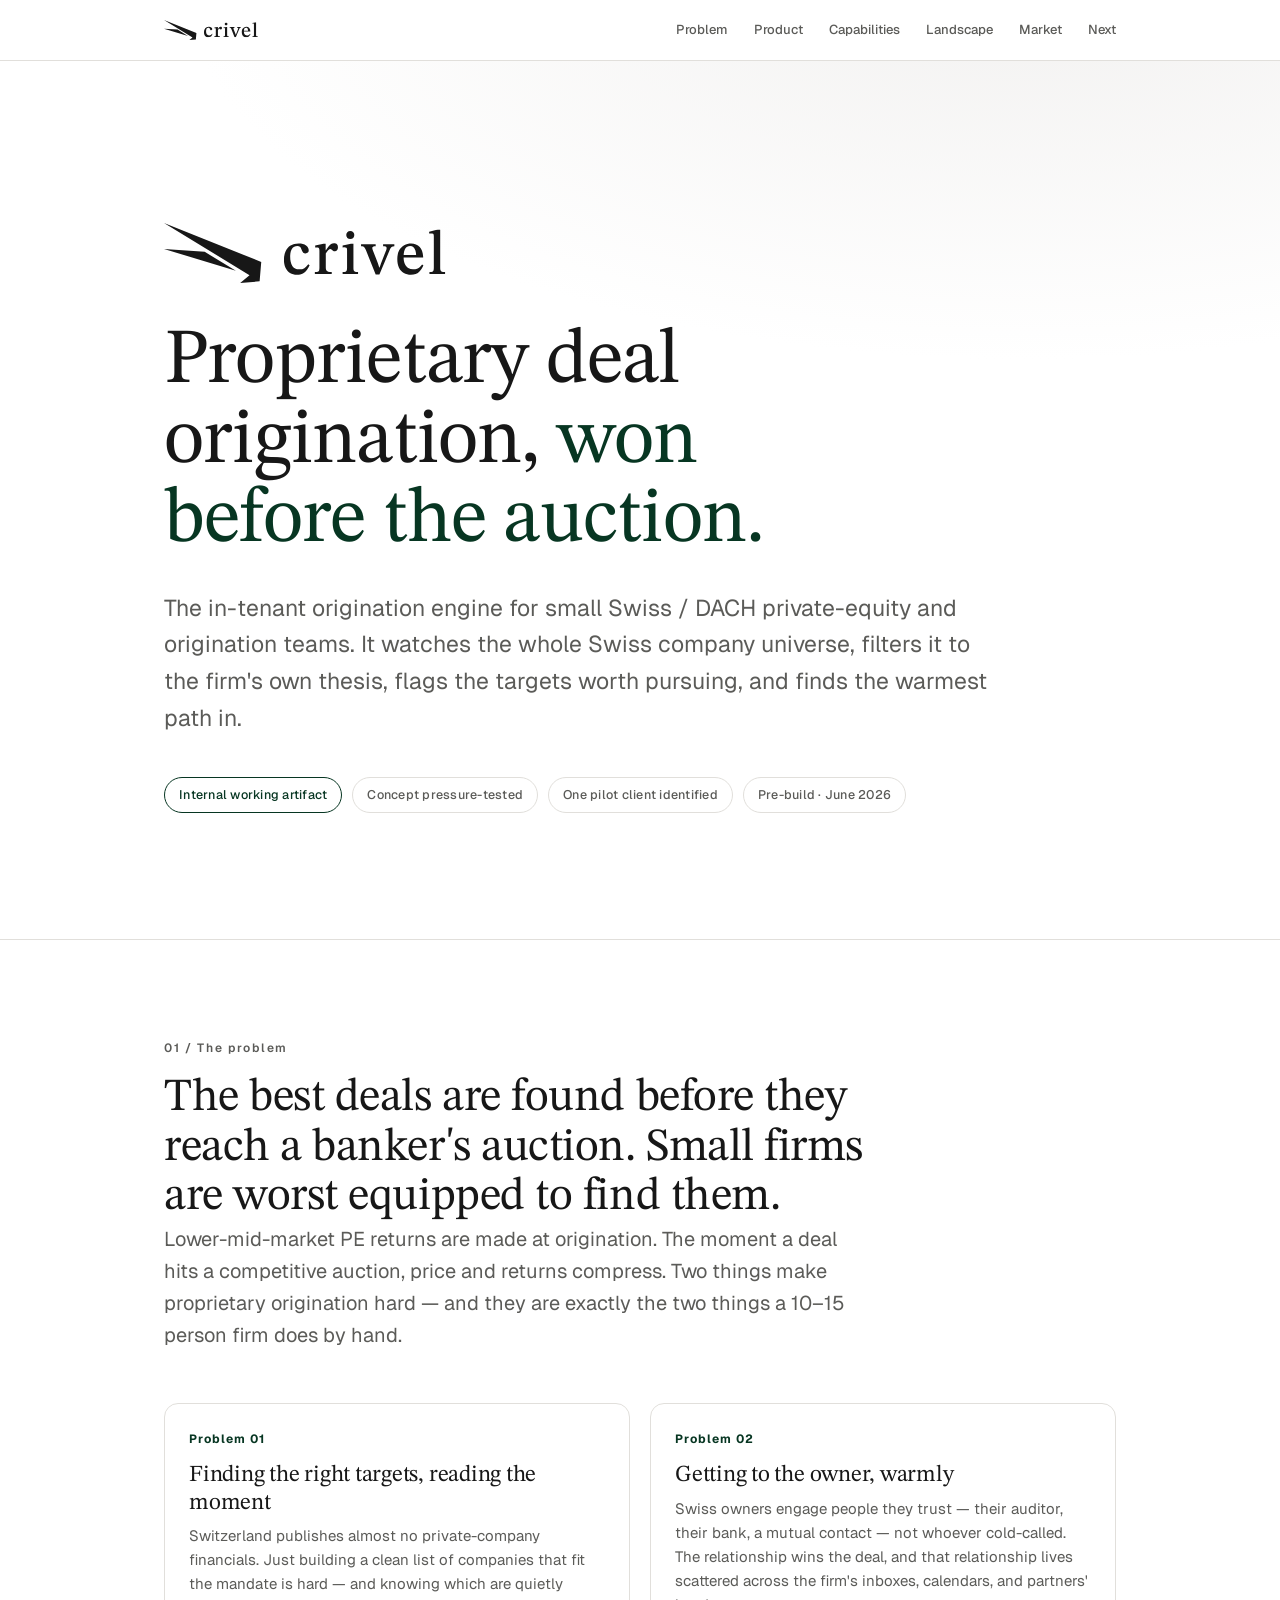
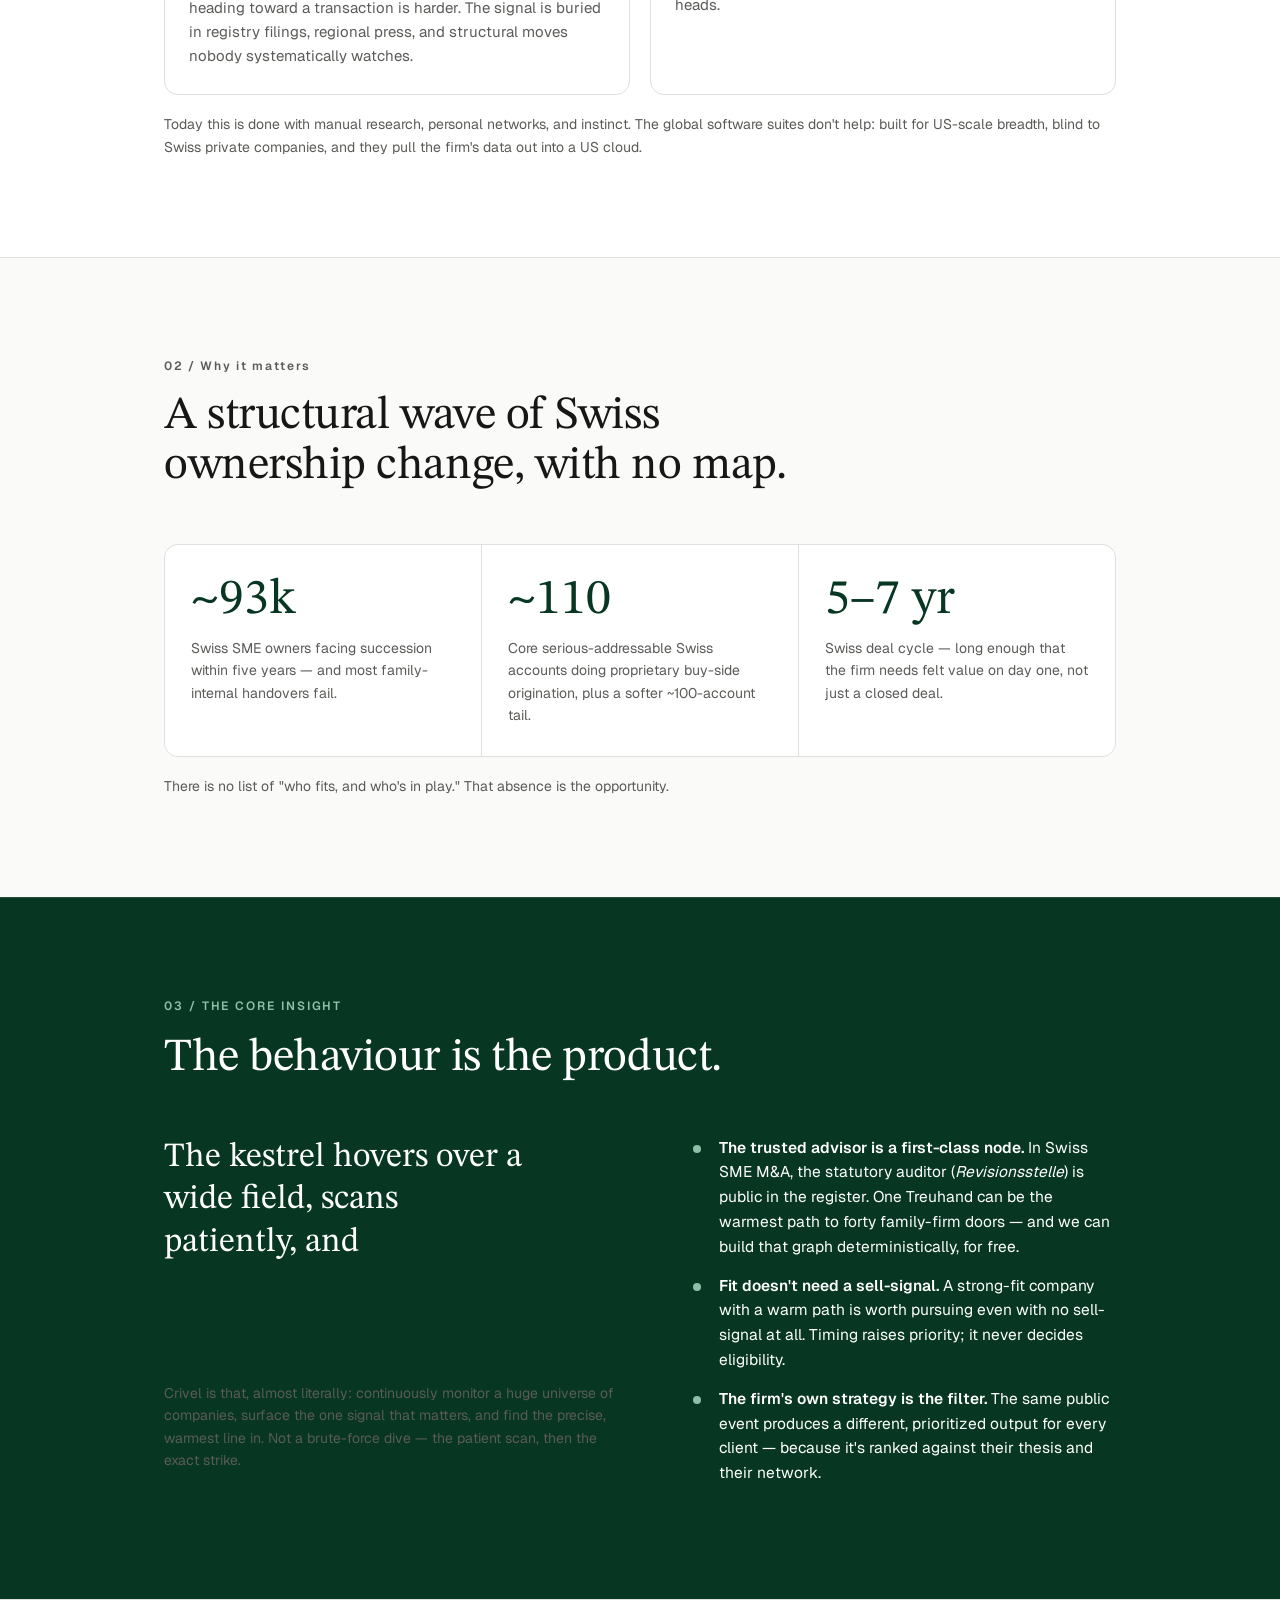
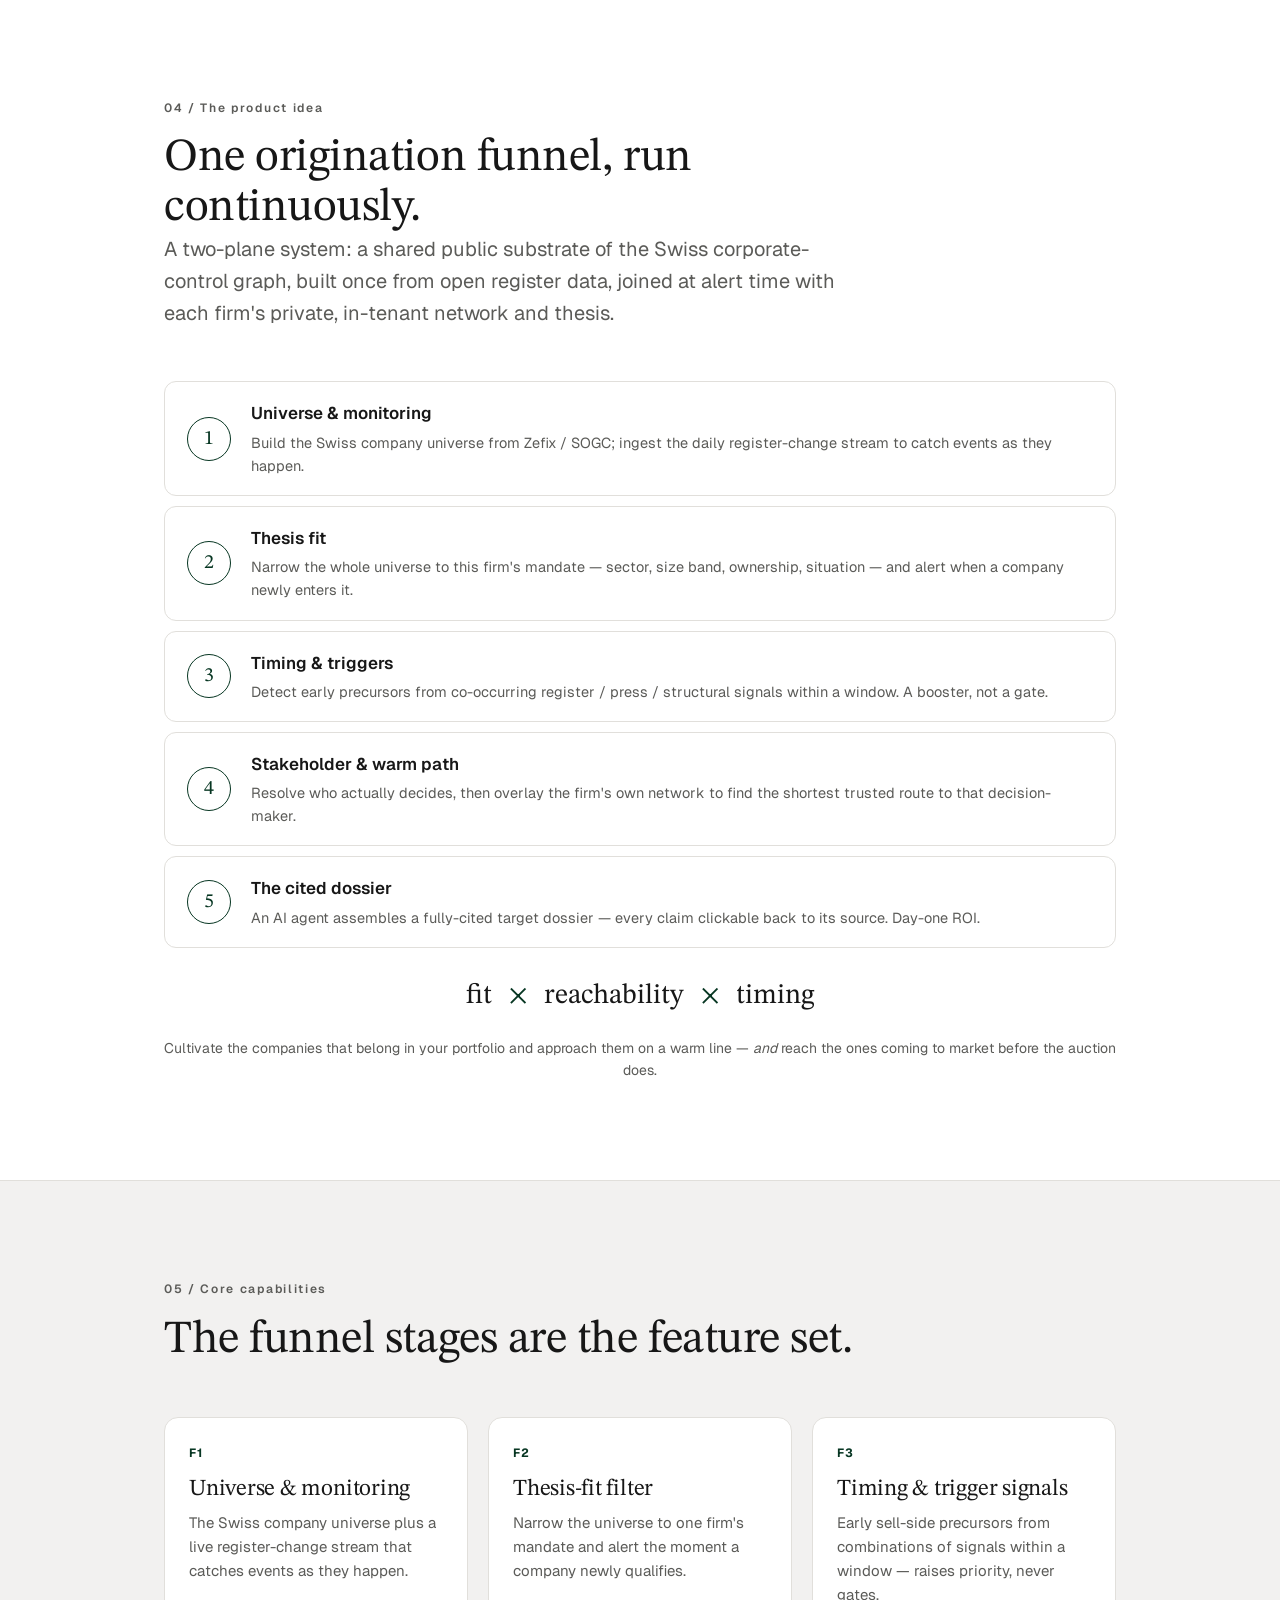
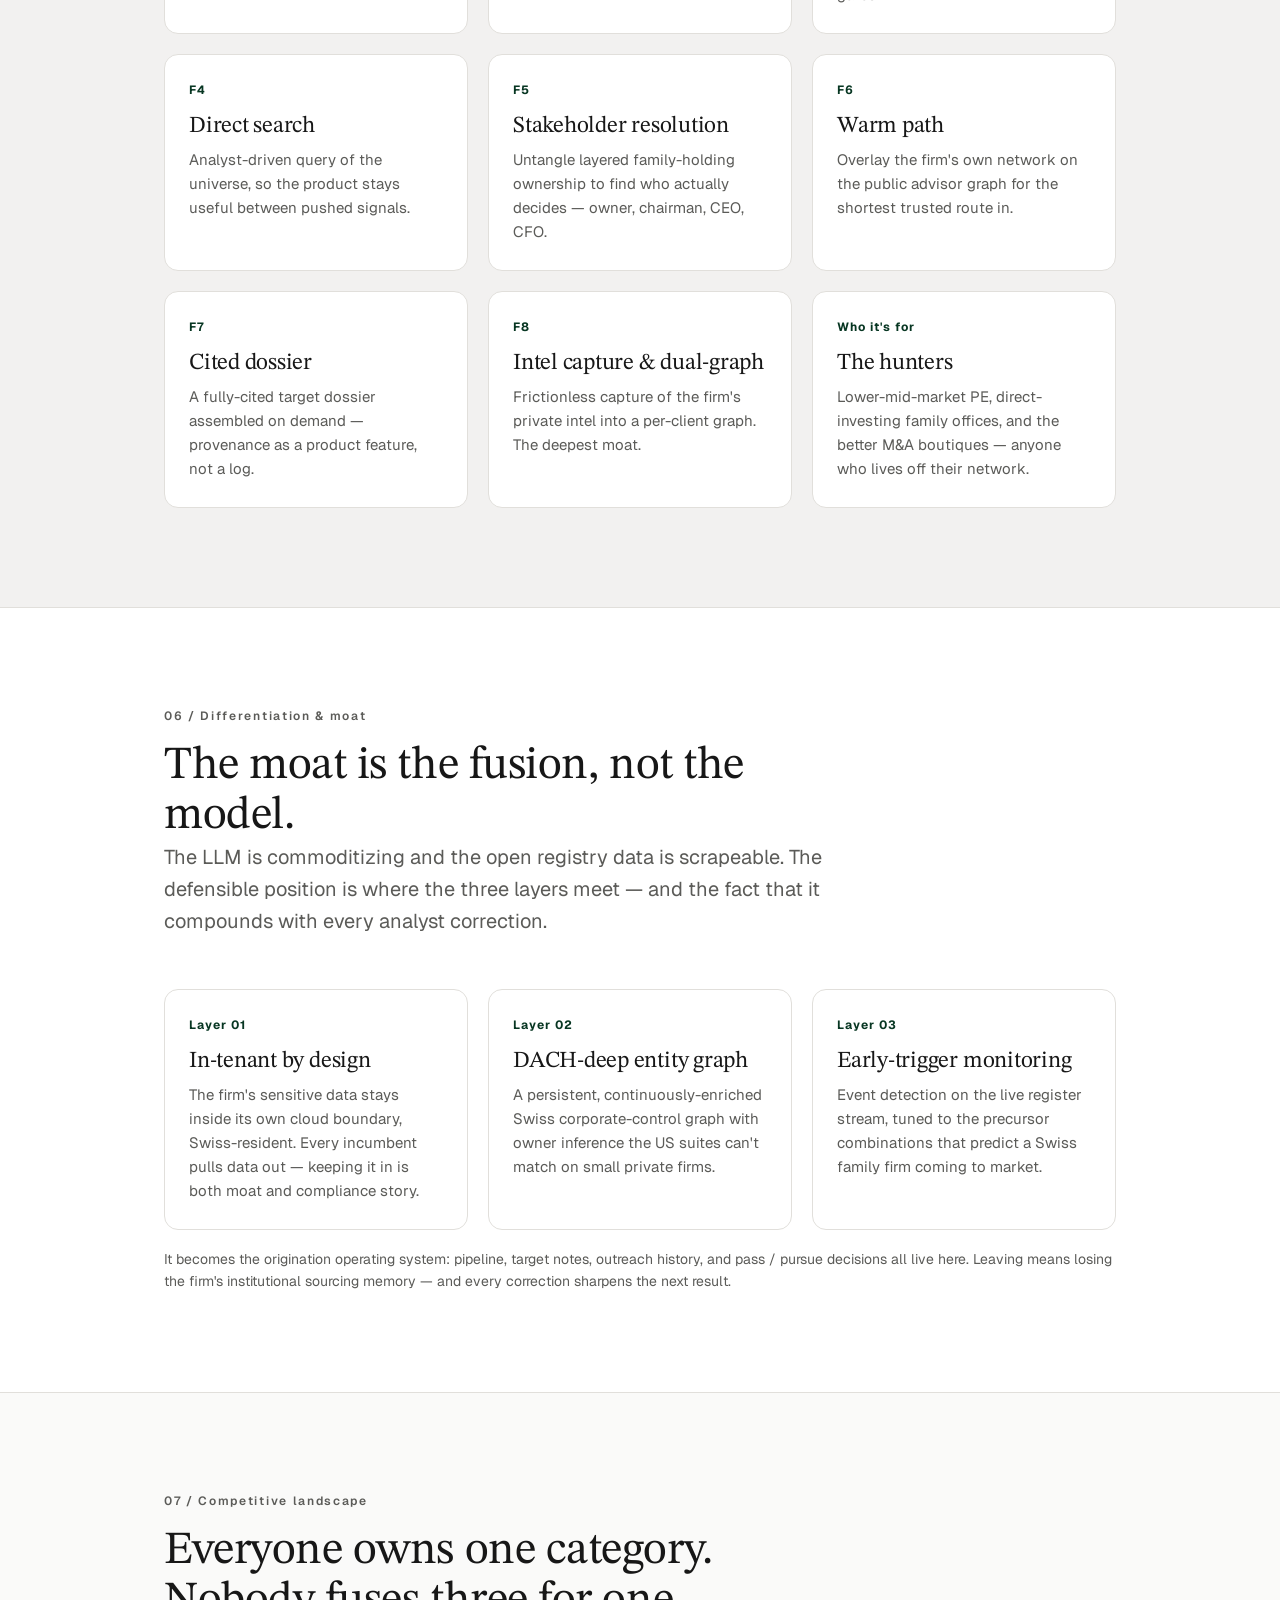
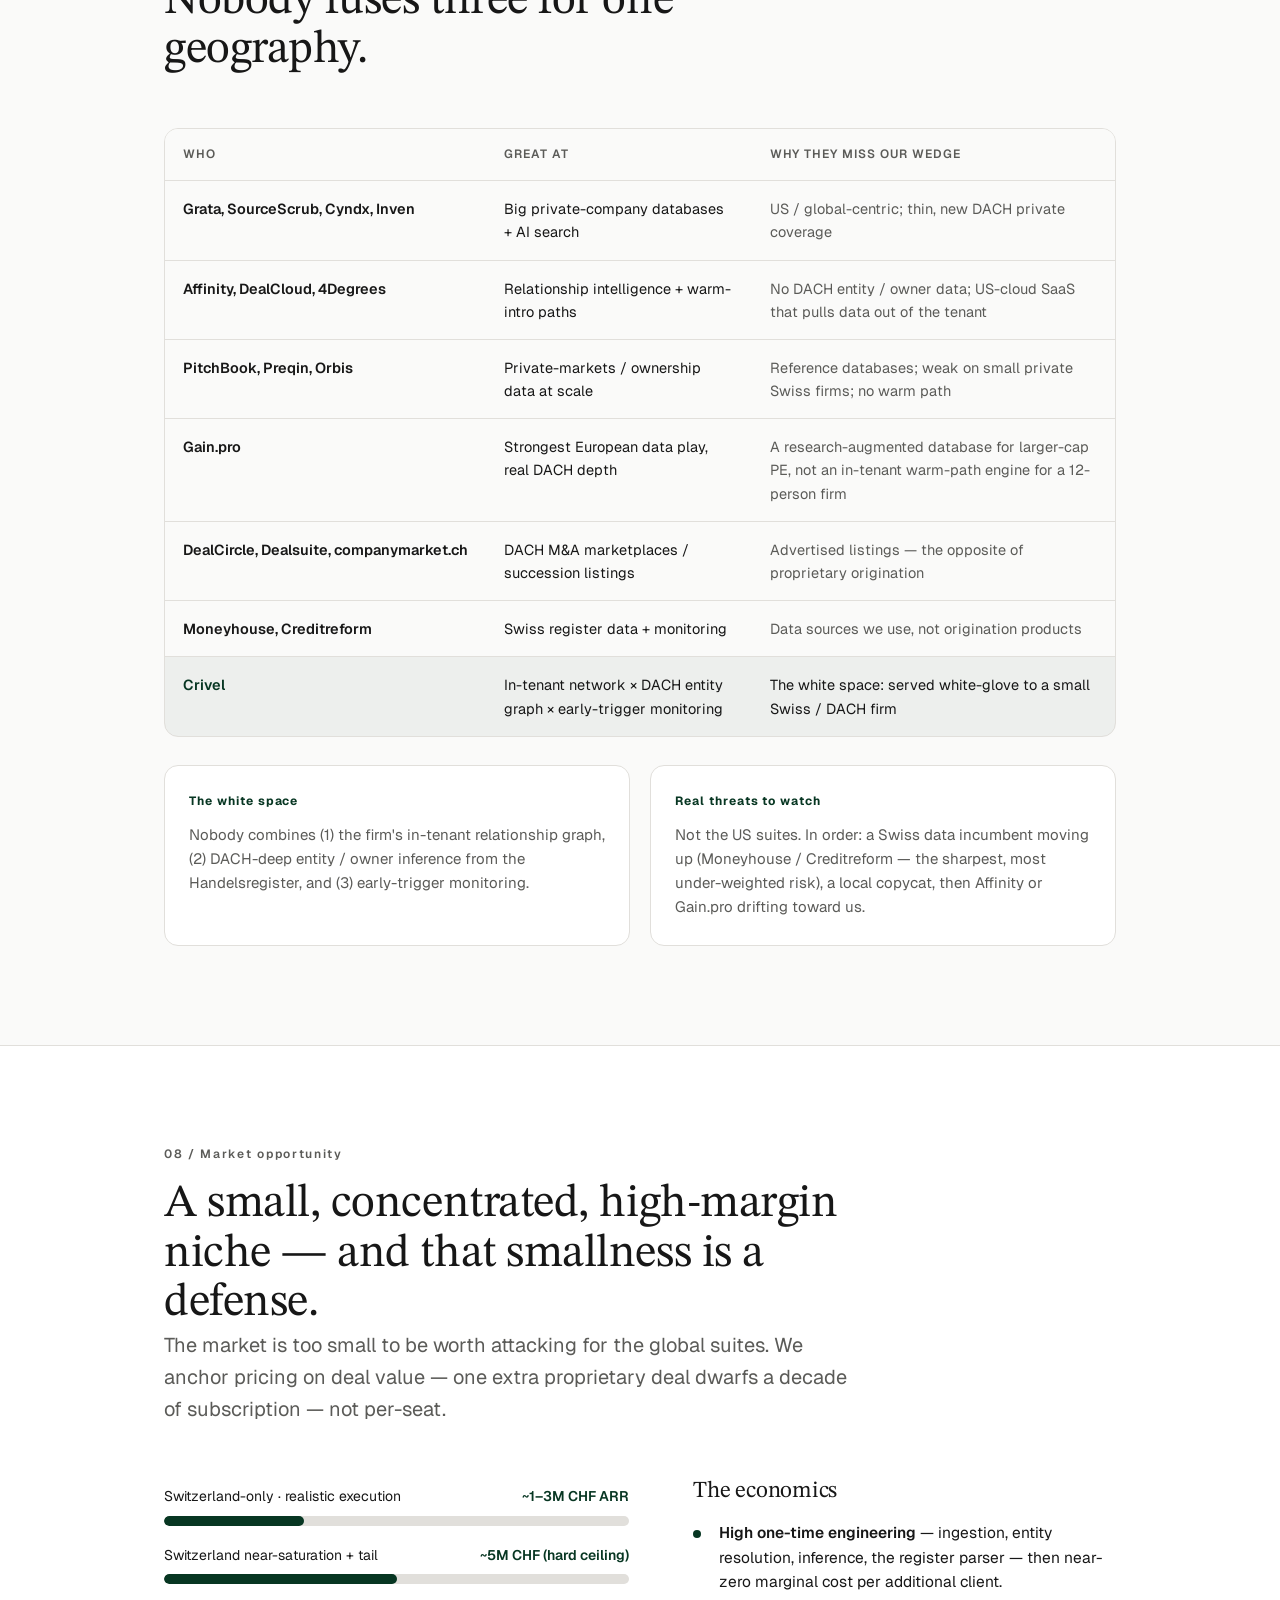
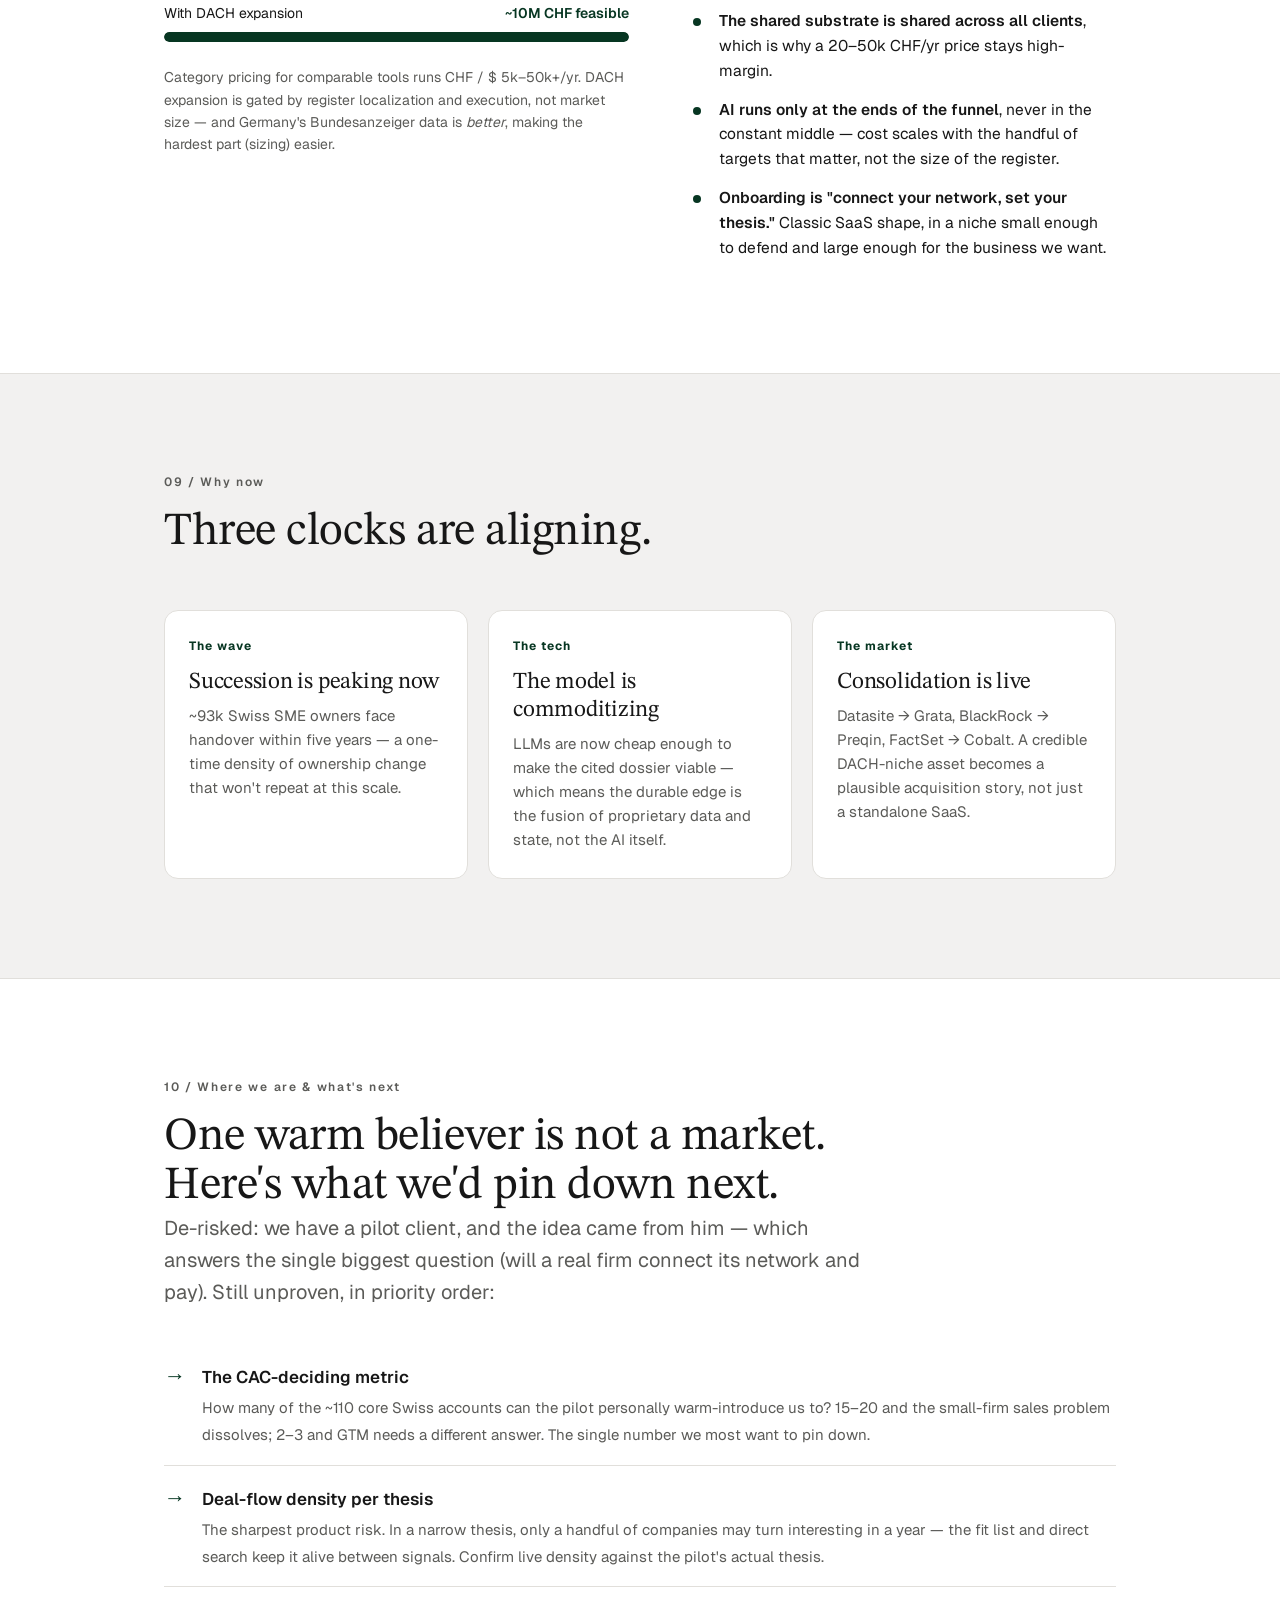
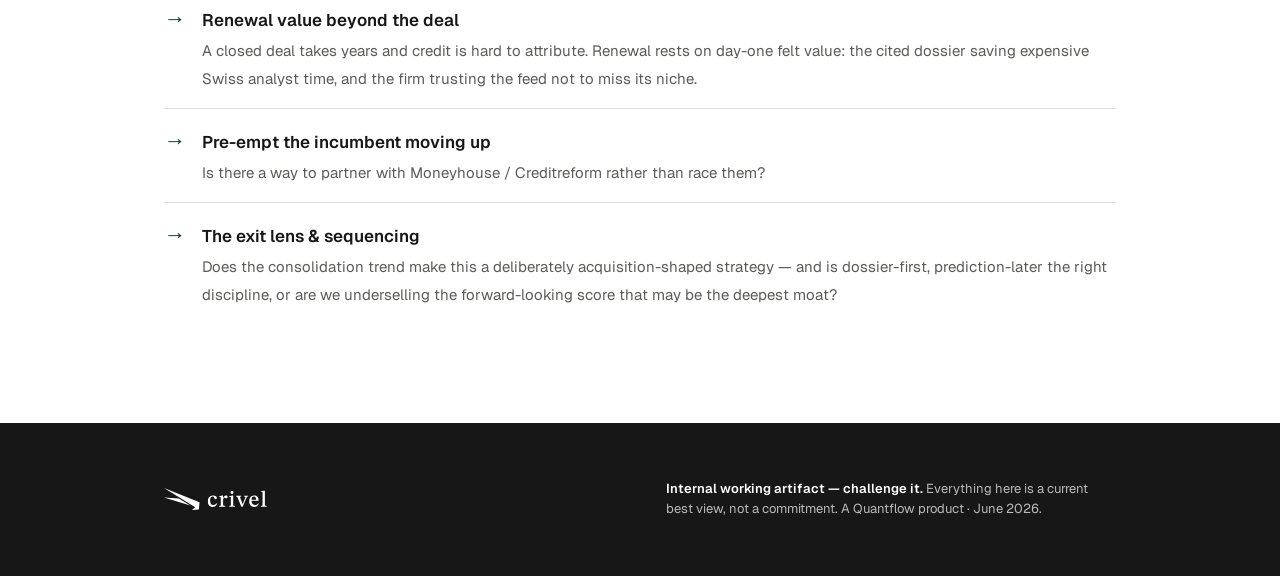
==== index.html @ cccb510a "Crivel internal pitch page — initial static artifact Self-contained scrollable pitch (HTML/CSS + bra" ====
<!DOCTYPE html>
<html lang="en">
<head>
  <meta charset="UTF-8" />
  <meta name="viewport" content="width=device-width, initial-scale=1.0" />
  <title>Crivel — Internal Pitch</title>
  <meta name="description" content="Crivel — the in-tenant deal-origination engine for Swiss/DACH private equity. Internal working artifact." />
  <link rel="icon" type="image/svg+xml" href="assets/crivel_icon_green.svg" />
  <link rel="preconnect" href="https://fonts.googleapis.com" />
  <link rel="preconnect" href="https://fonts.gstatic.com" crossorigin />
  <link href="https://fonts.googleapis.com/css2?family=STIX+Two+Text:wght@400;500&family=Geist:wght@400;500;600;700&display=swap" rel="stylesheet" />
  <link rel="stylesheet" href="styles.css" />
</head>
<body>

  <!-- ============ top bar ============ -->
  <header class="topbar">
    <div class="wrap">
      <a href="#top"><img class="brand" src="assets/crivel_full_logo_black.svg" alt="Crivel" /></a>
      <nav>
        <a href="#problem">Problem</a>
        <a href="#product">Product</a>
        <a href="#capabilities">Capabilities</a>
        <a href="#landscape">Landscape</a>
        <a href="#market">Market</a>
        <a href="#next">Next</a>
      </nav>
    </div>
  </header>

  <!-- ============ hero ============ -->
  <section class="hero" id="top">
    <div class="wrap">
      <img class="logo" src="assets/crivel_full_logo_black.svg" alt="Crivel" />
      <h1>Proprietary deal origination, <span class="accent">won before the auction.</span></h1>
      <p class="one-liner">The in-tenant origination engine for small Swiss / DACH private-equity and origination teams. It watches the whole Swiss company universe, filters it to the firm's own thesis, flags the targets worth pursuing, and finds the warmest path in.</p>
      <div class="tagrow">
        <span class="tag green">Internal working artifact</span>
        <span class="tag">Concept pressure-tested</span>
        <span class="tag">One pilot client identified</span>
        <span class="tag">Pre-build · June 2026</span>
      </div>
    </div>
  </section>

  <!-- ============ 01 problem ============ -->
  <section id="problem">
    <div class="wrap">
      <div class="section-head">
        <div class="section-num">01 / The problem</div>
        <h2>The best deals are found before they reach a banker's auction. Small firms are worst equipped to find them.</h2>
        <p class="lede">Lower-mid-market PE returns are made at origination. The moment a deal hits a competitive auction, price and returns compress. Two things make proprietary origination hard — and they are exactly the two things a 10–15 person firm does by hand.</p>
      </div>
      <div class="grid cols-2">
        <div class="card">
          <div class="k">Problem 01</div>
          <h3>Finding the right targets, reading the moment</h3>
          <p>Switzerland publishes almost no private-company financials. Just building a clean list of companies that fit the mandate is hard — and knowing which are quietly heading toward a transaction is harder. The signal is buried in registry filings, regional press, and structural moves nobody systematically watches.</p>
        </div>
        <div class="card">
          <div class="k">Problem 02</div>
          <h3>Getting to the owner, warmly</h3>
          <p>Swiss owners engage people they trust — their auditor, their bank, a mutual contact — not whoever cold-called. The relationship wins the deal, and that relationship lives scattered across the firm's inboxes, calendars, and partners' heads.</p>
        </div>
      </div>
      <p class="kicker-line">Today this is done with manual research, personal networks, and instinct. The global software suites don't help: built for US-scale breadth, blind to Swiss private companies, and they pull the firm's data out into a US cloud.</p>
    </div>
  </section>

  <!-- ============ 02 why it matters ============ -->
  <section class="tone-paper" id="why">
    <div class="wrap">
      <div class="section-head">
        <div class="section-num">02 / Why it matters</div>
        <h2>A structural wave of Swiss ownership change, with no map.</h2>
      </div>
      <div class="stats">
        <div class="stat">
          <div class="big">~93k</div>
          <div class="lbl">Swiss SME owners facing succession within five years — and most family-internal handovers fail.</div>
        </div>
        <div class="stat">
          <div class="big">~110</div>
          <div class="lbl">Core serious-addressable Swiss accounts doing proprietary buy-side origination, plus a softer ~100-account tail.</div>
        </div>
        <div class="stat">
          <div class="big">5–7 yr</div>
          <div class="lbl">Swiss deal cycle — long enough that the firm needs felt value on day one, not just a closed deal.</div>
        </div>
      </div>
      <p class="kicker-line">There is no list of "who fits, and who's in play." That absence is the opportunity.</p>
    </div>
  </section>

  <!-- ============ 03 core insight ============ -->
  <section class="tone-dark" id="insight">
    <div class="wrap">
      <div class="section-head">
        <div class="eyebrow">03 / The core insight</div>
        <h2>The behaviour is the product.</h2>
      </div>
      <div class="split">
        <div>
          <p class="pull">The kestrel hovers over a wide field, scans patiently, and <span class="accent">strikes on the one movement that matters.</span></p>
          <p class="note" style="margin-top:24px;">Crivel is that, almost literally: continuously monitor a huge universe of companies, surface the one signal that matters, and find the precise, warmest line in. Not a brute-force dive — the patient scan, then the exact strike.</p>
        </div>
        <div>
          <ul class="ticks">
            <li><strong>The trusted advisor is a first-class node.</strong> In Swiss SME M&amp;A, the statutory auditor (<em>Revisionsstelle</em>) is public in the register. One Treuhand can be the warmest path to forty family-firm doors — and we can build that graph deterministically, for free.</li>
            <li><strong>Fit doesn't need a sell-signal.</strong> A strong-fit company with a warm path is worth pursuing even with no sell-signal at all. Timing raises priority; it never decides eligibility.</li>
            <li><strong>The firm's own strategy is the filter.</strong> The same public event produces a different, prioritized output for every client — because it's ranked against their thesis and their network.</li>
          </ul>
        </div>
      </div>
    </div>
  </section>

  <!-- ============ 04 product idea ============ -->
  <section id="product">
    <div class="wrap">
      <div class="section-head">
        <div class="section-num">04 / The product idea</div>
        <h2>One origination funnel, run continuously.</h2>
        <p class="lede">A two-plane system: a shared public substrate of the Swiss corporate-control graph, built once from open register data, joined at alert time with each firm's private, in-tenant network and thesis.</p>
      </div>
      <div class="funnel">
        <div class="fstep"><div class="n">1</div><div class="t">Universe &amp; monitoring<span class="d">Build the Swiss company universe from Zefix / SOGC; ingest the daily register-change stream to catch events as they happen.</span></div></div>
        <div class="fstep"><div class="n">2</div><div class="t">Thesis fit<span class="d">Narrow the whole universe to this firm's mandate — sector, size band, ownership, situation — and alert when a company newly enters it.</span></div></div>
        <div class="fstep"><div class="n">3</div><div class="t">Timing &amp; triggers<span class="d">Detect early precursors from co-occurring register / press / structural signals within a window. A booster, not a gate.</span></div></div>
        <div class="fstep"><div class="n">4</div><div class="t">Stakeholder &amp; warm path<span class="d">Resolve who actually decides, then overlay the firm's own network to find the shortest trusted route to that decision-maker.</span></div></div>
        <div class="fstep"><div class="n">5</div><div class="t">The cited dossier<span class="d">An AI agent assembles a fully-cited target dossier — every claim clickable back to its source. Day-one ROI.</span></div></div>
      </div>
      <div class="formula">fit <span class="x">×</span> reachability <span class="x">×</span> timing</div>
      <p class="kicker-line" style="text-align:center;">Cultivate the companies that belong in your portfolio and approach them on a warm line — <em>and</em> reach the ones coming to market before the auction does.</p>
    </div>
  </section>

  <!-- ============ 05 capabilities ============ -->
  <section class="tone-grey" id="capabilities">
    <div class="wrap">
      <div class="section-head">
        <div class="section-num">05 / Core capabilities</div>
        <h2>The funnel stages are the feature set.</h2>
      </div>
      <div class="grid cols-3">
        <div class="card"><div class="k">F1</div><h3>Universe &amp; monitoring</h3><p>The Swiss company universe plus a live register-change stream that catches events as they happen.</p></div>
        <div class="card"><div class="k">F2</div><h3>Thesis-fit filter</h3><p>Narrow the universe to one firm's mandate and alert the moment a company newly qualifies.</p></div>
        <div class="card"><div class="k">F3</div><h3>Timing &amp; trigger signals</h3><p>Early sell-side precursors from combinations of signals within a window — raises priority, never gates.</p></div>
        <div class="card"><div class="k">F4</div><h3>Direct search</h3><p>Analyst-driven query of the universe, so the product stays useful between pushed signals.</p></div>
        <div class="card"><div class="k">F5</div><h3>Stakeholder resolution</h3><p>Untangle layered family-holding ownership to find who actually decides — owner, chairman, CEO, CFO.</p></div>
        <div class="card"><div class="k">F6</div><h3>Warm path</h3><p>Overlay the firm's own network on the public advisor graph for the shortest trusted route in.</p></div>
        <div class="card"><div class="k">F7</div><h3>Cited dossier</h3><p>A fully-cited target dossier assembled on demand — provenance as a product feature, not a log.</p></div>
        <div class="card"><div class="k">F8</div><h3>Intel capture &amp; dual-graph</h3><p>Frictionless capture of the firm's private intel into a per-client graph. The deepest moat.</p></div>
        <div class="card"><div class="k">Who it's for</div><h3>The hunters</h3><p>Lower-mid-market PE, direct-investing family offices, and the better M&amp;A boutiques — anyone who lives off their network.</p></div>
      </div>
    </div>
  </section>

  <!-- ============ 06 differentiation ============ -->
  <section id="moat">
    <div class="wrap">
      <div class="section-head">
        <div class="section-num">06 / Differentiation &amp; moat</div>
        <h2>The moat is the fusion, not the model.</h2>
        <p class="lede">The LLM is commoditizing and the open registry data is scrapeable. The defensible position is where the three layers meet — and the fact that it compounds with every analyst correction.</p>
      </div>
      <div class="grid cols-3">
        <div class="card"><div class="k">Layer 01</div><h3>In-tenant by design</h3><p>The firm's sensitive data stays inside its own cloud boundary, Swiss-resident. Every incumbent pulls data out — keeping it in is both moat and compliance story.</p></div>
        <div class="card"><div class="k">Layer 02</div><h3>DACH-deep entity graph</h3><p>A persistent, continuously-enriched Swiss corporate-control graph with owner inference the US suites can't match on small private firms.</p></div>
        <div class="card"><div class="k">Layer 03</div><h3>Early-trigger monitoring</h3><p>Event detection on the live register stream, tuned to the precursor combinations that predict a Swiss family firm coming to market.</p></div>
      </div>
      <p class="kicker-line">It becomes the origination operating system: pipeline, target notes, outreach history, and pass / pursue decisions all live here. Leaving means losing the firm's institutional sourcing memory — and every correction sharpens the next result.</p>
    </div>
  </section>

  <!-- ============ 07 competitive landscape ============ -->
  <section class="tone-paper" id="landscape">
    <div class="wrap">
      <div class="section-head">
        <div class="section-num">07 / Competitive landscape</div>
        <h2>Everyone owns one category. Nobody fuses three for one geography.</h2>
      </div>
      <div class="tablewrap">
        <table class="hairtable">
          <thead>
            <tr><th>Who</th><th>Great at</th><th>Why they miss our wedge</th></tr>
          </thead>
          <tbody>
            <tr><td class="who">Grata, SourceScrub, Cyndx, Inven</td><td>Big private-company databases + AI search</td><td class="muted-cell">US / global-centric; thin, new DACH private coverage</td></tr>
            <tr><td class="who">Affinity, DealCloud, 4Degrees</td><td>Relationship intelligence + warm-intro paths</td><td class="muted-cell">No DACH entity / owner data; US-cloud SaaS that pulls data out of the tenant</td></tr>
            <tr><td class="who">PitchBook, Preqin, Orbis</td><td>Private-markets / ownership data at scale</td><td class="muted-cell">Reference databases; weak on small private Swiss firms; no warm path</td></tr>
            <tr><td class="who">Gain.pro</td><td>Strongest European data play, real DACH depth</td><td class="muted-cell">A research-augmented database for larger-cap PE, not an in-tenant warm-path engine for a 12-person firm</td></tr>
            <tr><td class="who">DealCircle, Dealsuite, companymarket.ch</td><td>DACH M&amp;A marketplaces / succession listings</td><td class="muted-cell">Advertised listings — the opposite of proprietary origination</td></tr>
            <tr><td class="who">Moneyhouse, Creditreform</td><td>Swiss register data + monitoring</td><td class="muted-cell">Data sources we use, not origination products</td></tr>
            <tr class="crivel-row"><td class="who">Crivel</td><td>In-tenant network × DACH entity graph × early-trigger monitoring</td><td>The white space: served white-glove to a small Swiss / DACH firm</td></tr>
          </tbody>
        </table>
      </div>
      <div class="grid cols-2" style="margin-top:28px;">
        <div class="card"><div class="k">The white space</div><p>Nobody combines (1) the firm's in-tenant relationship graph, (2) DACH-deep entity / owner inference from the Handelsregister, and (3) early-trigger monitoring.</p></div>
        <div class="card"><div class="k">Real threats to watch</div><p>Not the US suites. In order: a Swiss data incumbent moving up (Moneyhouse / Creditreform — the sharpest, most under-weighted risk), a local copycat, then Affinity or Gain.pro drifting toward us.</p></div>
      </div>
    </div>
  </section>

  <!-- ============ 08 market ============ -->
  <section id="market">
    <div class="wrap">
      <div class="section-head">
        <div class="section-num">08 / Market opportunity</div>
        <h2>A small, concentrated, high-margin niche — and that smallness is a defense.</h2>
        <p class="lede">The market is too small to be worth attacking for the global suites. We anchor pricing on deal value — one extra proprietary deal dwarfs a decade of subscription — not per-seat.</p>
      </div>
      <div class="split">
        <div class="bars">
          <div class="bar"><div class="row"><span>Switzerland-only · realistic execution</span><span class="v">~1–3M CHF ARR</span></div><div class="track"><div class="fill" style="width:30%"></div></div></div>
          <div class="bar"><div class="row"><span>Switzerland near-saturation + tail</span><span class="v">~5M CHF (hard ceiling)</span></div><div class="track"><div class="fill" style="width:50%"></div></div></div>
          <div class="bar"><div class="row"><span>With DACH expansion</span><span class="v">~10M CHF feasible</span></div><div class="track"><div class="fill" style="width:100%"></div></div></div>
          <p class="note" style="margin-top:6px;">Category pricing for comparable tools runs CHF / $ 5k–50k+/yr. DACH expansion is gated by register localization and execution, not market size — and Germany's Bundesanzeiger data is <em>better</em>, making the hardest part (sizing) easier.</p>
        </div>
        <div>
          <h3 style="margin-bottom:16px;">The economics</h3>
          <ul class="ticks">
            <li><strong>High one-time engineering</strong> — ingestion, entity resolution, inference, the register parser — then near-zero marginal cost per additional client.</li>
            <li><strong>The shared substrate is shared across all clients</strong>, which is why a 20–50k CHF/yr price stays high-margin.</li>
            <li><strong>AI runs only at the ends of the funnel</strong>, never in the constant middle — cost scales with the handful of targets that matter, not the size of the register.</li>
            <li><strong>Onboarding is "connect your network, set your thesis."</strong> Classic SaaS shape, in a niche small enough to defend and large enough for the business we want.</li>
          </ul>
        </div>
      </div>
    </div>
  </section>

  <!-- ============ 09 why now ============ -->
  <section class="tone-grey" id="whynow">
    <div class="wrap">
      <div class="section-head">
        <div class="section-num">09 / Why now</div>
        <h2>Three clocks are aligning.</h2>
      </div>
      <div class="grid cols-3">
        <div class="card"><div class="k">The wave</div><h3>Succession is peaking now</h3><p>~93k Swiss SME owners face handover within five years — a one-time density of ownership change that won't repeat at this scale.</p></div>
        <div class="card"><div class="k">The tech</div><h3>The model is commoditizing</h3><p>LLMs are now cheap enough to make the cited dossier viable — which means the durable edge is the fusion of proprietary data and state, not the AI itself.</p></div>
        <div class="card"><div class="k">The market</div><h3>Consolidation is live</h3><p>Datasite → Grata, BlackRock → Preqin, FactSet → Cobalt. A credible DACH-niche asset becomes a plausible acquisition story, not just a standalone SaaS.</p></div>
      </div>
    </div>
  </section>

  <!-- ============ 10 next steps ============ -->
  <section id="next">
    <div class="wrap">
      <div class="section-head">
        <div class="section-num">10 / Where we are &amp; what's next</div>
        <h2>One warm believer is not a market. Here's what we'd pin down next.</h2>
        <p class="lede">De-risked: we have a pilot client, and the idea came from him — which answers the single biggest question (will a real firm connect its network and pay). Still unproven, in priority order:</p>
      </div>
      <div class="qlist">
        <div class="q"><div class="mark">→</div><div class="body"><strong>The CAC-deciding metric</strong><span>How many of the ~110 core Swiss accounts can the pilot personally warm-introduce us to? 15–20 and the small-firm sales problem dissolves; 2–3 and GTM needs a different answer. The single number we most want to pin down.</span></div></div>
        <div class="q"><div class="mark">→</div><div class="body"><strong>Deal-flow density per thesis</strong><span>The sharpest product risk. In a narrow thesis, only a handful of companies may turn interesting in a year — the fit list and direct search keep it alive between signals. Confirm live density against the pilot's actual thesis.</span></div></div>
        <div class="q"><div class="mark">→</div><div class="body"><strong>Renewal value beyond the deal</strong><span>A closed deal takes years and credit is hard to attribute. Renewal rests on day-one felt value: the cited dossier saving expensive Swiss analyst time, and the firm trusting the feed not to miss its niche.</span></div></div>
        <div class="q"><div class="mark">→</div><div class="body"><strong>Pre-empt the incumbent moving up</strong><span>Is there a way to partner with Moneyhouse / Creditreform rather than race them?</span></div></div>
        <div class="q"><div class="mark">→</div><div class="body"><strong>The exit lens &amp; sequencing</strong><span>Does the consolidation trend make this a deliberately acquisition-shaped strategy — and is dossier-first, prediction-later the right discipline, or are we underselling the forward-looking score that may be the deepest moat?</span></div></div>
      </div>
    </div>
  </section>

  <!-- ============ footer ============ -->
  <footer>
    <div class="wrap">
      <img src="assets/crivel_full_logo_white.svg" alt="Crivel" />
      <div class="meta"><strong>Internal working artifact — challenge it.</strong> Everything here is a current best view, not a commitment. A Quantflow product · June 2026.</div>
    </div>
  </footer>

</body>
</html>
---- styles.css ----
/* ==========================================================================
   Crivel — internal pitch page
   Editorial, calm, mostly black & white, green used sparingly.
   ========================================================================== */

:root {
  --black: #171717;
  --white: #ffffff;
  --paper: #fafaf9;
  --grey-100: #f2f1f0;
  --grey-200: #e1dfdb;
  --green: #073622;

  --ink: var(--black);
  --muted: #5b5b58;
  --hairline: var(--grey-200);

  --serif: "STIX Two Text", "Iowan Old Style", "Times New Roman", Georgia, serif;
  --sans: "Geist", -apple-system, BlinkMacSystemFont, "Segoe UI", Helvetica, Arial, sans-serif;

  --maxw: 1080px;
  --gut: clamp(20px, 5vw, 64px);
  --section-pad: clamp(72px, 11vh, 140px);
}

/* ---------- reset ---------- */
*, *::before, *::after { box-sizing: border-box; }
html { scroll-behavior: smooth; -webkit-text-size-adjust: 100%; }
body {
  margin: 0;
  font-family: var(--sans);
  color: var(--ink);
  background: var(--white);
  line-height: 1.6;
  font-size: 17px;
  -webkit-font-smoothing: antialiased;
  text-rendering: optimizeLegibility;
}
img, svg { display: block; max-width: 100%; }
a { color: inherit; }

/* ---------- type ---------- */
h1, h2, h3 { font-family: var(--serif); font-weight: 400; letter-spacing: -0.01em; margin: 0; }
h2 { font-size: clamp(28px, 4.2vw, 46px); line-height: 1.08; }
h3 { font-size: clamp(19px, 2.2vw, 23px); line-height: 1.2; }
p { margin: 0 0 1em; }
p:last-child { margin-bottom: 0; }
strong { font-weight: 600; }

.eyebrow {
  font-family: var(--sans);
  font-size: 12px;
  font-weight: 600;
  letter-spacing: 0.16em;
  text-transform: uppercase;
  color: var(--green);
  margin: 0 0 18px;
}
.lede { font-size: clamp(17px, 1.9vw, 20px); color: var(--muted); max-width: 60ch; }

/* ---------- layout ---------- */
.wrap { max-width: var(--maxw); margin: 0 auto; padding: 0 var(--gut); }
section { padding: var(--section-pad) 0; border-top: 1px solid var(--hairline); }
.section-head { max-width: 64ch; margin-bottom: 52px; }
.section-num {
  font-family: var(--sans);
  font-size: 12px; font-weight: 600; letter-spacing: 0.14em;
  color: var(--muted); margin-bottom: 16px;
}

/* tone variants */
.tone-paper { background: var(--paper); }
.tone-grey { background: var(--grey-100); }
.tone-dark { background: var(--green); color: var(--white); border-top-color: rgba(255,255,255,0.12); }
.tone-dark .eyebrow { color: #8fbfa6; }
.tone-dark .lede, .tone-dark .muted { color: rgba(255,255,255,0.72); }
.tone-dark .card { background: rgba(255,255,255,0.04); border-color: rgba(255,255,255,0.14); }
.tone-dark .hairtable th, .tone-dark .hairtable td { border-color: rgba(255,255,255,0.16); }

/* ---------- top nav ---------- */
.topbar {
  position: sticky; top: 0; z-index: 50;
  background: rgba(255,255,255,0.86);
  backdrop-filter: saturate(180%) blur(10px);
  border-bottom: 1px solid var(--hairline);
}
.topbar .wrap { display: flex; align-items: center; justify-content: space-between; height: 60px; }
.topbar .brand { height: 20px; }
.topbar nav { display: flex; gap: 26px; }
.topbar nav a {
  font-size: 13px; text-decoration: none; color: var(--muted);
  font-weight: 500; transition: color 0.15s;
}
.topbar nav a:hover { color: var(--ink); }
@media (max-width: 760px) { .topbar nav { display: none; } }

/* ---------- hero ---------- */
.hero {
  padding: clamp(96px, 18vh, 200px) 0 clamp(80px, 14vh, 150px);
  border-top: none;
  background:
    radial-gradient(120% 80% at 80% -10%, var(--grey-100) 0%, var(--white) 55%);
}
.hero .logo { height: clamp(40px, 6vw, 60px); width: auto; margin-bottom: 40px; }
.hero h1 {
  font-size: clamp(38px, 6.4vw, 78px);
  line-height: 1.02; max-width: 17ch; margin-bottom: 28px;
}
.hero .one-liner { font-size: clamp(18px, 2.2vw, 23px); color: var(--muted); max-width: 56ch; }
.hero .accent { color: var(--green); }
.tagrow { display: flex; flex-wrap: wrap; gap: 10px; margin-top: 40px; }
.tag {
  font-size: 12.5px; font-weight: 500; letter-spacing: 0.02em;
  padding: 7px 14px; border-radius: 999px;
  border: 1px solid var(--hairline); background: var(--white); color: var(--muted);
}
.tag.green { border-color: var(--green); color: var(--green); }

/* ---------- generic blocks ---------- */
.grid { display: grid; gap: 20px; }
.cols-2 { grid-template-columns: repeat(2, 1fr); }
.cols-3 { grid-template-columns: repeat(3, 1fr); }
.cols-4 { grid-template-columns: repeat(4, 1fr); }
@media (max-width: 860px) { .cols-3, .cols-4 { grid-template-columns: repeat(2, 1fr); } }
@media (max-width: 560px) { .cols-2, .cols-3, .cols-4 { grid-template-columns: 1fr; } }

.card {
  background: var(--white);
  border: 1px solid var(--hairline);
  border-radius: 14px;
  padding: 26px 24px;
}
.card .k {
  font-family: var(--sans); font-size: 12px; font-weight: 700;
  letter-spacing: 0.08em; color: var(--green); margin-bottom: 12px;
}
.card h3 { margin-bottom: 8px; }
.card p { font-size: 15px; color: var(--muted); margin: 0; }

/* stat callouts */
.stats { display: grid; grid-template-columns: repeat(3, 1fr); gap: 1px; background: var(--hairline); border: 1px solid var(--hairline); border-radius: 14px; overflow: hidden; }
@media (max-width: 560px) { .stats { grid-template-columns: 1fr; } }
.stat { background: var(--white); padding: 30px 26px; }
.stat .big { font-family: var(--serif); font-size: clamp(34px, 5vw, 50px); line-height: 1; color: var(--green); }
.stat .lbl { font-size: 14px; color: var(--muted); margin-top: 12px; }

/* funnel */
.funnel { display: flex; flex-direction: column; gap: 10px; }
.fstep {
  display: grid; grid-template-columns: 44px 1fr; gap: 20px; align-items: center;
  padding: 18px 22px; border: 1px solid var(--hairline); border-radius: 12px; background: var(--white);
}
.fstep .n {
  font-family: var(--serif); font-size: 20px; color: var(--green);
  width: 44px; height: 44px; border-radius: 50%; border: 1px solid var(--green);
  display: grid; place-items: center;
}
.fstep .t { font-weight: 600; }
.fstep .d { font-size: 14.5px; color: var(--muted); }
.fstep .t .d { display: block; font-weight: 400; margin-top: 3px; }
.formula {
  margin-top: 26px; text-align: center; font-family: var(--serif);
  font-size: clamp(20px, 3vw, 28px);
}
.formula .x { color: var(--green); padding: 0 10px; }

/* comparison matrix */
.tablewrap { overflow-x: auto; border: 1px solid var(--hairline); border-radius: 14px; }
.hairtable { width: 100%; border-collapse: collapse; font-size: 14.5px; min-width: 640px; }
.hairtable th, .hairtable td { text-align: left; padding: 16px 18px; border-bottom: 1px solid var(--hairline); vertical-align: top; }
.hairtable thead th { font-family: var(--sans); font-size: 12px; letter-spacing: 0.08em; text-transform: uppercase; color: var(--muted); font-weight: 600; background: var(--paper); }
.hairtable tbody tr:last-child td { border-bottom: none; }
.hairtable td.who { font-weight: 600; white-space: nowrap; }
.hairtable td.muted-cell { color: var(--muted); }
.crivel-row td { background: rgba(7,54,34,0.05); }
.crivel-row td.who { color: var(--green); }

/* whitespace callout / pull quote */
.pull {
  font-family: var(--serif); font-size: clamp(22px, 3.4vw, 34px); line-height: 1.25;
  max-width: 22ch;
}
.pull .accent { color: var(--green); }
.note { font-size: 14px; color: var(--muted); }

/* two-column prose */
.split { display: grid; grid-template-columns: 1.1fr 1fr; gap: clamp(28px, 5vw, 72px); align-items: start; }
@media (max-width: 760px) { .split { grid-template-columns: 1fr; gap: 36px; } }

ul.ticks { list-style: none; margin: 0; padding: 0; }
ul.ticks li { position: relative; padding-left: 26px; margin-bottom: 14px; font-size: 15.5px; }
ul.ticks li::before {
  content: ""; position: absolute; left: 0; top: 9px;
  width: 8px; height: 8px; border-radius: 50%; background: var(--green);
}
.tone-dark ul.ticks li::before { background: #8fbfa6; }

/* market bar */
.bars { display: flex; flex-direction: column; gap: 18px; margin-top: 8px; }
.bar { }
.bar .row { display: flex; justify-content: space-between; font-size: 14px; margin-bottom: 8px; }
.bar .row .v { color: var(--green); font-weight: 600; }
.bar .track { height: 10px; background: var(--grey-200); border-radius: 999px; overflow: hidden; }
.bar .fill { height: 100%; background: var(--green); border-radius: 999px; }

/* next steps / questions */
.qlist { display: grid; gap: 16px; }
.q { display: grid; grid-template-columns: auto 1fr; gap: 16px; align-items: baseline; padding-bottom: 16px; border-bottom: 1px solid var(--hairline); }
.q:last-child { border-bottom: none; }
.q .mark { font-family: var(--serif); font-size: 22px; color: var(--green); }
.q .body strong { display: block; margin-bottom: 3px; }
.q .body span { font-size: 15px; color: var(--muted); }

/* footer */
footer { background: var(--black); color: rgba(255,255,255,0.7); padding: 56px 0; border-top: none; }
footer .wrap { display: flex; flex-wrap: wrap; gap: 24px; justify-content: space-between; align-items: center; }
footer img { height: 22px; }
footer .meta { font-size: 13px; max-width: 50ch; }
footer .meta strong { color: #fff; font-weight: 600; }

.kicker-line { font-size: 14px; color: var(--muted); margin-top: 18px; }
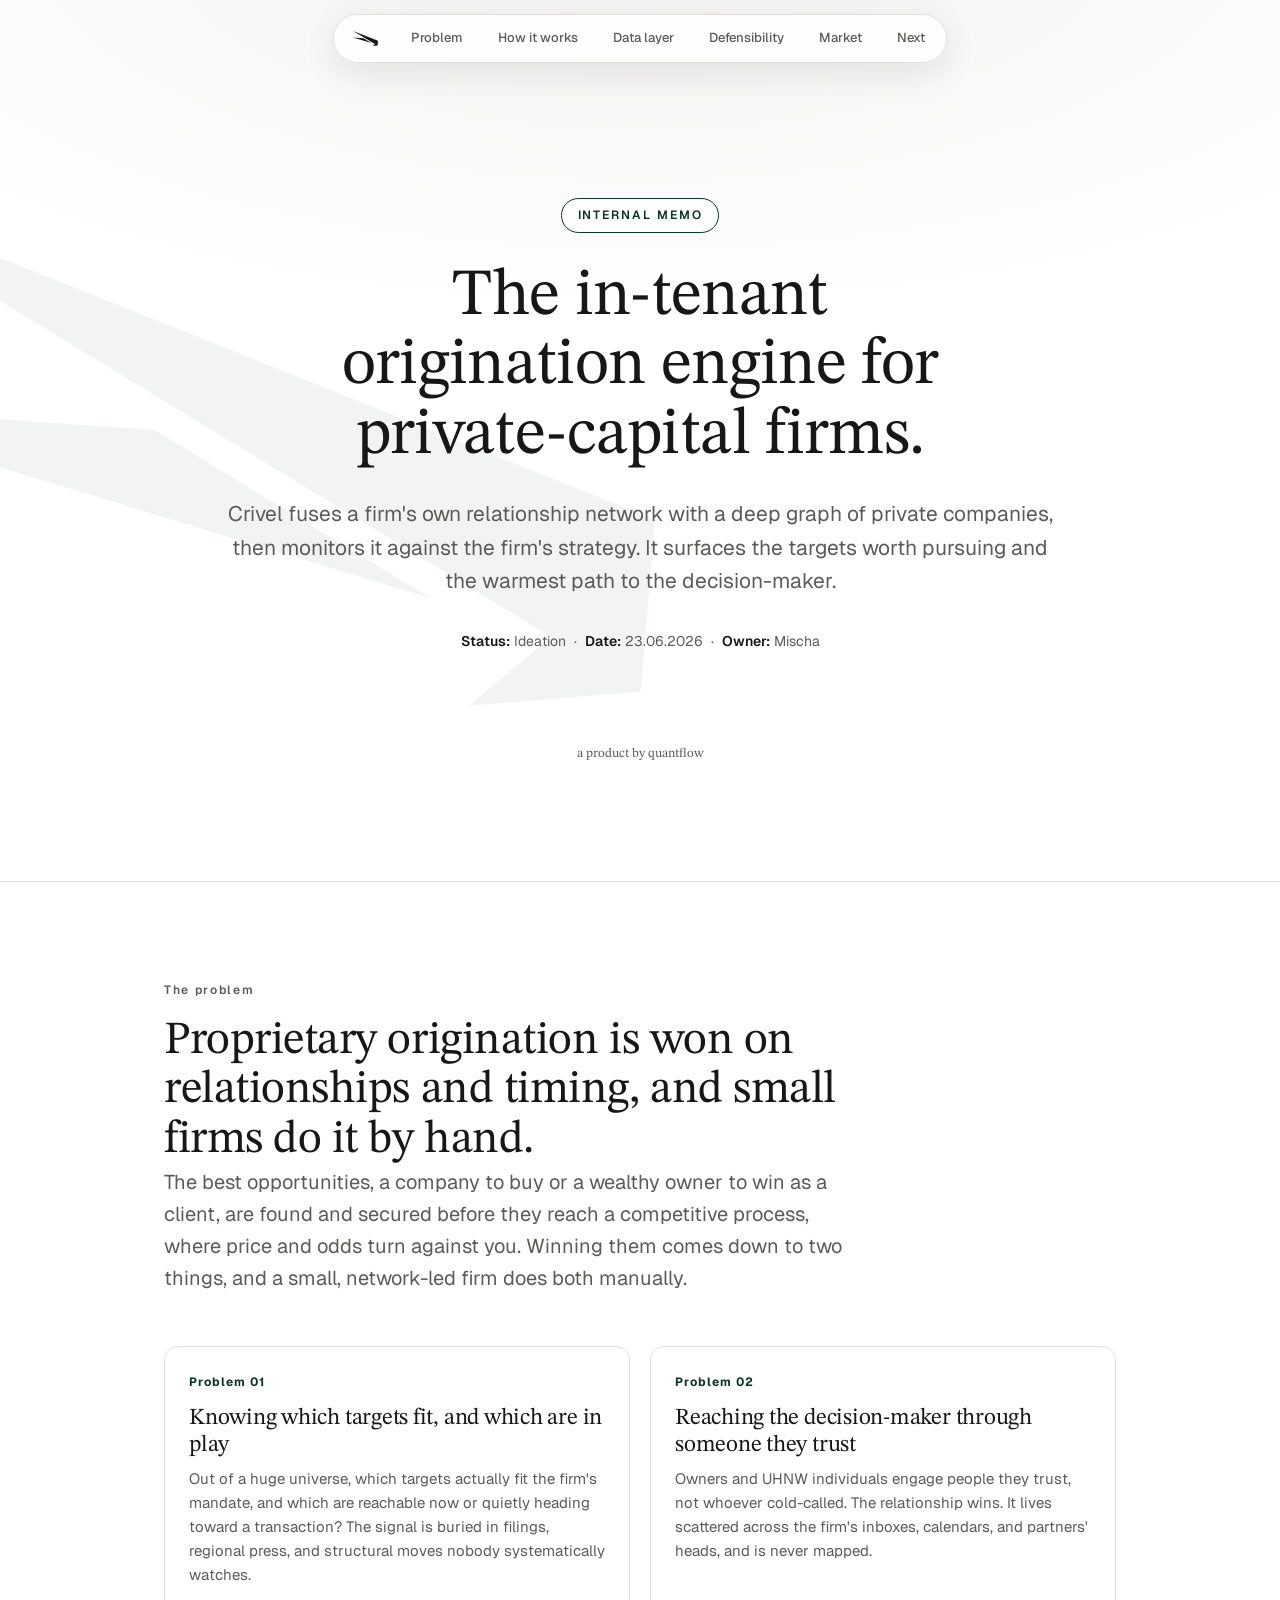
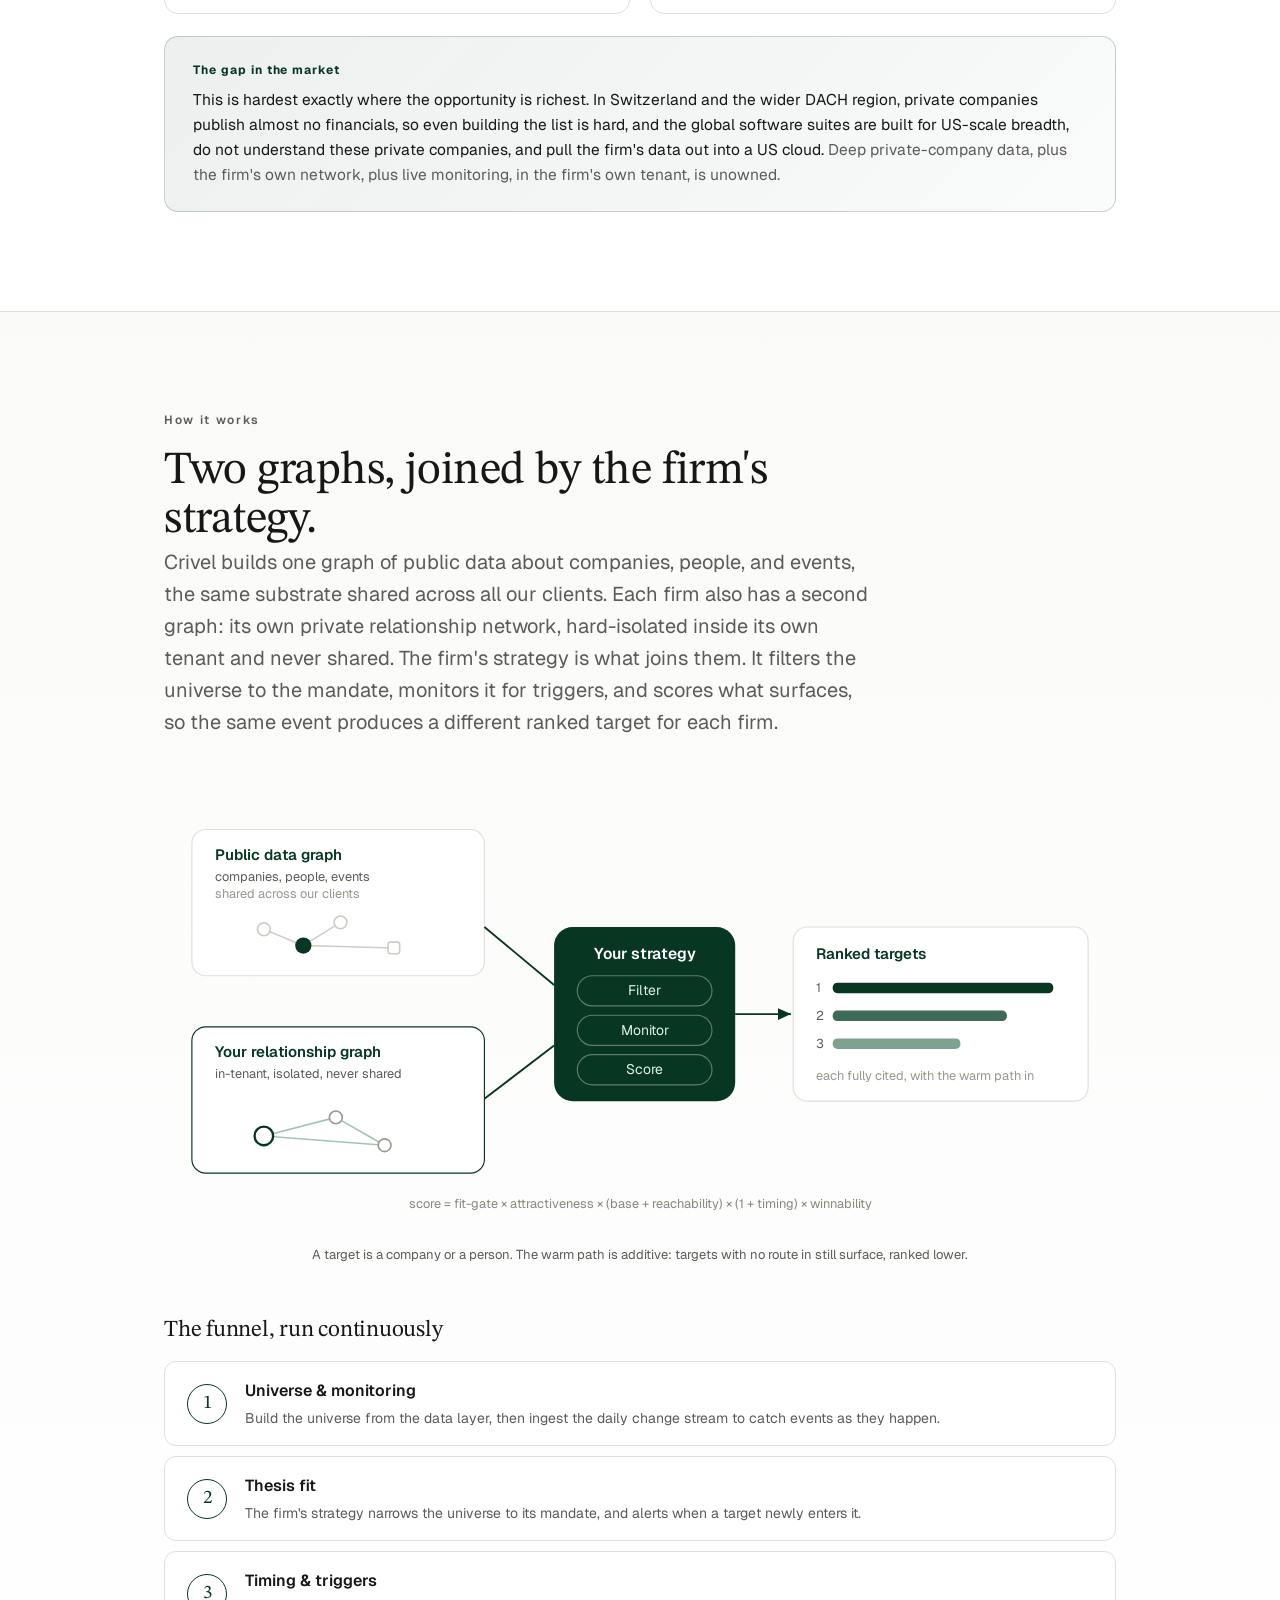
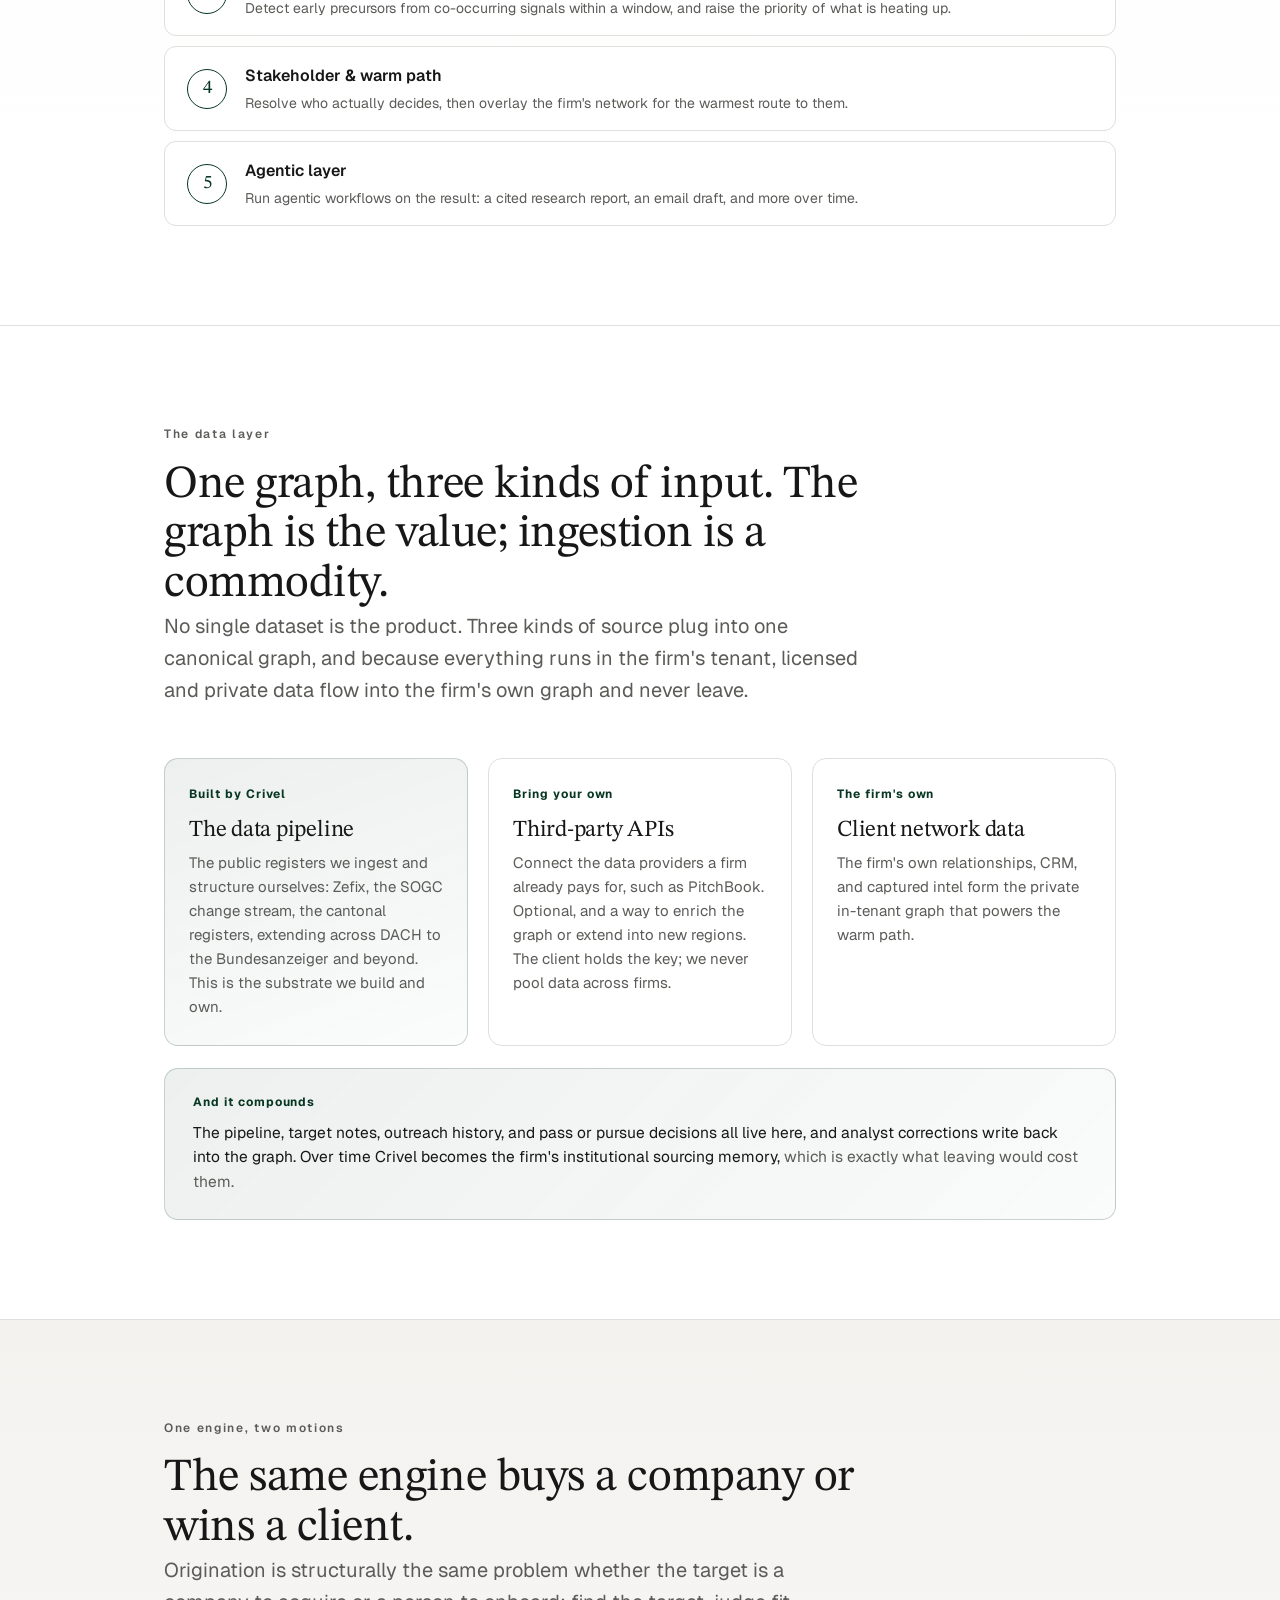
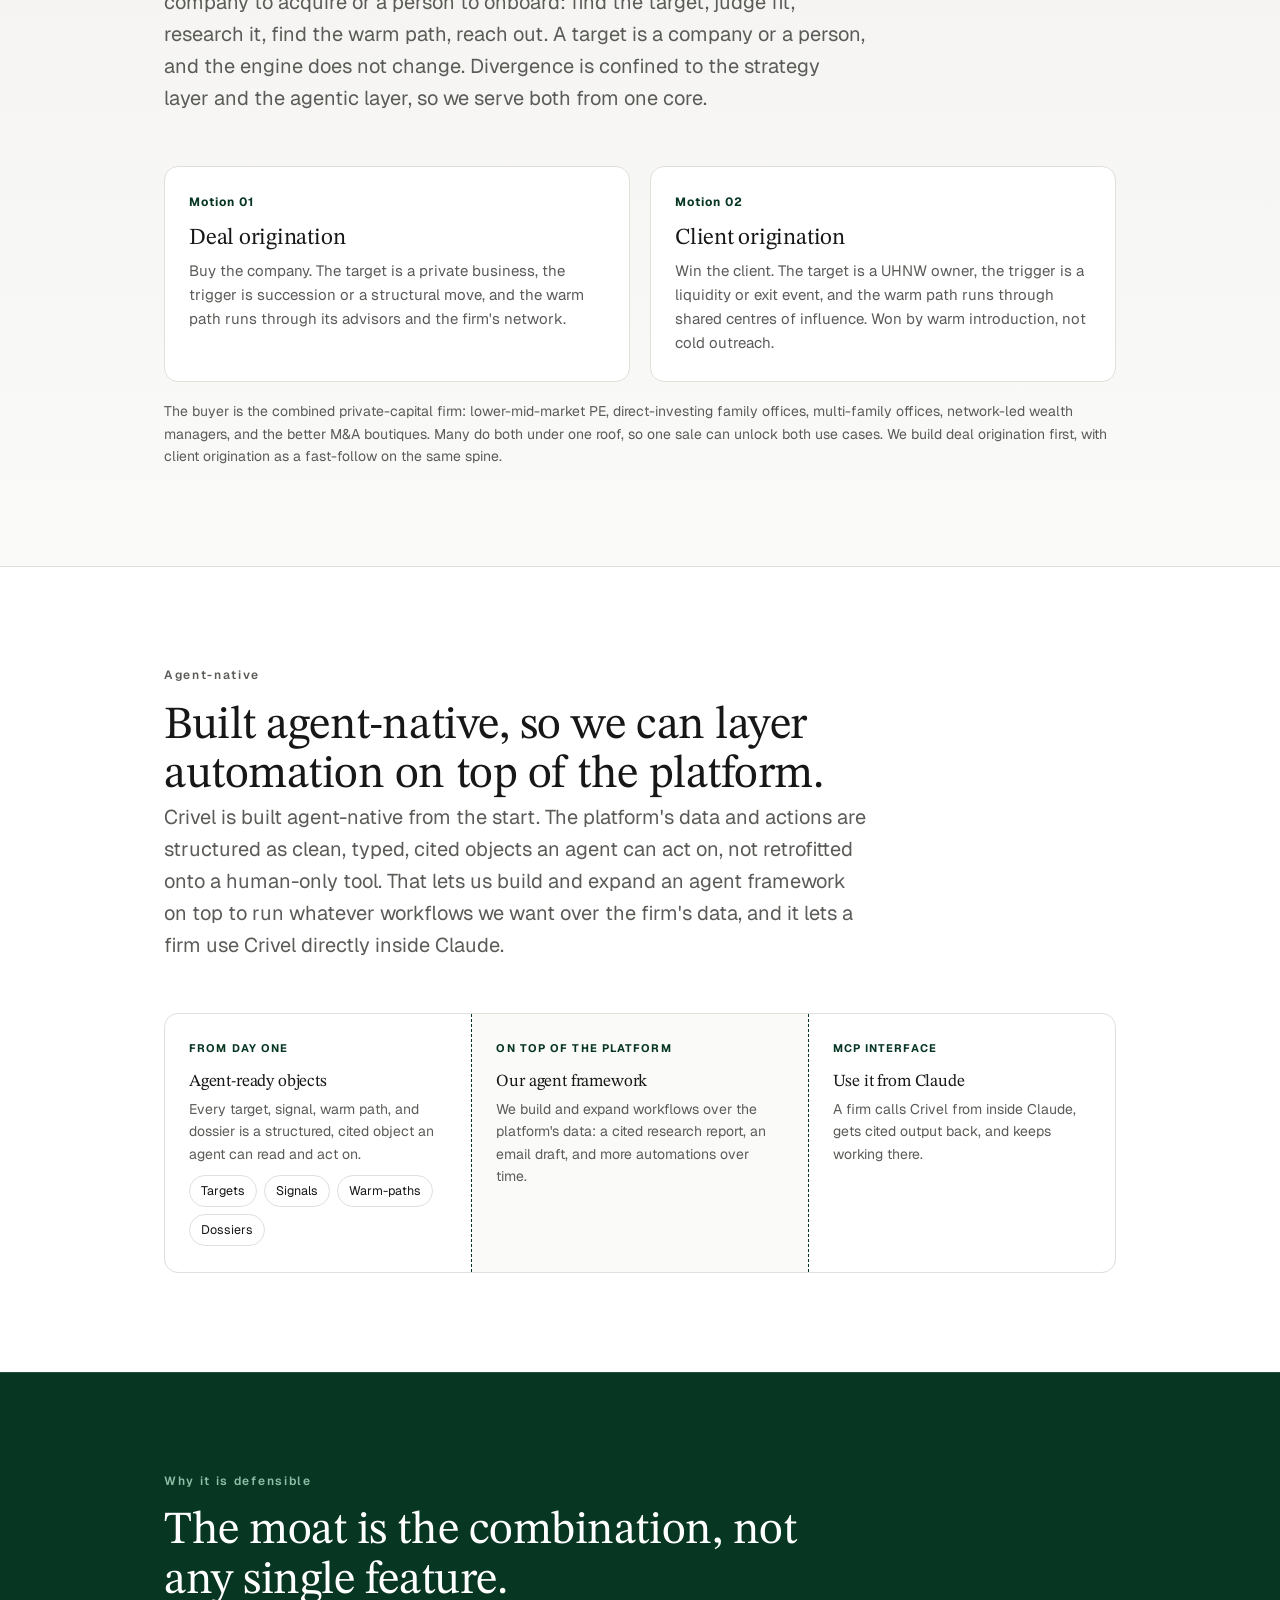
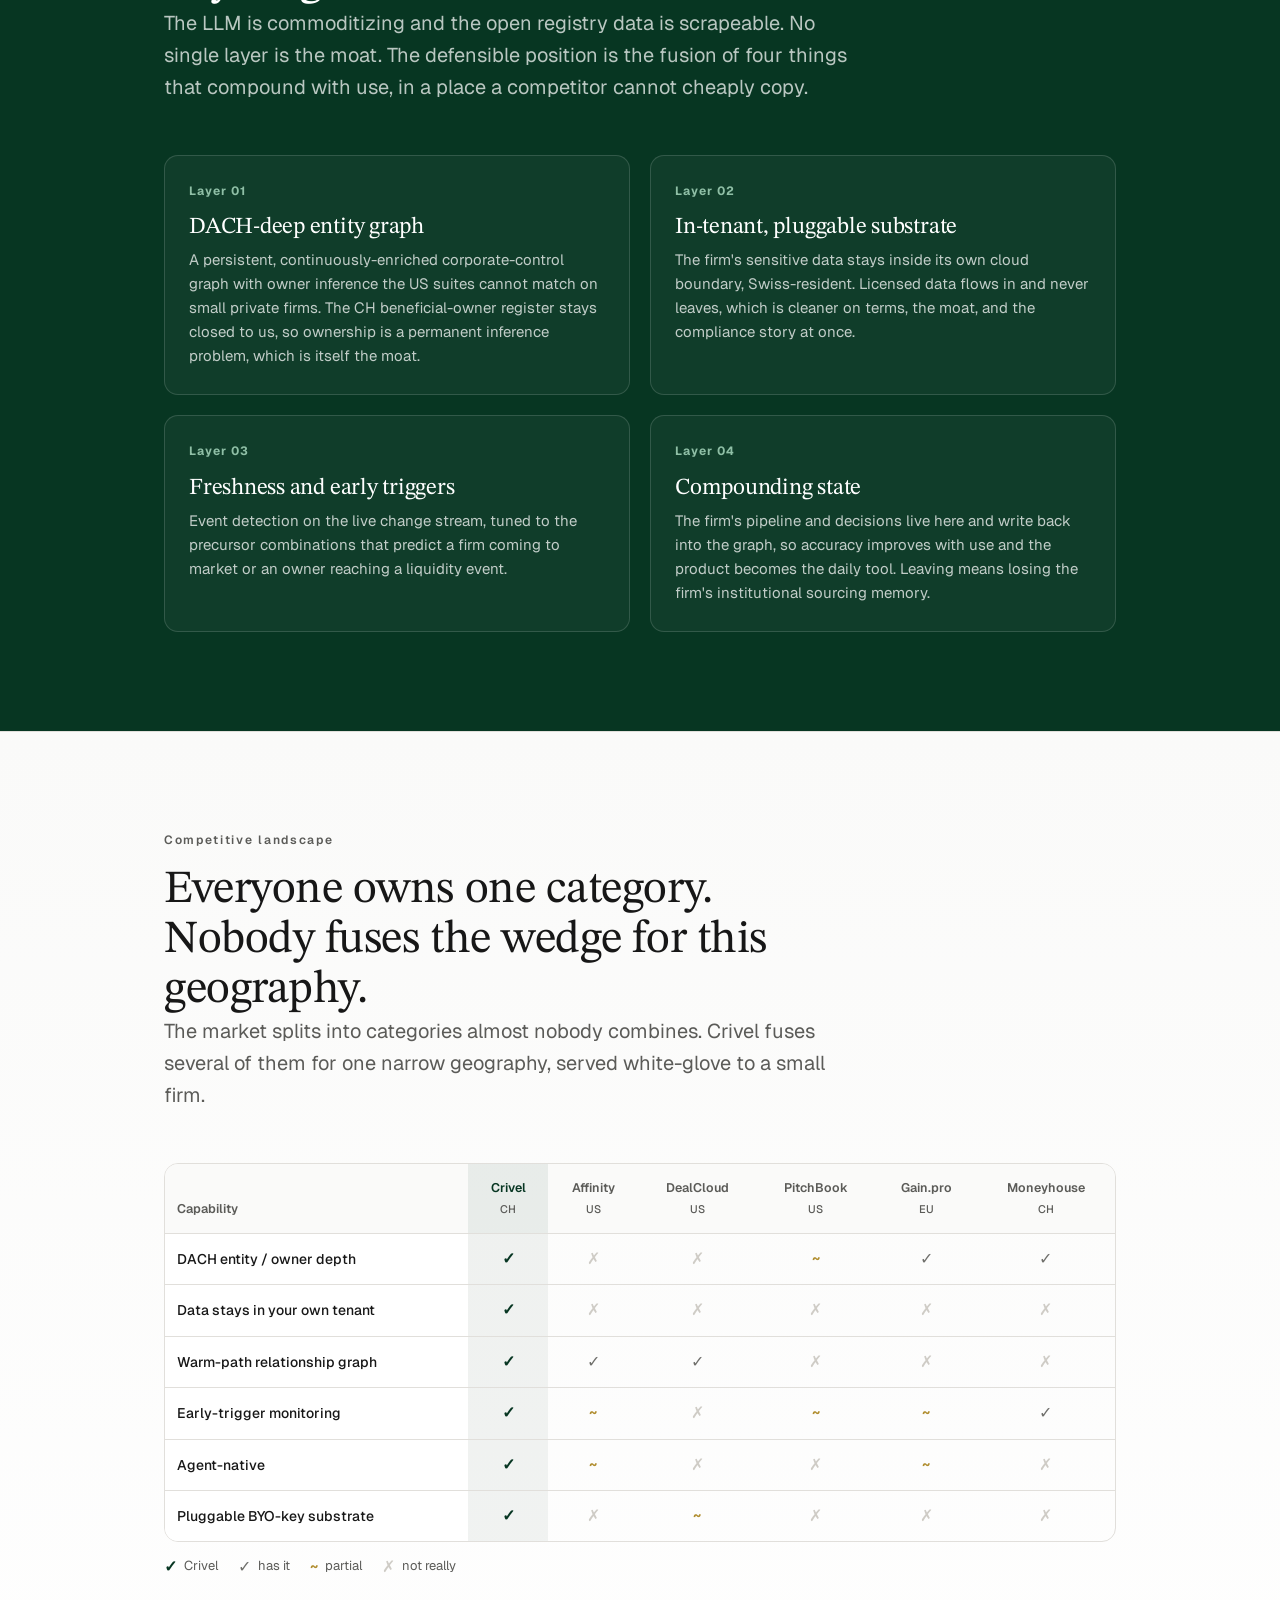
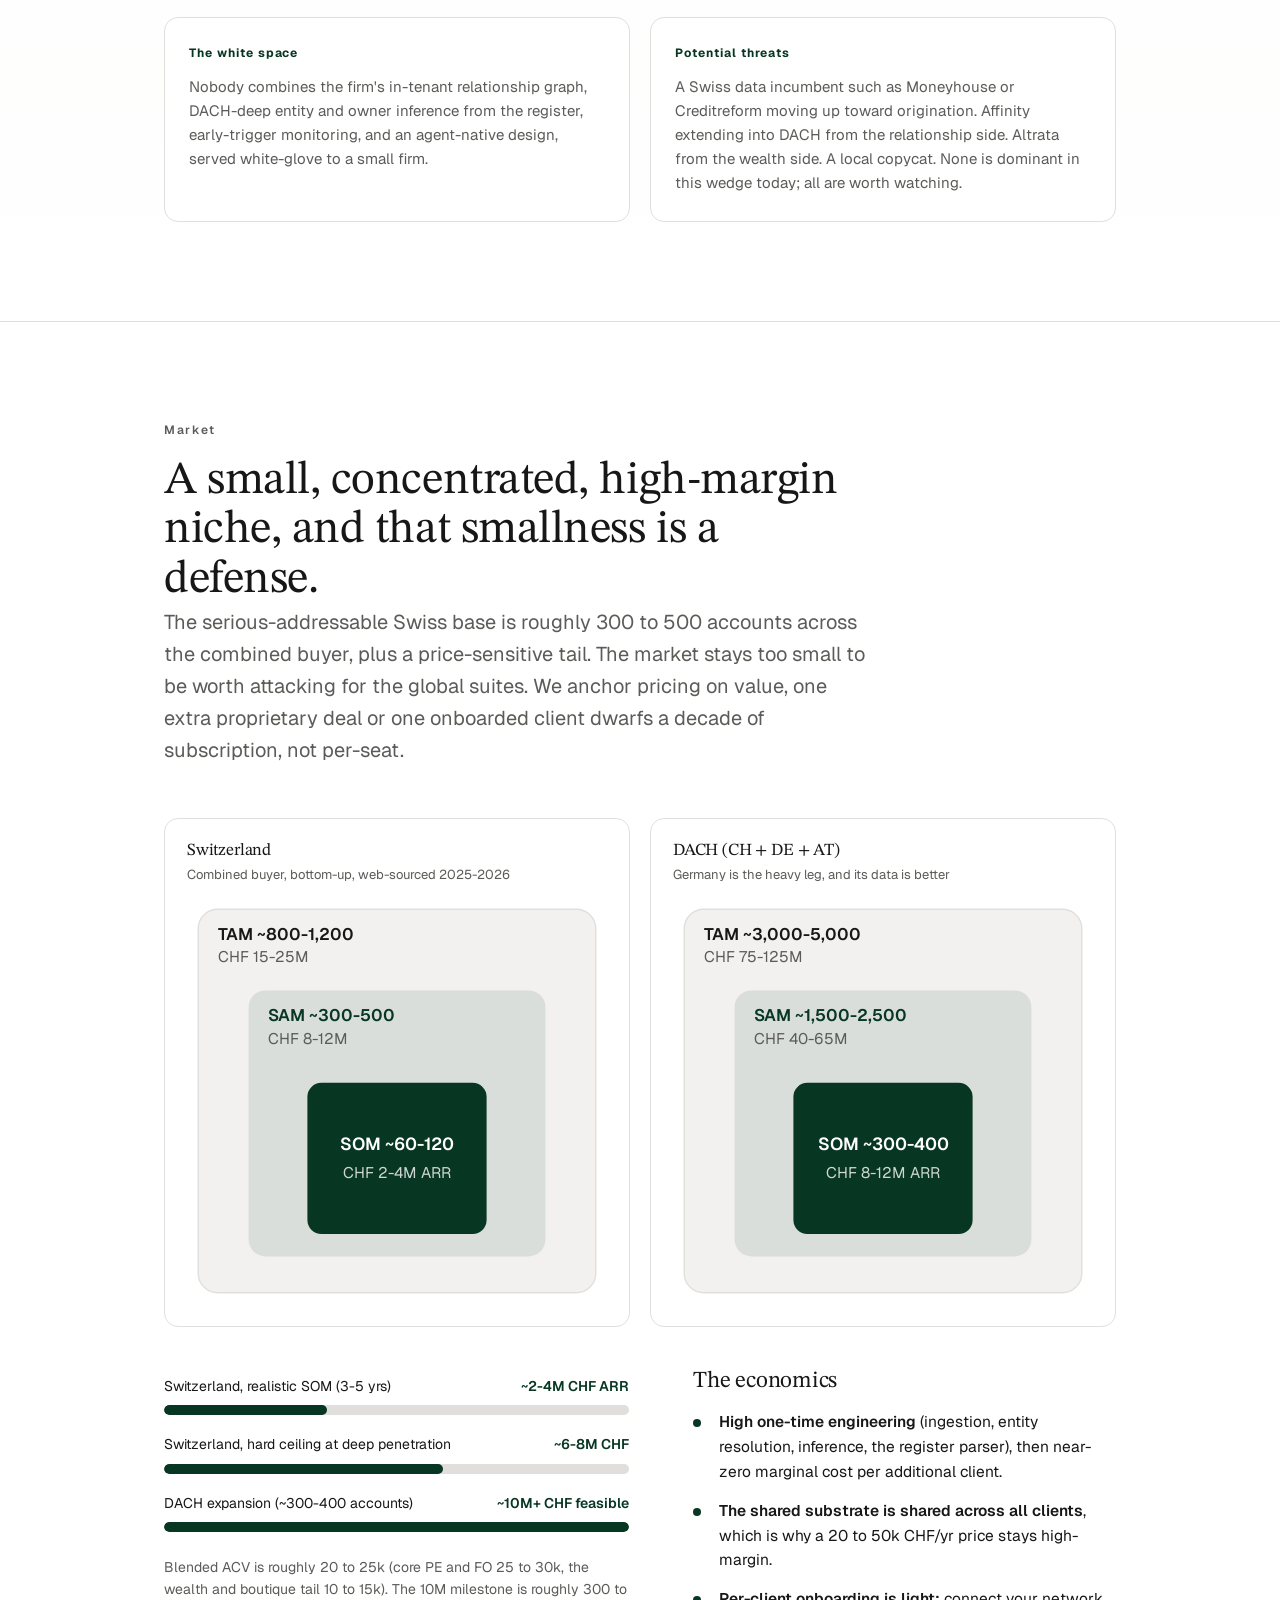
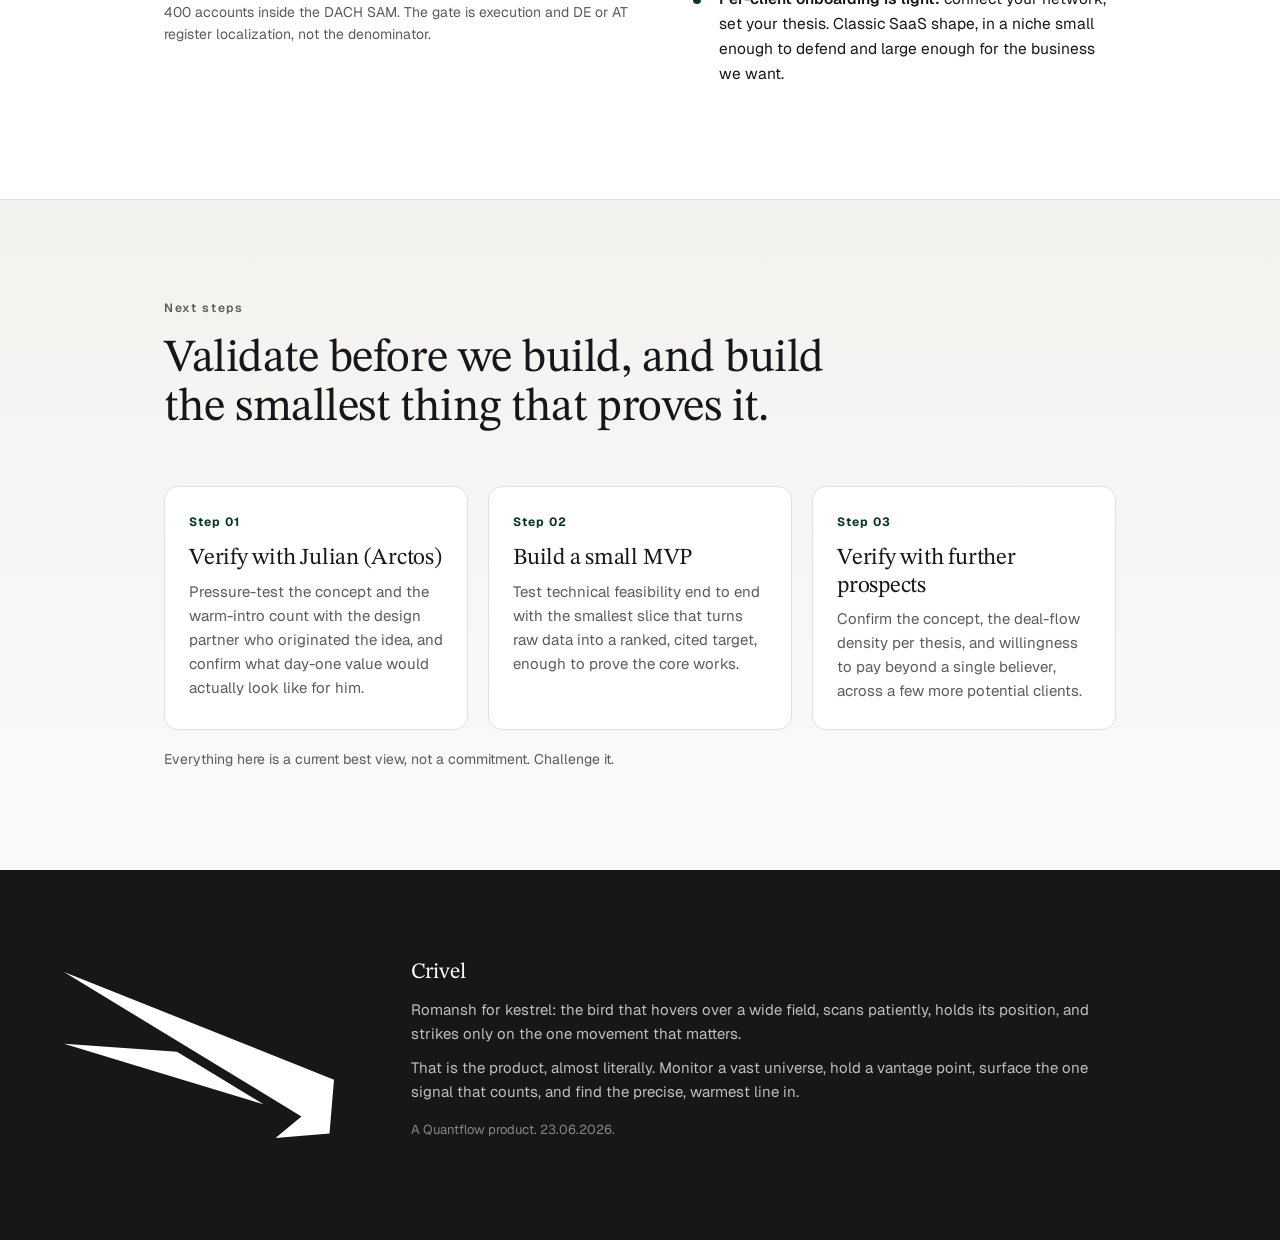
==== commit 4d3f31ca: "Restructure pitch into an internal memo: new narrative, two-graph diagram, data layer, agent-native," ====
--- a/index.html
+++ b/index.html
@@ -3,8 +3,8 @@
 <head>
   <meta charset="UTF-8" />
   <meta name="viewport" content="width=device-width, initial-scale=1.0" />
-  <title>Crivel — Internal Pitch</title>
-  <meta name="description" content="Crivel — the in-tenant deal-origination engine for Swiss/DACH private equity. Internal working artifact." />
+  <title>Crivel · Internal Memo</title>
+  <meta name="description" content="Crivel is the in-tenant origination engine for small private-capital firms. Internal working memo." />
   <link rel="icon" type="image/svg+xml" href="assets/crivel_icon_green.svg" />
   <link rel="preconnect" href="https://fonts.googleapis.com" />
   <link rel="preconnect" href="https://fonts.gstatic.com" crossorigin />
@@ -13,262 +13,408 @@
 </head>
 <body>
 
-  <!-- ============ top bar ============ -->
-  <header class="topbar">
-    <div class="wrap">
-      <a href="#top"><img class="brand" src="assets/crivel_full_logo_black.svg" alt="Crivel" /></a>
-      <nav>
-        <a href="#problem">Problem</a>
-        <a href="#product">Product</a>
-        <a href="#capabilities">Capabilities</a>
-        <a href="#landscape">Landscape</a>
-        <a href="#market">Market</a>
-        <a href="#next">Next</a>
-      </nav>
-    </div>
-  </header>
+  <!-- ============ floating segmented nav ============ -->
+  <nav class="flownav">
+    <div class="group">
+      <a class="brand-seg icon-seg" href="#top" aria-label="Crivel"><img src="assets/crivel_icon_black.svg" alt="Crivel" /></a>
+      <a href="#problem">Problem</a>
+      <a href="#product">How it works</a>
+      <a href="#sources">Data layer</a>
+      <a href="#moat">Defensibility</a>
+      <a href="#market">Market</a>
+      <a href="#next">Next</a>
+    </div>
+  </nav>
 
   <!-- ============ hero ============ -->
   <section class="hero" id="top">
-    <div class="wrap">
-      <img class="logo" src="assets/crivel_full_logo_black.svg" alt="Crivel" />
-      <h1>Proprietary deal origination, <span class="accent">won before the auction.</span></h1>
-      <p class="one-liner">The in-tenant origination engine for small Swiss / DACH private-equity and origination teams. It watches the whole Swiss company universe, filters it to the firm's own thesis, flags the targets worth pursuing, and finds the warmest path in.</p>
-      <div class="tagrow">
-        <span class="tag green">Internal working artifact</span>
-        <span class="tag">Concept pressure-tested</span>
-        <span class="tag">One pilot client identified</span>
-        <span class="tag">Pre-build · June 2026</span>
-      </div>
-    </div>
-  </section>
-
-  <!-- ============ 01 problem ============ -->
+    <div class="hero-bg"><img src="assets/crivel_icon_green.svg" alt="" /></div>
+    <div class="wrap">
+      <span class="memo-pill">Internal Memo</span>
+      <h1>The in-tenant origination engine for private-capital firms.</h1>
+      <p class="sub">Crivel fuses a firm's own relationship network with a deep graph of private companies, then monitors it against the firm's strategy. It surfaces the targets worth pursuing and the warmest path to the decision-maker.</p>
+      <div class="status-line"><strong>Status:</strong> Ideation &nbsp;·&nbsp; <strong>Date:</strong> 23.06.2026 &nbsp;·&nbsp; <strong>Owner:</strong> Mischa</div>
+      <div class="hero-byline">a product by quantflow</div>
+    </div>
+  </section>
+
+  <!-- ============ problem ============ -->
   <section id="problem">
     <div class="wrap">
       <div class="section-head">
-        <div class="section-num">01 / The problem</div>
-        <h2>The best deals are found before they reach a banker's auction. Small firms are worst equipped to find them.</h2>
-        <p class="lede">Lower-mid-market PE returns are made at origination. The moment a deal hits a competitive auction, price and returns compress. Two things make proprietary origination hard — and they are exactly the two things a 10–15 person firm does by hand.</p>
+        <div class="section-num">The problem</div>
+        <h2>Proprietary origination is won on relationships and timing, and small firms do it by hand.</h2>
+        <p class="lede">The best opportunities, a company to buy or a wealthy owner to win as a client, are found and secured before they reach a competitive process, where price and odds turn against you. Winning them comes down to two things, and a small, network-led firm does both manually.</p>
       </div>
       <div class="grid cols-2">
         <div class="card">
           <div class="k">Problem 01</div>
-          <h3>Finding the right targets, reading the moment</h3>
-          <p>Switzerland publishes almost no private-company financials. Just building a clean list of companies that fit the mandate is hard — and knowing which are quietly heading toward a transaction is harder. The signal is buried in registry filings, regional press, and structural moves nobody systematically watches.</p>
+          <h3>Knowing which targets fit, and which are in play</h3>
+          <p>Out of a huge universe, which targets actually fit the firm's mandate, and which are reachable now or quietly heading toward a transaction? The signal is buried in filings, regional press, and structural moves nobody systematically watches.</p>
         </div>
         <div class="card">
           <div class="k">Problem 02</div>
-          <h3>Getting to the owner, warmly</h3>
-          <p>Swiss owners engage people they trust — their auditor, their bank, a mutual contact — not whoever cold-called. The relationship wins the deal, and that relationship lives scattered across the firm's inboxes, calendars, and partners' heads.</p>
-        </div>
-      </div>
-      <p class="kicker-line">Today this is done with manual research, personal networks, and instinct. The global software suites don't help: built for US-scale breadth, blind to Swiss private companies, and they pull the firm's data out into a US cloud.</p>
-    </div>
-  </section>
-
-  <!-- ============ 02 why it matters ============ -->
-  <section class="tone-paper" id="why">
-    <div class="wrap">
-      <div class="section-head">
-        <div class="section-num">02 / Why it matters</div>
-        <h2>A structural wave of Swiss ownership change, with no map.</h2>
-      </div>
-      <div class="stats">
-        <div class="stat">
-          <div class="big">~93k</div>
-          <div class="lbl">Swiss SME owners facing succession within five years — and most family-internal handovers fail.</div>
-        </div>
-        <div class="stat">
-          <div class="big">~110</div>
-          <div class="lbl">Core serious-addressable Swiss accounts doing proprietary buy-side origination, plus a softer ~100-account tail.</div>
-        </div>
-        <div class="stat">
-          <div class="big">5–7 yr</div>
-          <div class="lbl">Swiss deal cycle — long enough that the firm needs felt value on day one, not just a closed deal.</div>
-        </div>
-      </div>
-      <p class="kicker-line">There is no list of "who fits, and who's in play." That absence is the opportunity.</p>
-    </div>
-  </section>
-
-  <!-- ============ 03 core insight ============ -->
-  <section class="tone-dark" id="insight">
-    <div class="wrap">
-      <div class="section-head">
-        <div class="eyebrow">03 / The core insight</div>
-        <h2>The behaviour is the product.</h2>
-      </div>
-      <div class="split">
-        <div>
-          <p class="pull">The kestrel hovers over a wide field, scans patiently, and <span class="accent">strikes on the one movement that matters.</span></p>
-          <p class="note" style="margin-top:24px;">Crivel is that, almost literally: continuously monitor a huge universe of companies, surface the one signal that matters, and find the precise, warmest line in. Not a brute-force dive — the patient scan, then the exact strike.</p>
-        </div>
-        <div>
-          <ul class="ticks">
-            <li><strong>The trusted advisor is a first-class node.</strong> In Swiss SME M&amp;A, the statutory auditor (<em>Revisionsstelle</em>) is public in the register. One Treuhand can be the warmest path to forty family-firm doors — and we can build that graph deterministically, for free.</li>
-            <li><strong>Fit doesn't need a sell-signal.</strong> A strong-fit company with a warm path is worth pursuing even with no sell-signal at all. Timing raises priority; it never decides eligibility.</li>
-            <li><strong>The firm's own strategy is the filter.</strong> The same public event produces a different, prioritized output for every client — because it's ranked against their thesis and their network.</li>
-          </ul>
-        </div>
-      </div>
-    </div>
-  </section>
-
-  <!-- ============ 04 product idea ============ -->
-  <section id="product">
-    <div class="wrap">
-      <div class="section-head">
-        <div class="section-num">04 / The product idea</div>
-        <h2>One origination funnel, run continuously.</h2>
-        <p class="lede">A two-plane system: a shared public substrate of the Swiss corporate-control graph, built once from open register data, joined at alert time with each firm's private, in-tenant network and thesis.</p>
-      </div>
-      <div class="funnel">
-        <div class="fstep"><div class="n">1</div><div class="t">Universe &amp; monitoring<span class="d">Build the Swiss company universe from Zefix / SOGC; ingest the daily register-change stream to catch events as they happen.</span></div></div>
-        <div class="fstep"><div class="n">2</div><div class="t">Thesis fit<span class="d">Narrow the whole universe to this firm's mandate — sector, size band, ownership, situation — and alert when a company newly enters it.</span></div></div>
-        <div class="fstep"><div class="n">3</div><div class="t">Timing &amp; triggers<span class="d">Detect early precursors from co-occurring register / press / structural signals within a window. A booster, not a gate.</span></div></div>
-        <div class="fstep"><div class="n">4</div><div class="t">Stakeholder &amp; warm path<span class="d">Resolve who actually decides, then overlay the firm's own network to find the shortest trusted route to that decision-maker.</span></div></div>
-        <div class="fstep"><div class="n">5</div><div class="t">The cited dossier<span class="d">An AI agent assembles a fully-cited target dossier — every claim clickable back to its source. Day-one ROI.</span></div></div>
-      </div>
-      <div class="formula">fit <span class="x">×</span> reachability <span class="x">×</span> timing</div>
-      <p class="kicker-line" style="text-align:center;">Cultivate the companies that belong in your portfolio and approach them on a warm line — <em>and</em> reach the ones coming to market before the auction does.</p>
-    </div>
-  </section>
-
-  <!-- ============ 05 capabilities ============ -->
-  <section class="tone-grey" id="capabilities">
-    <div class="wrap">
-      <div class="section-head">
-        <div class="section-num">05 / Core capabilities</div>
-        <h2>The funnel stages are the feature set.</h2>
+          <h3>Reaching the decision-maker through someone they trust</h3>
+          <p>Owners and UHNW individuals engage people they trust, not whoever cold-called. The relationship wins. It lives scattered across the firm's inboxes, calendars, and partners' heads, and is never mapped.</p>
+        </div>
+      </div>
+      <div class="callout-green">
+        <div class="k">The gap in the market</div>
+        <p>This is hardest exactly where the opportunity is richest. In Switzerland and the wider DACH region, private companies publish almost no financials, so even building the list is hard, and the global software suites are built for US-scale breadth, do not understand these private companies, and pull the firm's data out into a US cloud. <span class="muted">Deep private-company data, plus the firm's own network, plus live monitoring, in the firm's own tenant, is unowned.</span></p>
+      </div>
+    </div>
+  </section>
+
+  <!-- ============ how it works ============ -->
+  <section class="tone-paper" id="product">
+    <div class="wrap">
+      <div class="section-head">
+        <div class="section-num">How it works</div>
+        <h2>Two graphs, joined by the firm's strategy.</h2>
+        <p class="lede">Crivel builds one graph of public data about companies, people, and events, the same substrate shared across all our clients. Each firm also has a second graph: its own private relationship network, hard-isolated inside its own tenant and never shared. The firm's strategy is what joins them. It filters the universe to the mandate, monitors it for triggers, and scores what surfaces, so the same event produces a different ranked target for each firm.</p>
+      </div>
+
+      <figure class="figure">
+        <svg viewBox="0 0 820 380" role="img" aria-label="A public data graph and a private in-tenant relationship graph join through the firm's strategy, which filters, monitors, and scores, to produce a ranked, cited list of targets">
+          <defs>
+            <marker id="arr" markerWidth="9" markerHeight="9" refX="7" refY="3.2" orient="auto">
+              <path d="M0,0 L7,3.2 L0,6.4 Z" fill="#073622"/>
+            </marker>
+          </defs>
+          <g font-family="Geist, sans-serif">
+            <!-- public graph plane -->
+            <rect x="24" y="34" width="252" height="126" rx="12" fill="#FFFFFF" stroke="#E1DFDB"/>
+            <text x="44" y="60" font-size="13" font-weight="600" fill="#073622">Public data graph</text>
+            <text x="44" y="78" font-size="11" fill="#5b5b58">companies, people, events</text>
+            <text x="44" y="93" font-size="11" fill="#9a978f">shared across our clients</text>
+            <g stroke="#cfccc6" stroke-width="1.3">
+              <line x1="120" y1="134" x2="86" y2="120"/>
+              <line x1="120" y1="134" x2="152" y2="114"/>
+              <line x1="120" y1="134" x2="198" y2="136"/>
+            </g>
+            <circle cx="86" cy="120" r="5.5" fill="#fff" stroke="#cfccc6" stroke-width="1.4"/>
+            <circle cx="152" cy="114" r="5.5" fill="#fff" stroke="#cfccc6" stroke-width="1.4"/>
+            <rect x="193" y="131" width="10" height="10" rx="2" fill="#fff" stroke="#cfccc6" stroke-width="1.4"/>
+            <circle cx="120" cy="134" r="7" fill="#073622"/>
+            <!-- private graph plane -->
+            <rect x="24" y="204" width="252" height="126" rx="12" fill="#FFFFFF" stroke="#073622"/>
+            <text x="44" y="230" font-size="13" font-weight="600" fill="#073622">Your relationship graph</text>
+            <text x="44" y="248" font-size="11" fill="#5b5b58">in-tenant, isolated, never shared</text>
+            <g stroke="#9fc4b3" stroke-width="1.4">
+              <line x1="86" y1="298" x2="148" y2="282"/>
+              <line x1="148" y1="282" x2="190" y2="306"/>
+              <line x1="86" y1="298" x2="190" y2="306"/>
+            </g>
+            <circle cx="86" cy="298" r="8" fill="#fff" stroke="#073622" stroke-width="2"/>
+            <circle cx="148" cy="282" r="5.5" fill="#fff" stroke="#9a978f" stroke-width="1.4"/>
+            <circle cx="190" cy="306" r="5.5" fill="#fff" stroke="#9a978f" stroke-width="1.4"/>
+            <!-- connectors into strategy -->
+            <path d="M276 118 L336 168" stroke="#073622" stroke-width="1.6" fill="none"/>
+            <path d="M276 266 L336 220" stroke="#073622" stroke-width="1.6" fill="none"/>
+            <!-- strategy engine -->
+            <rect x="336" y="118" width="156" height="150" rx="16" fill="#073622"/>
+            <text x="414" y="146" text-anchor="middle" font-size="13.5" font-weight="600" fill="#ffffff">Your strategy</text>
+            <g>
+              <rect x="356" y="160" width="116" height="26" rx="13" fill="none" stroke="rgba(255,255,255,0.35)"/>
+              <text x="414" y="177" text-anchor="middle" font-size="12" fill="#dff0e8">Filter</text>
+              <rect x="356" y="194" width="116" height="26" rx="13" fill="none" stroke="rgba(255,255,255,0.35)"/>
+              <text x="414" y="211" text-anchor="middle" font-size="12" fill="#dff0e8">Monitor</text>
+              <rect x="356" y="228" width="116" height="26" rx="13" fill="none" stroke="rgba(255,255,255,0.35)"/>
+              <text x="414" y="245" text-anchor="middle" font-size="12" fill="#dff0e8">Score</text>
+            </g>
+            <path d="M492 193 L540 193" stroke="#073622" stroke-width="1.6" fill="none" marker-end="url(#arr)"/>
+            <!-- output: ranked targets -->
+            <rect x="542" y="118" width="254" height="150" rx="12" fill="#FFFFFF" stroke="#E1DFDB"/>
+            <text x="562" y="146" font-size="13" font-weight="600" fill="#073622">Ranked targets</text>
+            <g font-size="11" fill="#5b5b58">
+              <text x="562" y="174">1</text><rect x="576" y="166" width="190" height="9" rx="4" fill="#073622"/>
+              <text x="562" y="198">2</text><rect x="576" y="190" width="150" height="9" rx="4" fill="#3f6a57"/>
+              <text x="562" y="222">3</text><rect x="576" y="214" width="110" height="9" rx="4" fill="#7fa191"/>
+            </g>
+            <text x="562" y="250" font-size="11" fill="#9a978f">each fully cited, with the warm path in</text>
+            <!-- scoring formula, tied to Score -->
+            <text x="410" y="360" text-anchor="middle" font-size="11" fill="#8a877f">score = fit-gate &#215; attractiveness &#215; (base + reachability) &#215; (1 + timing) &#215; winnability</text>
+          </g>
+        </svg>
+        <figcaption class="fig-cap">A target is a company or a person. The warm path is additive: targets with no route in still surface, ranked lower.</figcaption>
+      </figure>
+
+      <h3 style="margin:50px 0 18px;">The funnel, run continuously</h3>
+      <div class="funnel-v">
+        <div class="frow"><div class="n">1</div><div class="t">Universe &amp; monitoring<span class="d">Build the universe from the data layer, then ingest the daily change stream to catch events as they happen.</span></div></div>
+        <div class="frow"><div class="n">2</div><div class="t">Thesis fit<span class="d">The firm's strategy narrows the universe to its mandate, and alerts when a target newly enters it.</span></div></div>
+        <div class="frow"><div class="n">3</div><div class="t">Timing &amp; triggers<span class="d">Detect early precursors from co-occurring signals within a window, and raise the priority of what is heating up.</span></div></div>
+        <div class="frow"><div class="n">4</div><div class="t">Stakeholder &amp; warm path<span class="d">Resolve who actually decides, then overlay the firm's network for the warmest route to them.</span></div></div>
+        <div class="frow"><div class="n">5</div><div class="t">Agentic layer<span class="d">Run agentic workflows on the result: a cited research report, an email draft, and more over time.</span></div></div>
+      </div>
+    </div>
+  </section>
+
+  <!-- ============ data layer ============ -->
+  <section id="sources">
+    <div class="wrap">
+      <div class="section-head">
+        <div class="section-num">The data layer</div>
+        <h2>One graph, three kinds of input. The graph is the value; ingestion is a commodity.</h2>
+        <p class="lede">No single dataset is the product. Three kinds of source plug into one canonical graph, and because everything runs in the firm's tenant, licensed and private data flow into the firm's own graph and never leave.</p>
       </div>
       <div class="grid cols-3">
-        <div class="card"><div class="k">F1</div><h3>Universe &amp; monitoring</h3><p>The Swiss company universe plus a live register-change stream that catches events as they happen.</p></div>
-        <div class="card"><div class="k">F2</div><h3>Thesis-fit filter</h3><p>Narrow the universe to one firm's mandate and alert the moment a company newly qualifies.</p></div>
-        <div class="card"><div class="k">F3</div><h3>Timing &amp; trigger signals</h3><p>Early sell-side precursors from combinations of signals within a window — raises priority, never gates.</p></div>
-        <div class="card"><div class="k">F4</div><h3>Direct search</h3><p>Analyst-driven query of the universe, so the product stays useful between pushed signals.</p></div>
-        <div class="card"><div class="k">F5</div><h3>Stakeholder resolution</h3><p>Untangle layered family-holding ownership to find who actually decides — owner, chairman, CEO, CFO.</p></div>
-        <div class="card"><div class="k">F6</div><h3>Warm path</h3><p>Overlay the firm's own network on the public advisor graph for the shortest trusted route in.</p></div>
-        <div class="card"><div class="k">F7</div><h3>Cited dossier</h3><p>A fully-cited target dossier assembled on demand — provenance as a product feature, not a log.</p></div>
-        <div class="card"><div class="k">F8</div><h3>Intel capture &amp; dual-graph</h3><p>Frictionless capture of the firm's private intel into a per-client graph. The deepest moat.</p></div>
-        <div class="card"><div class="k">Who it's for</div><h3>The hunters</h3><p>Lower-mid-market PE, direct-investing family offices, and the better M&amp;A boutiques — anyone who lives off their network.</p></div>
-      </div>
-    </div>
-  </section>
-
-  <!-- ============ 06 differentiation ============ -->
-  <section id="moat">
-    <div class="wrap">
-      <div class="section-head">
-        <div class="section-num">06 / Differentiation &amp; moat</div>
-        <h2>The moat is the fusion, not the model.</h2>
-        <p class="lede">The LLM is commoditizing and the open registry data is scrapeable. The defensible position is where the three layers meet — and the fact that it compounds with every analyst correction.</p>
-      </div>
-      <div class="grid cols-3">
-        <div class="card"><div class="k">Layer 01</div><h3>In-tenant by design</h3><p>The firm's sensitive data stays inside its own cloud boundary, Swiss-resident. Every incumbent pulls data out — keeping it in is both moat and compliance story.</p></div>
-        <div class="card"><div class="k">Layer 02</div><h3>DACH-deep entity graph</h3><p>A persistent, continuously-enriched Swiss corporate-control graph with owner inference the US suites can't match on small private firms.</p></div>
-        <div class="card"><div class="k">Layer 03</div><h3>Early-trigger monitoring</h3><p>Event detection on the live register stream, tuned to the precursor combinations that predict a Swiss family firm coming to market.</p></div>
-      </div>
-      <p class="kicker-line">It becomes the origination operating system: pipeline, target notes, outreach history, and pass / pursue decisions all live here. Leaving means losing the firm's institutional sourcing memory — and every correction sharpens the next result.</p>
-    </div>
-  </section>
-
-  <!-- ============ 07 competitive landscape ============ -->
+        <div class="card green-tint"><div class="k">Built by Crivel</div><h3>The data pipeline</h3><p>The public registers we ingest and structure ourselves: Zefix, the SOGC change stream, the cantonal registers, extending across DACH to the Bundesanzeiger and beyond. This is the substrate we build and own.</p></div>
+        <div class="card"><div class="k">Bring your own</div><h3>Third-party APIs</h3><p>Connect the data providers a firm already pays for, such as PitchBook. Optional, and a way to enrich the graph or extend into new regions. The client holds the key; we never pool data across firms.</p></div>
+        <div class="card"><div class="k">The firm's own</div><h3>Client network data</h3><p>The firm's own relationships, CRM, and captured intel form the private in-tenant graph that powers the warm path.</p></div>
+      </div>
+      <div class="callout-green">
+        <div class="k">And it compounds</div>
+        <p>The pipeline, target notes, outreach history, and pass or pursue decisions all live here, and analyst corrections write back into the graph. Over time Crivel becomes the firm's institutional sourcing memory, <span class="muted">which is exactly what leaving would cost them.</span></p>
+      </div>
+    </div>
+  </section>
+
+  <!-- ============ one engine, two motions ============ -->
+  <section class="tone-grey" id="segments">
+    <div class="wrap">
+      <div class="section-head">
+        <div class="section-num">One engine, two motions</div>
+        <h2>The same engine buys a company or wins a client.</h2>
+        <p class="lede">Origination is structurally the same problem whether the target is a company to acquire or a person to onboard: find the target, judge fit, research it, find the warm path, reach out. A target is a company or a person, and the engine does not change. Divergence is confined to the strategy layer and the agentic layer, so we serve both from one core.</p>
+      </div>
+      <div class="grid cols-2">
+        <div class="card"><div class="k">Motion 01</div><h3>Deal origination</h3><p>Buy the company. The target is a private business, the trigger is succession or a structural move, and the warm path runs through its advisors and the firm's network.</p></div>
+        <div class="card"><div class="k">Motion 02</div><h3>Client origination</h3><p>Win the client. The target is a UHNW owner, the trigger is a liquidity or exit event, and the warm path runs through shared centres of influence. Won by warm introduction, not cold outreach.</p></div>
+      </div>
+      <p class="kicker-line">The buyer is the combined private-capital firm: lower-mid-market PE, direct-investing family offices, multi-family offices, network-led wealth managers, and the better M&amp;A boutiques. Many do both under one roof, so one sale can unlock both use cases. We build deal origination first, with client origination as a fast-follow on the same spine.</p>
+    </div>
+  </section>
+
+  <!-- ============ agent-native ============ -->
+  <section id="agent">
+    <div class="wrap">
+      <div class="section-head">
+        <div class="section-num">Agent-native</div>
+        <h2>Built agent-native, so we can layer automation on top of the platform.</h2>
+        <p class="lede">Crivel is built agent-native from the start. The platform's data and actions are structured as clean, typed, cited objects an agent can act on, not retrofitted onto a human-only tool. That lets us build and expand an agent framework on top to run whatever workflows we want over the firm's data, and it lets a firm use Crivel directly inside Claude.</p>
+      </div>
+      <div class="seam">
+        <div class="col">
+          <div class="k">From day one</div>
+          <h3>Agent-ready objects</h3>
+          <p>Every target, signal, warm path, and dossier is a structured, cited object an agent can read and act on.</p>
+          <div class="chips">
+            <span class="chip">Targets</span><span class="chip">Signals</span><span class="chip">Warm-paths</span><span class="chip">Dossiers</span>
+          </div>
+        </div>
+        <div class="col mid">
+          <div class="k">On top of the platform</div>
+          <h3>Our agent framework</h3>
+          <p>We build and expand workflows over the platform's data: a cited research report, an email draft, and more automations over time.</p>
+        </div>
+        <div class="col">
+          <div class="k">MCP interface</div>
+          <h3>Use it from Claude</h3>
+          <p>A firm calls Crivel from inside Claude, gets cited output back, and keeps working there.</p>
+        </div>
+      </div>
+    </div>
+  </section>
+
+  <!-- ============ defensibility (the one dark beat) ============ -->
+  <section class="tone-dark" id="moat">
+    <div class="wrap">
+      <div class="section-head">
+        <div class="section-num">Why it is defensible</div>
+        <h2>The moat is the combination, not any single feature.</h2>
+        <p class="lede">The LLM is commoditizing and the open registry data is scrapeable. No single layer is the moat. The defensible position is the fusion of four things that compound with use, in a place a competitor cannot cheaply copy.</p>
+      </div>
+      <div class="grid cols-2">
+        <div class="card"><div class="k">Layer 01</div><h3>DACH-deep entity graph</h3><p>A persistent, continuously-enriched corporate-control graph with owner inference the US suites cannot match on small private firms. The CH beneficial-owner register stays closed to us, so ownership is a permanent inference problem, which is itself the moat.</p></div>
+        <div class="card"><div class="k">Layer 02</div><h3>In-tenant, pluggable substrate</h3><p>The firm's sensitive data stays inside its own cloud boundary, Swiss-resident. Licensed data flows in and never leaves, which is cleaner on terms, the moat, and the compliance story at once.</p></div>
+        <div class="card"><div class="k">Layer 03</div><h3>Freshness and early triggers</h3><p>Event detection on the live change stream, tuned to the precursor combinations that predict a firm coming to market or an owner reaching a liquidity event.</p></div>
+        <div class="card"><div class="k">Layer 04</div><h3>Compounding state</h3><p>The firm's pipeline and decisions live here and write back into the graph, so accuracy improves with use and the product becomes the daily tool. Leaving means losing the firm's institutional sourcing memory.</p></div>
+      </div>
+    </div>
+  </section>
+
+  <!-- ============ competitive landscape ============ -->
   <section class="tone-paper" id="landscape">
     <div class="wrap">
       <div class="section-head">
-        <div class="section-num">07 / Competitive landscape</div>
-        <h2>Everyone owns one category. Nobody fuses three for one geography.</h2>
-      </div>
-      <div class="tablewrap">
-        <table class="hairtable">
+        <div class="section-num">Competitive landscape</div>
+        <h2>Everyone owns one category. Nobody fuses the wedge for this geography.</h2>
+        <p class="lede">The market splits into categories almost nobody combines. Crivel fuses several of them for one narrow geography, served white-glove to a small firm.</p>
+      </div>
+      <div class="matrix-wrap">
+        <table class="matrix">
           <thead>
-            <tr><th>Who</th><th>Great at</th><th>Why they miss our wedge</th></tr>
+            <tr>
+              <th class="cap">Capability</th>
+              <th class="crivel">Crivel<span class="flag">CH</span></th>
+              <th>Affinity<span class="flag">US</span></th>
+              <th>DealCloud<span class="flag">US</span></th>
+              <th>PitchBook<span class="flag">US</span></th>
+              <th>Gain.pro<span class="flag">EU</span></th>
+              <th>Moneyhouse<span class="flag">CH</span></th>
+            </tr>
           </thead>
           <tbody>
-            <tr><td class="who">Grata, SourceScrub, Cyndx, Inven</td><td>Big private-company databases + AI search</td><td class="muted-cell">US / global-centric; thin, new DACH private coverage</td></tr>
-            <tr><td class="who">Affinity, DealCloud, 4Degrees</td><td>Relationship intelligence + warm-intro paths</td><td class="muted-cell">No DACH entity / owner data; US-cloud SaaS that pulls data out of the tenant</td></tr>
-            <tr><td class="who">PitchBook, Preqin, Orbis</td><td>Private-markets / ownership data at scale</td><td class="muted-cell">Reference databases; weak on small private Swiss firms; no warm path</td></tr>
-            <tr><td class="who">Gain.pro</td><td>Strongest European data play, real DACH depth</td><td class="muted-cell">A research-augmented database for larger-cap PE, not an in-tenant warm-path engine for a 12-person firm</td></tr>
-            <tr><td class="who">DealCircle, Dealsuite, companymarket.ch</td><td>DACH M&amp;A marketplaces / succession listings</td><td class="muted-cell">Advertised listings — the opposite of proprietary origination</td></tr>
-            <tr><td class="who">Moneyhouse, Creditreform</td><td>Swiss register data + monitoring</td><td class="muted-cell">Data sources we use, not origination products</td></tr>
-            <tr class="crivel-row"><td class="who">Crivel</td><td>In-tenant network × DACH entity graph × early-trigger monitoring</td><td>The white space: served white-glove to a small Swiss / DACH firm</td></tr>
+            <tr>
+              <th>DACH entity / owner depth</th>
+              <td class="crivel-cell"><span class="mk yes">&#10003;</span></td>
+              <td><span class="mk no">&#10007;</span></td>
+              <td><span class="mk no">&#10007;</span></td>
+              <td><span class="mk part">~</span></td>
+              <td><span class="mk other">&#10003;</span></td>
+              <td><span class="mk other">&#10003;</span></td>
+            </tr>
+            <tr>
+              <th>Data stays in your own tenant</th>
+              <td class="crivel-cell"><span class="mk yes">&#10003;</span></td>
+              <td><span class="mk no">&#10007;</span></td>
+              <td><span class="mk no">&#10007;</span></td>
+              <td><span class="mk no">&#10007;</span></td>
+              <td><span class="mk no">&#10007;</span></td>
+              <td><span class="mk no">&#10007;</span></td>
+            </tr>
+            <tr>
+              <th>Warm-path relationship graph</th>
+              <td class="crivel-cell"><span class="mk yes">&#10003;</span></td>
+              <td><span class="mk other">&#10003;</span></td>
+              <td><span class="mk other">&#10003;</span></td>
+              <td><span class="mk no">&#10007;</span></td>
+              <td><span class="mk no">&#10007;</span></td>
+              <td><span class="mk no">&#10007;</span></td>
+            </tr>
+            <tr>
+              <th>Early-trigger monitoring</th>
+              <td class="crivel-cell"><span class="mk yes">&#10003;</span></td>
+              <td><span class="mk part">~</span></td>
+              <td><span class="mk no">&#10007;</span></td>
+              <td><span class="mk part">~</span></td>
+              <td><span class="mk part">~</span></td>
+              <td><span class="mk other">&#10003;</span></td>
+            </tr>
+            <tr>
+              <th>Agent-native</th>
+              <td class="crivel-cell"><span class="mk yes">&#10003;</span></td>
+              <td><span class="mk part">~</span></td>
+              <td><span class="mk no">&#10007;</span></td>
+              <td><span class="mk no">&#10007;</span></td>
+              <td><span class="mk part">~</span></td>
+              <td><span class="mk no">&#10007;</span></td>
+            </tr>
+            <tr>
+              <th>Pluggable BYO-key substrate</th>
+              <td class="crivel-cell"><span class="mk yes">&#10003;</span></td>
+              <td><span class="mk no">&#10007;</span></td>
+              <td><span class="mk part">~</span></td>
+              <td><span class="mk no">&#10007;</span></td>
+              <td><span class="mk no">&#10007;</span></td>
+              <td><span class="mk no">&#10007;</span></td>
+            </tr>
           </tbody>
         </table>
       </div>
-      <div class="grid cols-2" style="margin-top:28px;">
-        <div class="card"><div class="k">The white space</div><p>Nobody combines (1) the firm's in-tenant relationship graph, (2) DACH-deep entity / owner inference from the Handelsregister, and (3) early-trigger monitoring.</p></div>
-        <div class="card"><div class="k">Real threats to watch</div><p>Not the US suites. In order: a Swiss data incumbent moving up (Moneyhouse / Creditreform — the sharpest, most under-weighted risk), a local copycat, then Affinity or Gain.pro drifting toward us.</p></div>
-      </div>
-    </div>
-  </section>
-
-  <!-- ============ 08 market ============ -->
+      <div class="matrix-legend">
+        <span><span class="mk yes">&#10003;</span> Crivel</span>
+        <span><span class="mk other">&#10003;</span> has it</span>
+        <span><span class="mk part">~</span> partial</span>
+        <span><span class="mk no">&#10007;</span> not really</span>
+      </div>
+      <div class="grid cols-2" style="margin-top:40px;">
+        <div class="card"><div class="k">The white space</div><p>Nobody combines the firm's in-tenant relationship graph, DACH-deep entity and owner inference from the register, early-trigger monitoring, and an agent-native design, served white-glove to a small firm.</p></div>
+        <div class="card"><div class="k">Potential threats</div><p>A Swiss data incumbent such as Moneyhouse or Creditreform moving up toward origination. Affinity extending into DACH from the relationship side. Altrata from the wealth side. A local copycat. None is dominant in this wedge today; all are worth watching.</p></div>
+      </div>
+    </div>
+  </section>
+
+  <!-- ============ market ============ -->
   <section id="market">
     <div class="wrap">
       <div class="section-head">
-        <div class="section-num">08 / Market opportunity</div>
-        <h2>A small, concentrated, high-margin niche — and that smallness is a defense.</h2>
-        <p class="lede">The market is too small to be worth attacking for the global suites. We anchor pricing on deal value — one extra proprietary deal dwarfs a decade of subscription — not per-seat.</p>
-      </div>
-      <div class="split">
+        <div class="section-num">Market</div>
+        <h2>A small, concentrated, high-margin niche, and that smallness is a defense.</h2>
+        <p class="lede">The serious-addressable Swiss base is roughly 300 to 500 accounts across the combined buyer, plus a price-sensitive tail. The market stays too small to be worth attacking for the global suites. We anchor pricing on value, one extra proprietary deal or one onboarded client dwarfs a decade of subscription, not per-seat.</p>
+      </div>
+      <div class="nested-grid">
+        <div class="nested-panel">
+          <h3>Switzerland</h3>
+          <div class="sub">Combined buyer, bottom-up, web-sourced 2025-2026</div>
+          <svg viewBox="0 0 300 290" role="img" aria-label="Switzerland TAM SAM SOM nested">
+            <g font-family="Geist, sans-serif">
+              <rect x="8" y="8" width="284" height="274" rx="14" fill="#F2F1F0" stroke="#E1DFDB"/>
+              <text x="22" y="30" font-size="12" font-weight="600" fill="#171717">TAM  ~800-1,200</text>
+              <text x="22" y="46" font-size="11" fill="#5b5b58">CHF 15-25M</text>
+              <rect x="44" y="66" width="212" height="190" rx="12" fill="rgba(7,54,34,0.10)"/>
+              <text x="58" y="88" font-size="12" font-weight="600" fill="#073622">SAM  ~300-500</text>
+              <text x="58" y="104" font-size="11" fill="#5b5b58">CHF 8-12M</text>
+              <rect x="86" y="132" width="128" height="108" rx="10" fill="#073622"/>
+              <text x="150" y="180" text-anchor="middle" font-size="12.5" font-weight="600" fill="#ffffff">SOM ~60-120</text>
+              <text x="150" y="200" text-anchor="middle" font-size="11" fill="rgba(255,255,255,0.8)">CHF 2-4M ARR</text>
+            </g>
+          </svg>
+        </div>
+        <div class="nested-panel">
+          <h3>DACH (CH + DE + AT)</h3>
+          <div class="sub">Germany is the heavy leg, and its data is better</div>
+          <svg viewBox="0 0 300 290" role="img" aria-label="DACH TAM SAM SOM nested">
+            <g font-family="Geist, sans-serif">
+              <rect x="8" y="8" width="284" height="274" rx="14" fill="#F2F1F0" stroke="#E1DFDB"/>
+              <text x="22" y="30" font-size="12" font-weight="600" fill="#171717">TAM  ~3,000-5,000</text>
+              <text x="22" y="46" font-size="11" fill="#5b5b58">CHF 75-125M</text>
+              <rect x="44" y="66" width="212" height="190" rx="12" fill="rgba(7,54,34,0.10)"/>
+              <text x="58" y="88" font-size="12" font-weight="600" fill="#073622">SAM  ~1,500-2,500</text>
+              <text x="58" y="104" font-size="11" fill="#5b5b58">CHF 40-65M</text>
+              <rect x="86" y="132" width="128" height="108" rx="10" fill="#073622"/>
+              <text x="150" y="180" text-anchor="middle" font-size="12.5" font-weight="600" fill="#ffffff">SOM ~300-400</text>
+              <text x="150" y="200" text-anchor="middle" font-size="11" fill="rgba(255,255,255,0.8)">CHF 8-12M ARR</text>
+            </g>
+          </svg>
+        </div>
+      </div>
+      <div class="split" style="margin-top:40px;">
         <div class="bars">
-          <div class="bar"><div class="row"><span>Switzerland-only · realistic execution</span><span class="v">~1–3M CHF ARR</span></div><div class="track"><div class="fill" style="width:30%"></div></div></div>
-          <div class="bar"><div class="row"><span>Switzerland near-saturation + tail</span><span class="v">~5M CHF (hard ceiling)</span></div><div class="track"><div class="fill" style="width:50%"></div></div></div>
-          <div class="bar"><div class="row"><span>With DACH expansion</span><span class="v">~10M CHF feasible</span></div><div class="track"><div class="fill" style="width:100%"></div></div></div>
-          <p class="note" style="margin-top:6px;">Category pricing for comparable tools runs CHF / $ 5k–50k+/yr. DACH expansion is gated by register localization and execution, not market size — and Germany's Bundesanzeiger data is <em>better</em>, making the hardest part (sizing) easier.</p>
+          <div class="bar"><div class="row"><span>Switzerland, realistic SOM (3-5 yrs)</span><span class="v">~2-4M CHF ARR</span></div><div class="track"><div class="fill" style="width:35%"></div></div></div>
+          <div class="bar"><div class="row"><span>Switzerland, hard ceiling at deep penetration</span><span class="v">~6-8M CHF</span></div><div class="track"><div class="fill" style="width:60%"></div></div></div>
+          <div class="bar"><div class="row"><span>DACH expansion (~300-400 accounts)</span><span class="v">~10M+ CHF feasible</span></div><div class="track"><div class="fill" style="width:100%"></div></div></div>
+          <p class="note" style="margin-top:6px;">Blended ACV is roughly 20 to 25k (core PE and FO 25 to 30k, the wealth and boutique tail 10 to 15k). The 10M milestone is roughly 300 to 400 accounts inside the DACH SAM. The gate is execution and DE or AT register localization, not the denominator.</p>
         </div>
         <div>
           <h3 style="margin-bottom:16px;">The economics</h3>
           <ul class="ticks">
-            <li><strong>High one-time engineering</strong> — ingestion, entity resolution, inference, the register parser — then near-zero marginal cost per additional client.</li>
-            <li><strong>The shared substrate is shared across all clients</strong>, which is why a 20–50k CHF/yr price stays high-margin.</li>
-            <li><strong>AI runs only at the ends of the funnel</strong>, never in the constant middle — cost scales with the handful of targets that matter, not the size of the register.</li>
-            <li><strong>Onboarding is "connect your network, set your thesis."</strong> Classic SaaS shape, in a niche small enough to defend and large enough for the business we want.</li>
+            <li><strong>High one-time engineering</strong> (ingestion, entity resolution, inference, the register parser), then near-zero marginal cost per additional client.</li>
+            <li><strong>The shared substrate is shared across all clients</strong>, which is why a 20 to 50k CHF/yr price stays high-margin.</li>
+            <li><strong>Per-client onboarding is light:</strong> connect your network, set your thesis. Classic SaaS shape, in a niche small enough to defend and large enough for the business we want.</li>
           </ul>
         </div>
       </div>
     </div>
   </section>
 
-  <!-- ============ 09 why now ============ -->
-  <section class="tone-grey" id="whynow">
-    <div class="wrap">
-      <div class="section-head">
-        <div class="section-num">09 / Why now</div>
-        <h2>Three clocks are aligning.</h2>
+  <!-- ============ next steps ============ -->
+  <section class="tone-grey" id="next">
+    <div class="wrap">
+      <div class="section-head">
+        <div class="section-num">Next steps</div>
+        <h2>Validate before we build, and build the smallest thing that proves it.</h2>
       </div>
       <div class="grid cols-3">
-        <div class="card"><div class="k">The wave</div><h3>Succession is peaking now</h3><p>~93k Swiss SME owners face handover within five years — a one-time density of ownership change that won't repeat at this scale.</p></div>
-        <div class="card"><div class="k">The tech</div><h3>The model is commoditizing</h3><p>LLMs are now cheap enough to make the cited dossier viable — which means the durable edge is the fusion of proprietary data and state, not the AI itself.</p></div>
-        <div class="card"><div class="k">The market</div><h3>Consolidation is live</h3><p>Datasite → Grata, BlackRock → Preqin, FactSet → Cobalt. A credible DACH-niche asset becomes a plausible acquisition story, not just a standalone SaaS.</p></div>
-      </div>
-    </div>
-  </section>
-
-  <!-- ============ 10 next steps ============ -->
-  <section id="next">
-    <div class="wrap">
-      <div class="section-head">
-        <div class="section-num">10 / Where we are &amp; what's next</div>
-        <h2>One warm believer is not a market. Here's what we'd pin down next.</h2>
-        <p class="lede">De-risked: we have a pilot client, and the idea came from him — which answers the single biggest question (will a real firm connect its network and pay). Still unproven, in priority order:</p>
-      </div>
-      <div class="qlist">
-        <div class="q"><div class="mark">→</div><div class="body"><strong>The CAC-deciding metric</strong><span>How many of the ~110 core Swiss accounts can the pilot personally warm-introduce us to? 15–20 and the small-firm sales problem dissolves; 2–3 and GTM needs a different answer. The single number we most want to pin down.</span></div></div>
-        <div class="q"><div class="mark">→</div><div class="body"><strong>Deal-flow density per thesis</strong><span>The sharpest product risk. In a narrow thesis, only a handful of companies may turn interesting in a year — the fit list and direct search keep it alive between signals. Confirm live density against the pilot's actual thesis.</span></div></div>
-        <div class="q"><div class="mark">→</div><div class="body"><strong>Renewal value beyond the deal</strong><span>A closed deal takes years and credit is hard to attribute. Renewal rests on day-one felt value: the cited dossier saving expensive Swiss analyst time, and the firm trusting the feed not to miss its niche.</span></div></div>
-        <div class="q"><div class="mark">→</div><div class="body"><strong>Pre-empt the incumbent moving up</strong><span>Is there a way to partner with Moneyhouse / Creditreform rather than race them?</span></div></div>
-        <div class="q"><div class="mark">→</div><div class="body"><strong>The exit lens &amp; sequencing</strong><span>Does the consolidation trend make this a deliberately acquisition-shaped strategy — and is dossier-first, prediction-later the right discipline, or are we underselling the forward-looking score that may be the deepest moat?</span></div></div>
-      </div>
+        <div class="card"><div class="k">Step 01</div><h3>Verify with Julian (Arctos)</h3><p>Pressure-test the concept and the warm-intro count with the design partner who originated the idea, and confirm what day-one value would actually look like for him.</p></div>
+        <div class="card"><div class="k">Step 02</div><h3>Build a small MVP</h3><p>Test technical feasibility end to end with the smallest slice that turns raw data into a ranked, cited target, enough to prove the core works.</p></div>
+        <div class="card"><div class="k">Step 03</div><h3>Verify with further prospects</h3><p>Confirm the concept, the deal-flow density per thesis, and willingness to pay beyond a single believer, across a few more potential clients.</p></div>
+      </div>
+      <p class="kicker-line">Everything here is a current best view, not a commitment. Challenge it.</p>
     </div>
   </section>
 
   <!-- ============ footer ============ -->
   <footer>
-    <div class="wrap">
-      <img src="assets/crivel_full_logo_white.svg" alt="Crivel" />
-      <div class="meta"><strong>Internal working artifact — challenge it.</strong> Everything here is a current best view, not a commitment. A Quantflow product · June 2026.</div>
+    <div class="footer-inner">
+      <img class="footer-icon" src="assets/crivel_icon_white.svg" alt="Crivel" />
+      <div class="footer-story">
+        <h3>Crivel</h3>
+        <p>Romansh for kestrel: the bird that hovers over a wide field, scans patiently, holds its position, and strikes only on the one movement that matters.</p>
+        <p>That is the product, almost literally. Monitor a vast universe, hold a vantage point, surface the one signal that counts, and find the precise, warmest line in.</p>
+        <p class="fine">A Quantflow product. 23.06.2026.</p>
+      </div>
     </div>
   </footer>
 
--- a/styles.css
+++ b/styles.css
@@ -77,44 +77,64 @@
 .tone-dark .card { background: rgba(255,255,255,0.04); border-color: rgba(255,255,255,0.14); }
 .tone-dark .hairtable th, .tone-dark .hairtable td { border-color: rgba(255,255,255,0.16); }
 
-/* ---------- top nav ---------- */
-.topbar {
-  position: sticky; top: 0; z-index: 50;
-  background: rgba(255,255,255,0.86);
-  backdrop-filter: saturate(180%) blur(10px);
-  border-bottom: 1px solid var(--hairline);
-}
-.topbar .wrap { display: flex; align-items: center; justify-content: space-between; height: 60px; }
-.topbar .brand { height: 20px; }
-.topbar nav { display: flex; gap: 26px; }
-.topbar nav a {
-  font-size: 13px; text-decoration: none; color: var(--muted);
-  font-weight: 500; transition: color 0.15s;
-}
-.topbar nav a:hover { color: var(--ink); }
-@media (max-width: 760px) { .topbar nav { display: none; } }
-
-/* ---------- hero ---------- */
+/* ---------- floating segmented nav ---------- */
+.flownav {
+  position: fixed; top: 14px; left: 0; right: 0; z-index: 60;
+  display: flex; justify-content: center;
+  padding: 0 16px;
+  pointer-events: none;
+}
+.flownav .brand-seg.icon-seg { display: inline-flex; align-items: center; padding: 7px 14px; }
+.flownav .brand-seg.icon-seg img { height: 15px; width: auto; }
+.flownav .group {
+  pointer-events: auto;
+  display: inline-flex; align-items: center; gap: 3px;
+  background: rgba(255,255,255,0.82);
+  backdrop-filter: saturate(160%) blur(12px);
+  border: 1px solid var(--hairline);
+  border-radius: 999px;
+  padding: 5px;
+  box-shadow: 0 10px 34px rgba(23,23,23,0.09);
+}
+.flownav a {
+  font-size: 13px; font-weight: 500; color: var(--muted); text-decoration: none;
+  padding: 8px 16px; border-radius: 999px; white-space: nowrap;
+  transition: background 0.15s, color 0.15s;
+}
+.flownav a:hover { background: var(--paper); color: var(--ink); }
+.flownav a.brand-seg { color: var(--green); font-weight: 600; }
+@media (max-width: 700px) {
+  .flownav .group { overflow-x: auto; max-width: calc(100vw - 28px); }
+  .flownav a { padding: 8px 13px; }
+}
+
+/* ---------- hero (centered, brand-forward, full-bleed band) ---------- */
 .hero {
-  padding: clamp(96px, 18vh, 200px) 0 clamp(80px, 14vh, 150px);
+  position: relative; overflow: hidden; text-align: center;
+  margin-top: 0;
+  padding: clamp(150px, 22vh, 250px) 0 clamp(84px, 13vh, 150px);
   border-top: none;
-  background:
-    radial-gradient(120% 80% at 80% -10%, var(--grey-100) 0%, var(--white) 55%);
-}
-.hero .logo { height: clamp(40px, 6vw, 60px); width: auto; margin-bottom: 40px; }
+  background: radial-gradient(125% 75% at 50% -8%, var(--grey-100) 0%, var(--white) 58%);
+}
+.hero .wrap { position: relative; z-index: 1; }
+.hero-bg { position: absolute; inset: 0; z-index: 0; pointer-events: none; }
+.hero-bg img { position: absolute; left: -16%; top: 50%; transform: translateY(-50%); width: min(72vw, 860px); opacity: 0.05; }
+.hero .memo-pill {
+  display: inline-block; font-size: 12px; font-weight: 600;
+  letter-spacing: 0.16em; text-transform: uppercase; color: var(--green);
+  background: var(--white); border: 1px solid var(--green);
+  border-radius: 999px; padding: 7px 16px; margin-bottom: 30px;
+}
+.hero .wordmark { height: clamp(24px, 3vw, 32px); width: auto; margin: 0 auto 30px; }
 .hero h1 {
-  font-size: clamp(38px, 6.4vw, 78px);
-  line-height: 1.02; max-width: 17ch; margin-bottom: 28px;
-}
-.hero .one-liner { font-size: clamp(18px, 2.2vw, 23px); color: var(--muted); max-width: 56ch; }
-.hero .accent { color: var(--green); }
-.tagrow { display: flex; flex-wrap: wrap; gap: 10px; margin-top: 40px; }
-.tag {
-  font-size: 12.5px; font-weight: 500; letter-spacing: 0.02em;
-  padding: 7px 14px; border-radius: 999px;
-  border: 1px solid var(--hairline); background: var(--white); color: var(--muted);
-}
-.tag.green { border-color: var(--green); color: var(--green); }
+  font-size: clamp(36px, 5.6vw, 66px);
+  line-height: 1.05; max-width: 20ch; margin: 0 auto 26px;
+}
+.hero .sub { font-size: clamp(17px, 1.9vw, 21px); color: var(--muted); max-width: 60ch; margin: 0 auto; }
+.hero .sub .accent { color: var(--green); }
+.hero .status-line { margin-top: 32px; }
+.hero-byline { margin-top: clamp(56px, 10vh, 110px); font-family: var(--serif); font-size: 13px; color: var(--muted); }
+.accent { color: var(--green); }
 
 /* ---------- generic blocks ---------- */
 .grid { display: grid; gap: 20px; }
@@ -219,3 +239,155 @@
 footer .meta strong { color: #fff; font-weight: 600; }
 
 .kicker-line { font-size: 14px; color: var(--muted); margin-top: 18px; }
+
+/* ==========================================================================
+   Visuals (260623 content update): diagrams, matrices, funnel, glyphs
+   ========================================================================== */
+
+/* figure scaffolding */
+.figure { margin: 8px 0 0; }
+.figure svg { display: block; width: 100%; height: auto; }
+.fig-cap { font-size: 13px; color: var(--muted); margin-top: 14px; text-align: center; }
+.tone-dark .fig-cap { color: rgba(255,255,255,0.6); }
+
+/* segment-agnostic inline glyph row */
+.glyph-row { display: flex; align-items: center; gap: 18px; flex-wrap: wrap; margin-top: 26px; }
+.glyph-row svg { flex: 0 0 auto; }
+
+/* funnel (tapering flow) */
+.funnel-v { display: flex; flex-direction: column; align-items: center; gap: 10px; margin-top: 8px; }
+.frow {
+  width: 100%; display: grid; grid-template-columns: 40px 1fr; gap: 18px; align-items: center;
+  background: var(--white); border: 1px solid var(--hairline); border-radius: 12px; padding: 16px 22px;
+}
+.funnel-v .frow:nth-child(1) { width: 100%; }
+.funnel-v .frow:nth-child(2) { width: 92%; }
+.funnel-v .frow:nth-child(3) { width: 84%; }
+.funnel-v .frow:nth-child(4) { width: 76%; }
+.funnel-v .frow:nth-child(5) { width: 68%; }
+.frow .n {
+  font-family: var(--serif); font-size: 19px; color: var(--green);
+  width: 40px; height: 40px; border-radius: 50%; border: 1px solid var(--green);
+  display: grid; place-items: center;
+}
+.frow .t { font-weight: 600; font-size: 16px; }
+.frow .t .d { display: block; font-weight: 400; font-size: 14px; color: var(--muted); margin-top: 3px; }
+@media (max-width: 700px) { .funnel-v .frow { width: 100% !important; } }
+
+/* capability tick-matrix */
+.matrix-wrap { overflow-x: auto; border: 1px solid var(--hairline); border-radius: 14px; }
+.matrix { width: 100%; border-collapse: collapse; font-size: 14px; min-width: 720px; }
+.matrix th, .matrix td { padding: 14px 12px; border-bottom: 1px solid var(--hairline); text-align: center; }
+.matrix thead th { font-family: var(--sans); font-size: 12.5px; font-weight: 600; color: var(--muted); background: var(--paper); vertical-align: bottom; }
+.matrix thead th .flag { display: block; font-size: 11px; font-weight: 500; color: var(--muted); margin-top: 3px; }
+.matrix thead th.cap, .matrix tbody th { text-align: left; }
+.matrix tbody th { font-family: var(--sans); font-weight: 500; font-size: 14px; color: var(--ink); white-space: nowrap; background: var(--white); }
+.matrix thead th.crivel { color: var(--green); background: rgba(7,54,34,0.08); }
+.matrix td.crivel-cell { background: rgba(7,54,34,0.05); }
+.matrix tbody tr:last-child th, .matrix tbody tr:last-child td { border-bottom: none; }
+.mk { font-size: 16px; line-height: 1; }
+.mk.yes { color: var(--green); font-weight: 700; }
+.mk.other { color: #6f6f6b; }
+.mk.no { color: #cfccc6; }
+.mk.part { color: #b08d2e; font-weight: 700; }
+.matrix-legend { display: flex; gap: 20px; flex-wrap: wrap; font-size: 13px; color: var(--muted); margin-top: 14px; }
+.matrix-legend span { display: inline-flex; align-items: center; gap: 7px; }
+
+/* agent-native seam layout */
+.seam { display: grid; grid-template-columns: 1fr 1.1fr 1fr; gap: 0; border: 1px solid var(--hairline); border-radius: 14px; overflow: hidden; background: var(--white); }
+.seam .col { padding: 26px 24px; }
+.seam .col.mid { background: var(--paper); border-left: 1px dashed var(--green); border-right: 1px dashed var(--green); }
+.seam .col h3 { font-size: 17px; margin-bottom: 6px; }
+.seam .col .k { font-family: var(--sans); font-size: 11px; font-weight: 700; letter-spacing: 0.1em; text-transform: uppercase; color: var(--green); margin-bottom: 14px; }
+.seam .col.mid .k { color: var(--green); }
+.seam .col p { font-size: 14px; color: var(--muted); margin: 0 0 10px; }
+.seam .chips { display: flex; flex-wrap: wrap; gap: 7px; margin-top: 6px; }
+.seam .chip { font-size: 12.5px; padding: 5px 11px; border-radius: 999px; border: 1px solid var(--hairline); background: var(--white); color: var(--ink); }
+.seam .col.mid .chip { border-color: var(--green); color: var(--green); }
+@media (max-width: 760px) { .seam { grid-template-columns: 1fr; } .seam .col.mid { border-left: none; border-right: none; border-top: 1px dashed var(--green); border-bottom: 1px dashed var(--green); } }
+
+/* nested TAM/SAM/SOM panels */
+.nested-grid { display: grid; grid-template-columns: 1fr 1fr; gap: 20px; }
+@media (max-width: 640px) { .nested-grid { grid-template-columns: 1fr; } }
+.nested-panel { border: 1px solid var(--hairline); border-radius: 14px; padding: 22px; background: var(--white); }
+.nested-panel h3 { font-size: 17px; margin-bottom: 4px; }
+.nested-panel .sub { font-size: 13px; color: var(--muted); margin-bottom: 12px; }
+
+/* ==========================================================================
+   Memo rewrite (260623): contrast fixes, grouping, quiet status
+   ========================================================================== */
+
+/* dark-section contrast: every text role on tone-dark must be legible */
+.tone-dark .note,
+.tone-dark .kicker-line,
+.tone-dark p,
+.tone-dark ul.ticks li { color: rgba(255,255,255,0.80); }
+.tone-dark h2, .tone-dark h3, .tone-dark strong { color: #ffffff; }
+.tone-dark .section-num { color: #8fbfa6; }
+.tone-dark .card p { color: rgba(255,255,255,0.74); }
+.tone-dark .card .k { color: #8fbfa6; }
+.tone-dark .formula .x { color: #8fbfa6; }
+
+/* funnel: uniform rows (cleaner than the tapering treatment) */
+.funnel-v .frow:nth-child(1),
+.funnel-v .frow:nth-child(2),
+.funnel-v .frow:nth-child(3),
+.funnel-v .frow:nth-child(4),
+.funnel-v .frow:nth-child(5) { width: 100%; }
+
+/* quiet hero status line (replaces the pill row) */
+.status-line { margin-top: 30px; font-size: 14px; color: var(--muted); line-height: 1.7; }
+.status-line strong { color: var(--ink); font-weight: 600; }
+
+/* capability grouping */
+.cap-group-label {
+  font-family: var(--sans); font-size: 12px; font-weight: 700;
+  letter-spacing: 0.12em; text-transform: uppercase; color: var(--muted);
+  margin: 44px 0 18px; padding-bottom: 12px; border-bottom: 1px solid var(--hairline);
+}
+.cap-group-label:first-of-type { margin-top: 0; }
+
+/* small brand aside (the kestrel line, demoted) */
+.aside-note { margin-top: 26px; font-size: 14.5px; color: var(--muted); }
+.aside-note .accent { color: var(--green); }
+
+/* ==========================================================================
+   Round 3 (260623): green callouts, subtle gradients, full-bleed footer
+   ========================================================================== */
+
+/* subtle section gradients */
+.tone-grey { background: linear-gradient(180deg, #f3f2ef 0%, var(--paper) 100%); }
+.tone-paper { background: linear-gradient(180deg, var(--paper) 0%, #ffffff 100%); }
+
+/* green-tinted card + full-width callout */
+.card.green-tint {
+  background: linear-gradient(160deg, rgba(7,54,34,0.075), rgba(7,54,34,0.015));
+  border-color: rgba(7,54,34,0.20);
+}
+.callout-green {
+  margin-top: 22px;
+  background: linear-gradient(135deg, rgba(7,54,34,0.075), rgba(7,54,34,0.02));
+  border: 1px solid rgba(7,54,34,0.20);
+  border-radius: 14px;
+  padding: 24px 28px;
+}
+.callout-green .k {
+  font-family: var(--sans); font-size: 12px; font-weight: 700; letter-spacing: 0.08em;
+  color: var(--green); margin-bottom: 8px;
+}
+.callout-green p { margin: 0; font-size: 15.5px; color: var(--ink); }
+.callout-green p .muted { color: var(--muted); }
+
+/* full-bleed black footer */
+footer { background: var(--black); color: rgba(255,255,255,0.7); padding: 0; border-top: none; }
+.footer-inner {
+  display: grid; grid-template-columns: auto 1fr; align-items: center;
+  gap: clamp(32px, 6vw, 88px);
+  padding: clamp(52px, 7vw, 92px) clamp(28px, 5vw, 72px);
+}
+.footer-icon { height: clamp(84px, 13vw, 168px); width: auto; }
+.footer-story { max-width: 64ch; }
+.footer-story h3 { font-family: var(--serif); color: #fff; font-size: 22px; margin-bottom: 12px; }
+.footer-story p { color: rgba(255,255,255,0.72); font-size: 15px; margin: 0 0 10px; }
+.footer-story p.fine { margin-top: 16px; font-size: 13px; color: rgba(255,255,255,0.48); }
+@media (max-width: 640px) { .footer-inner { grid-template-columns: 1fr; gap: 30px; } }
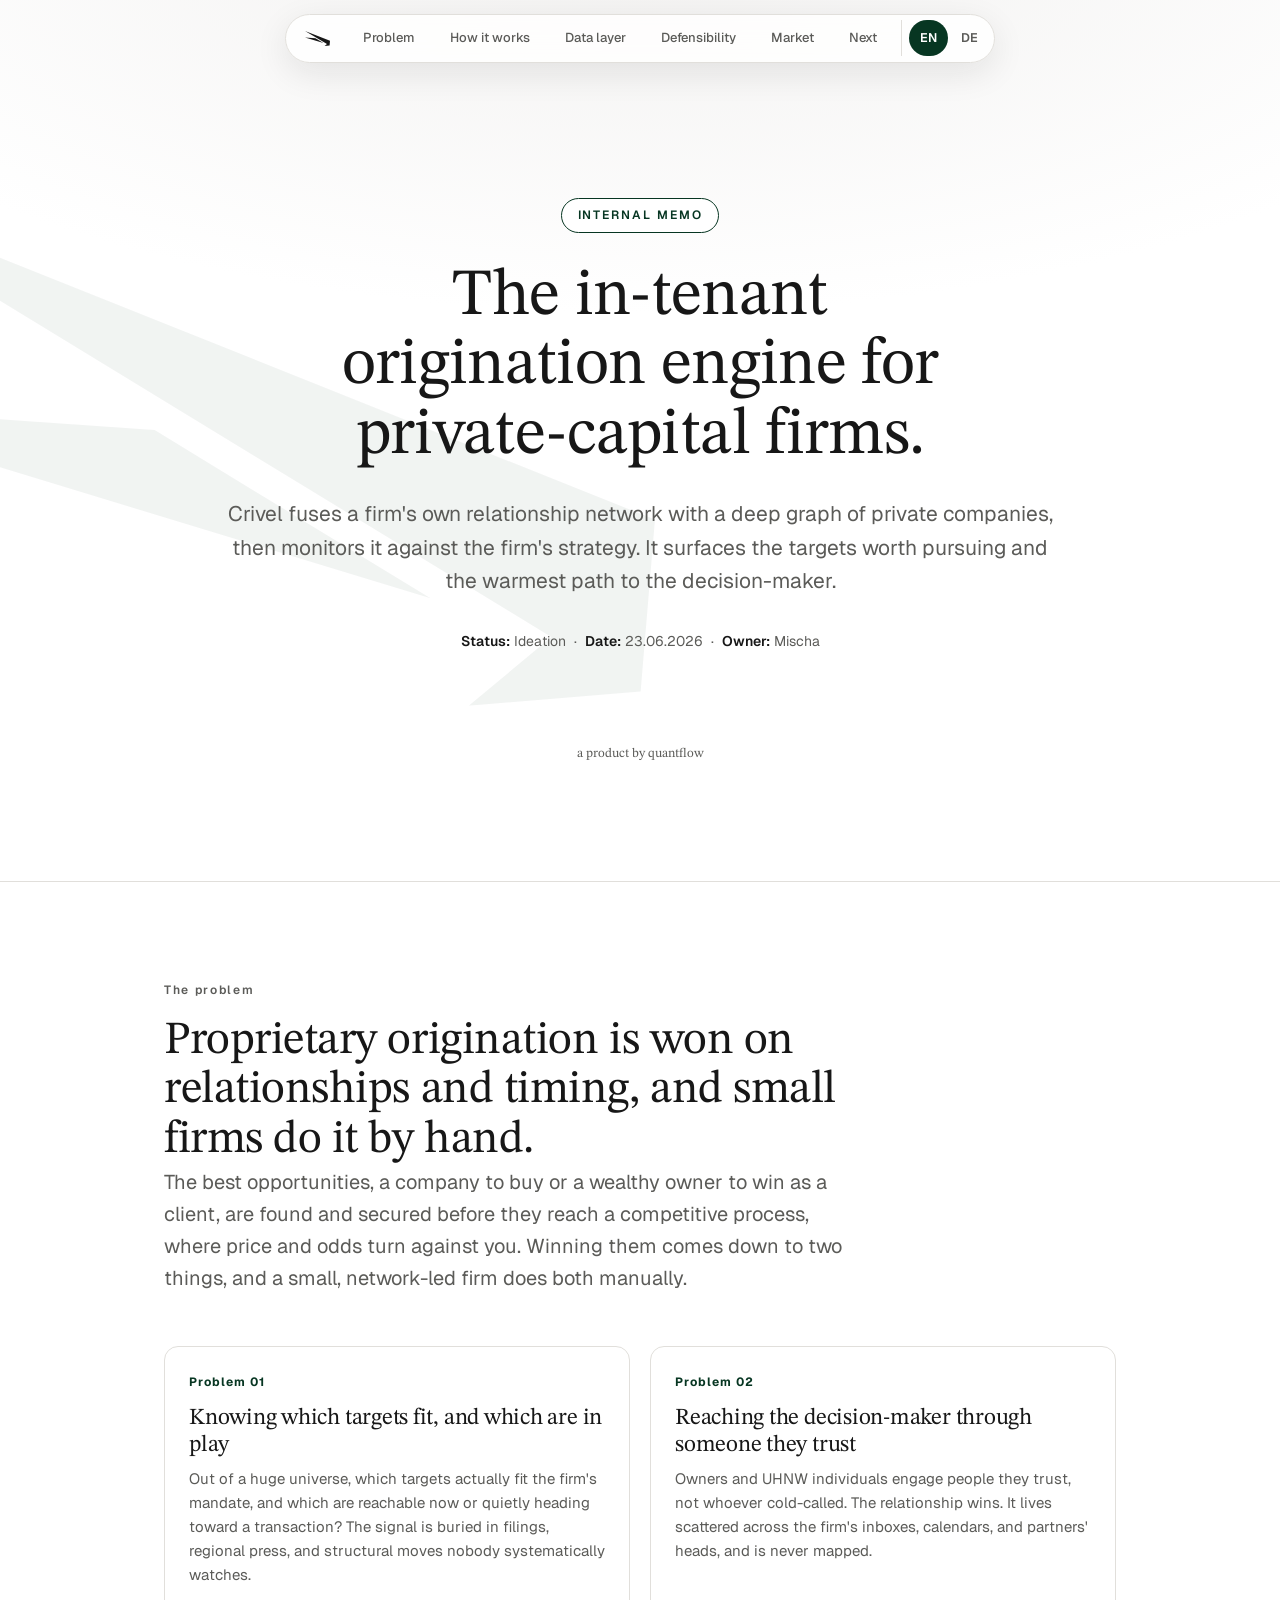
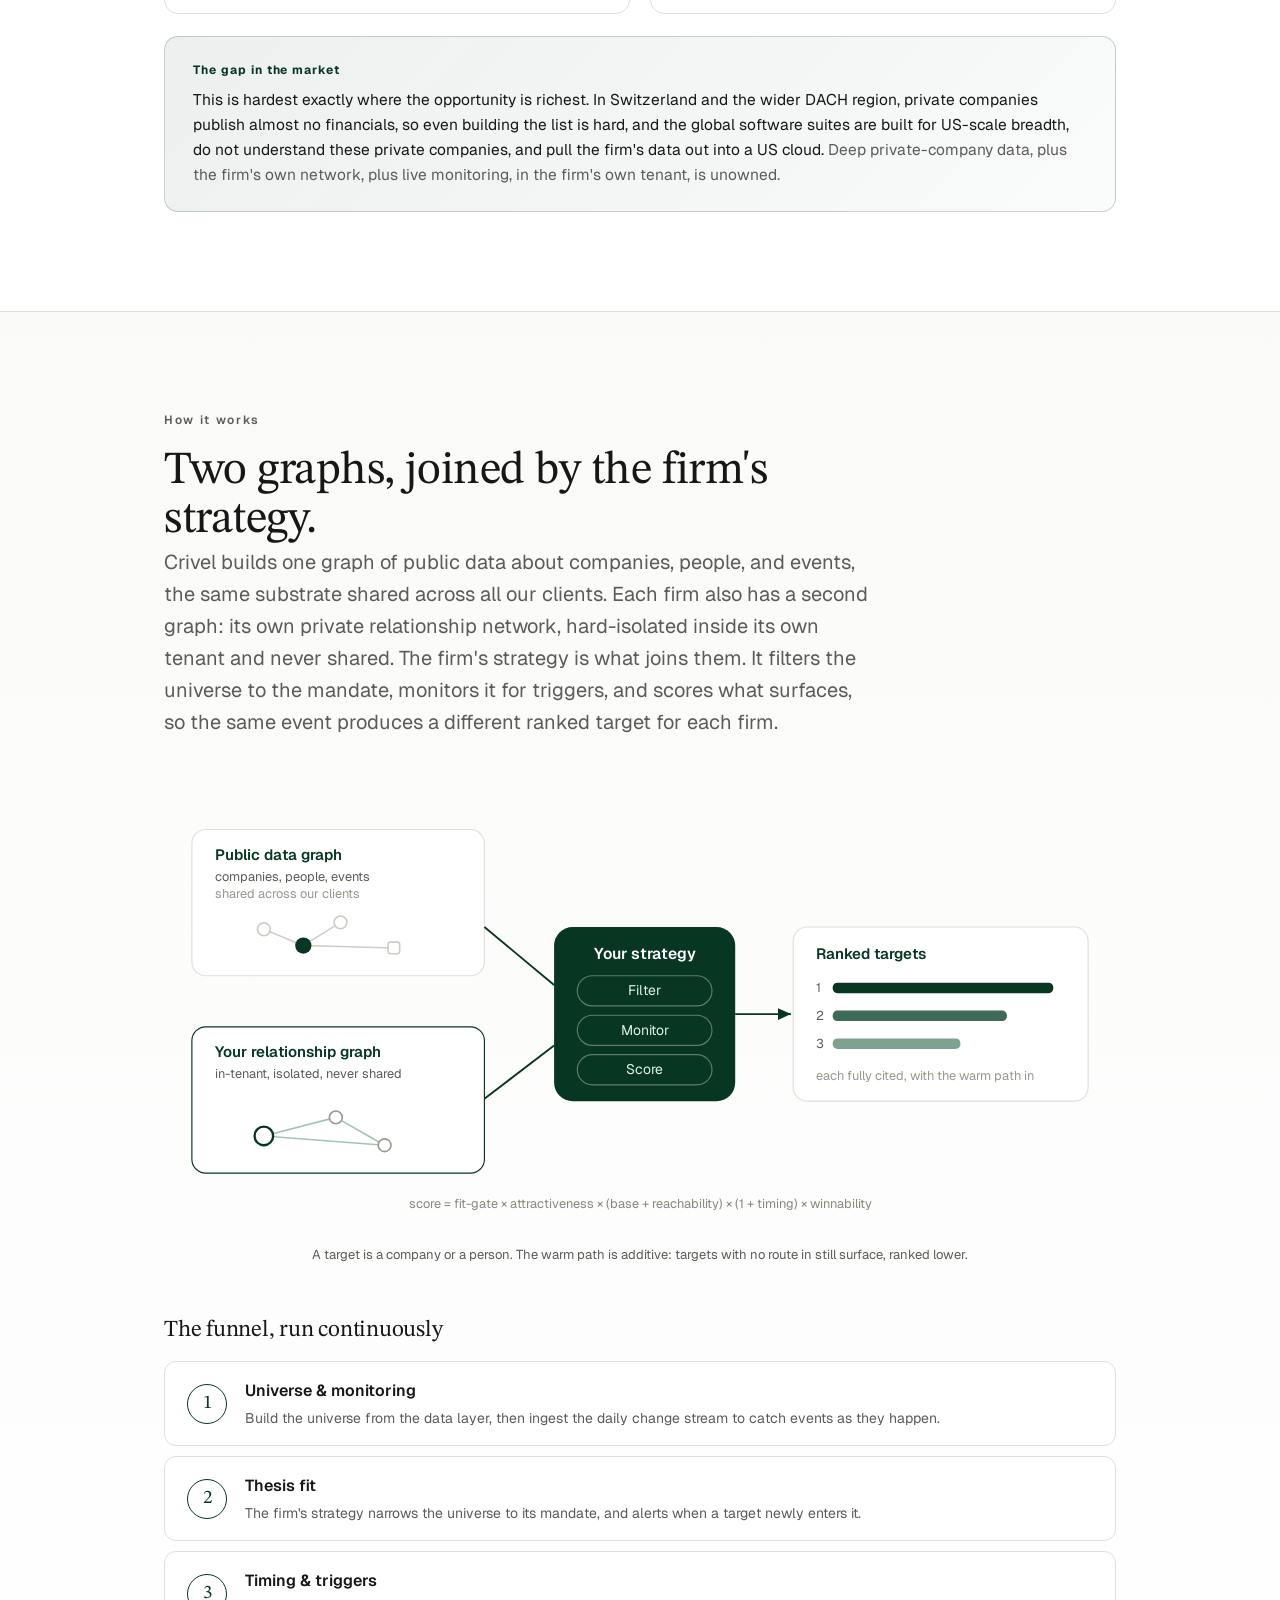
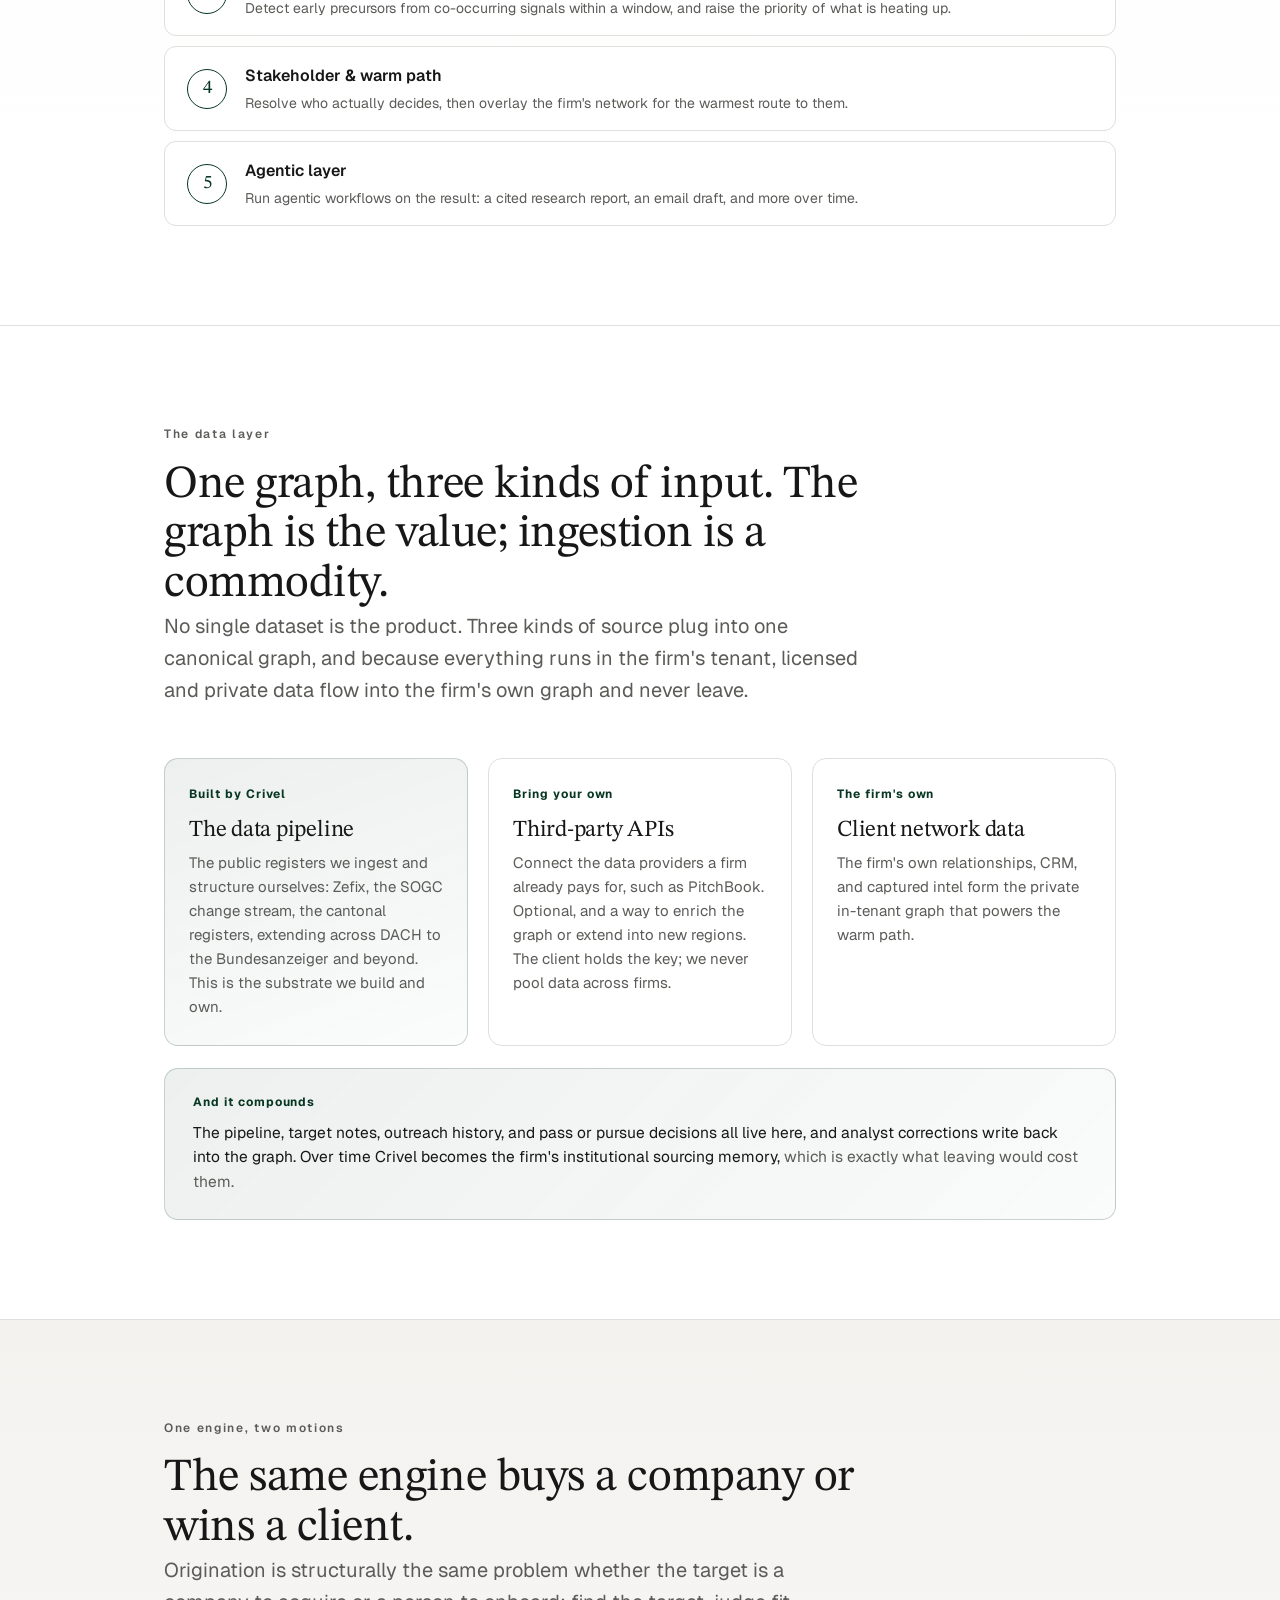
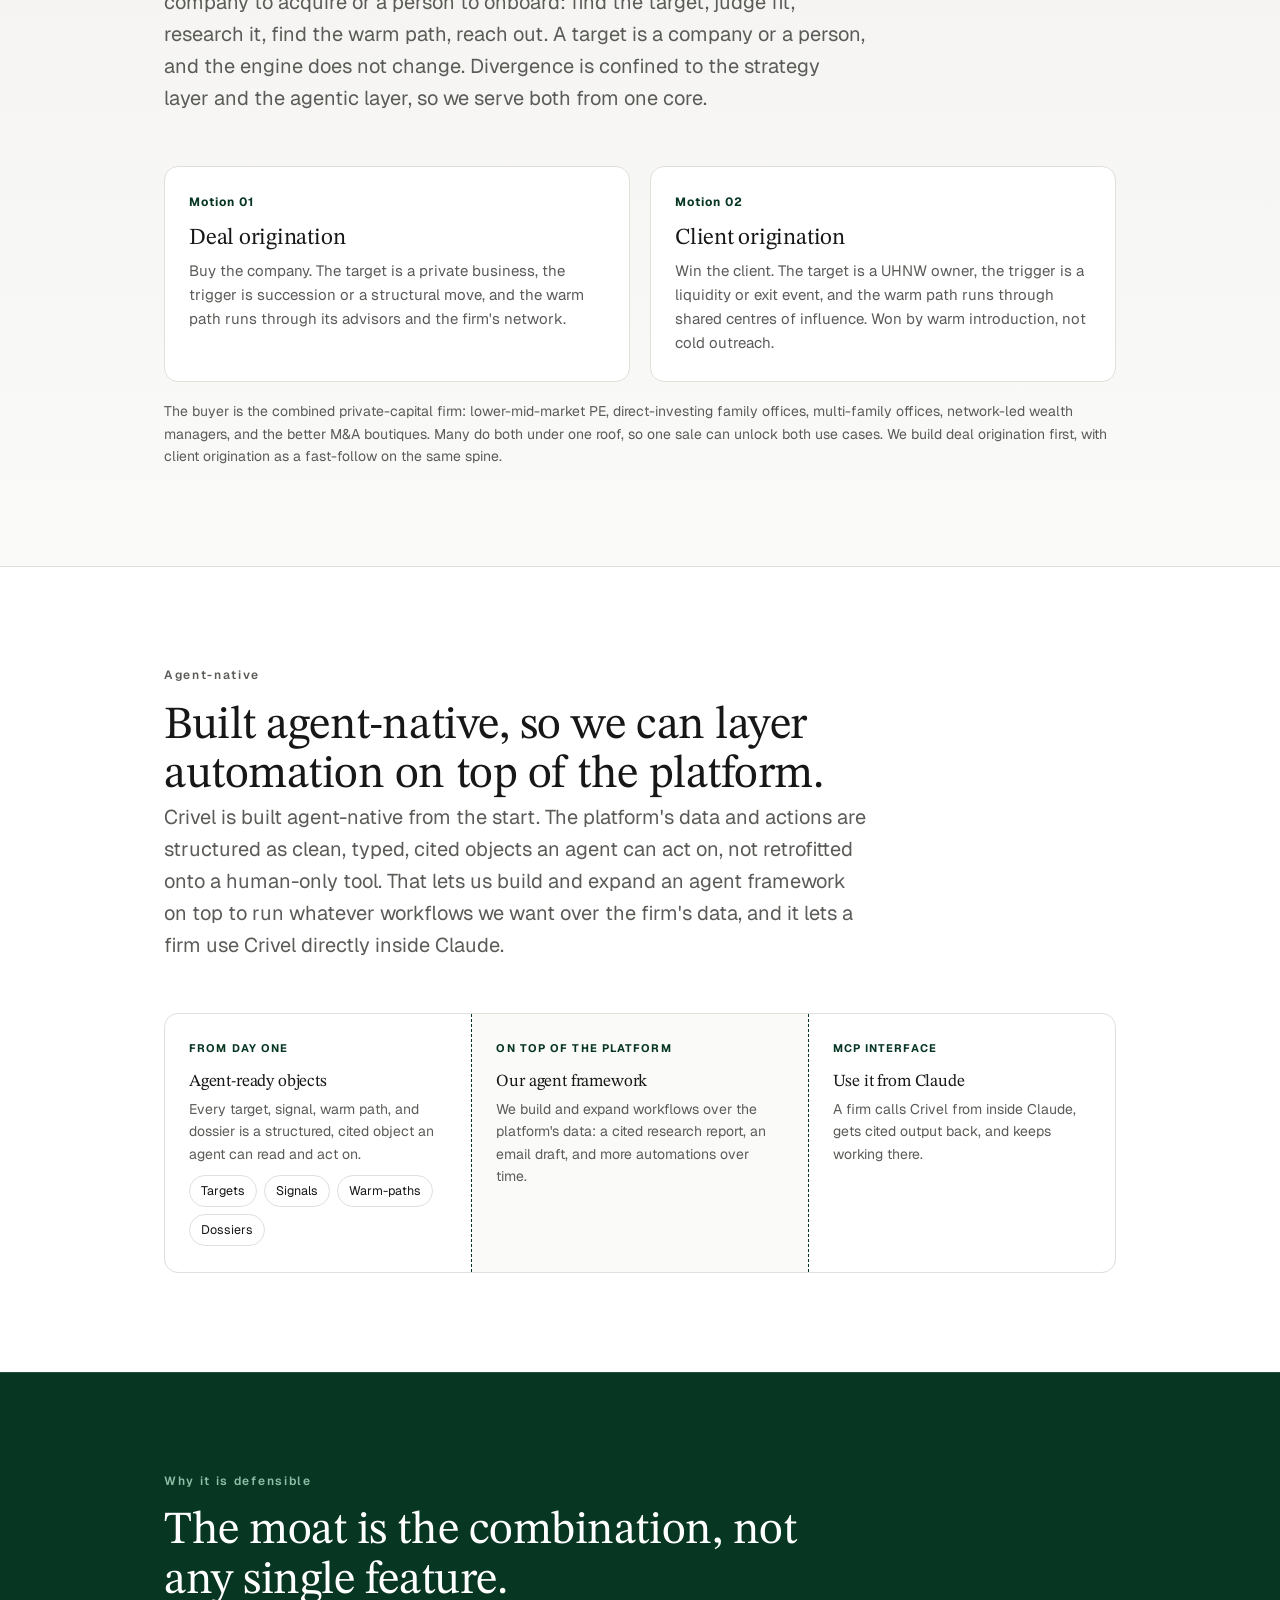
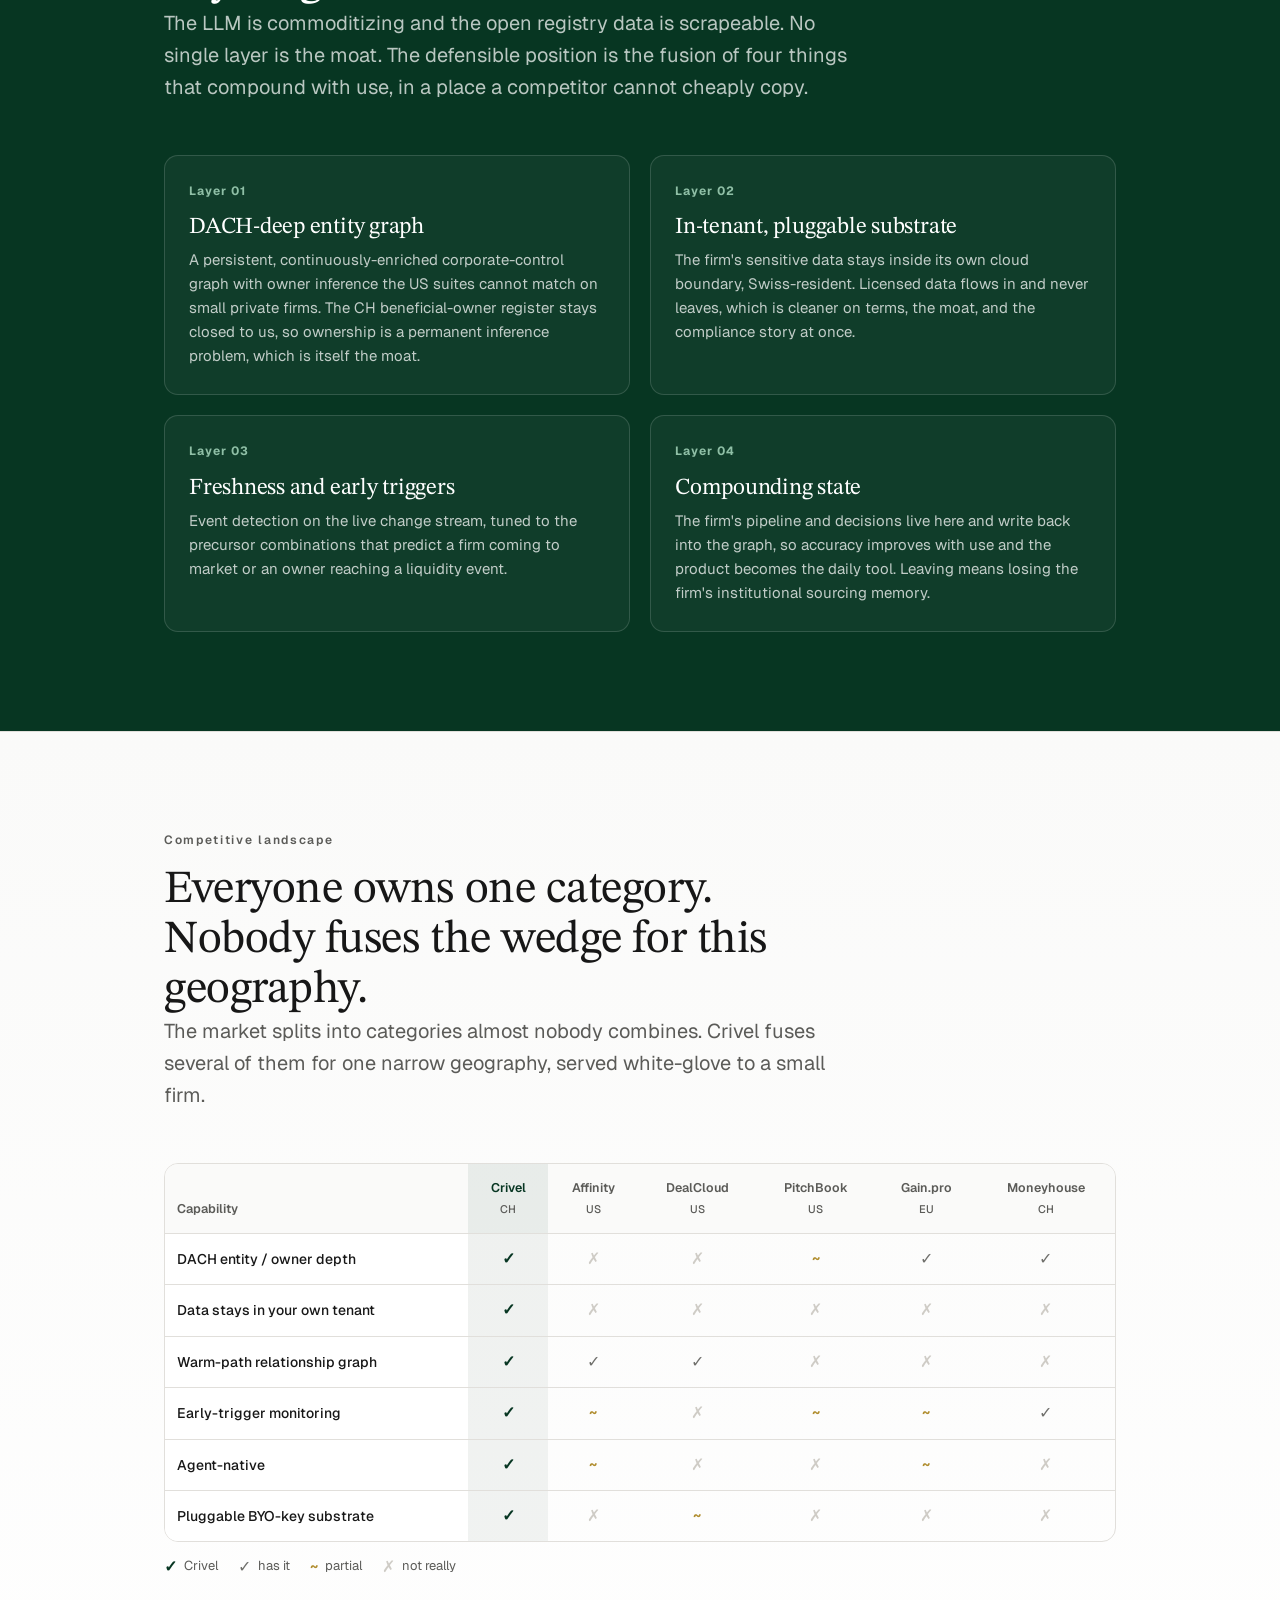
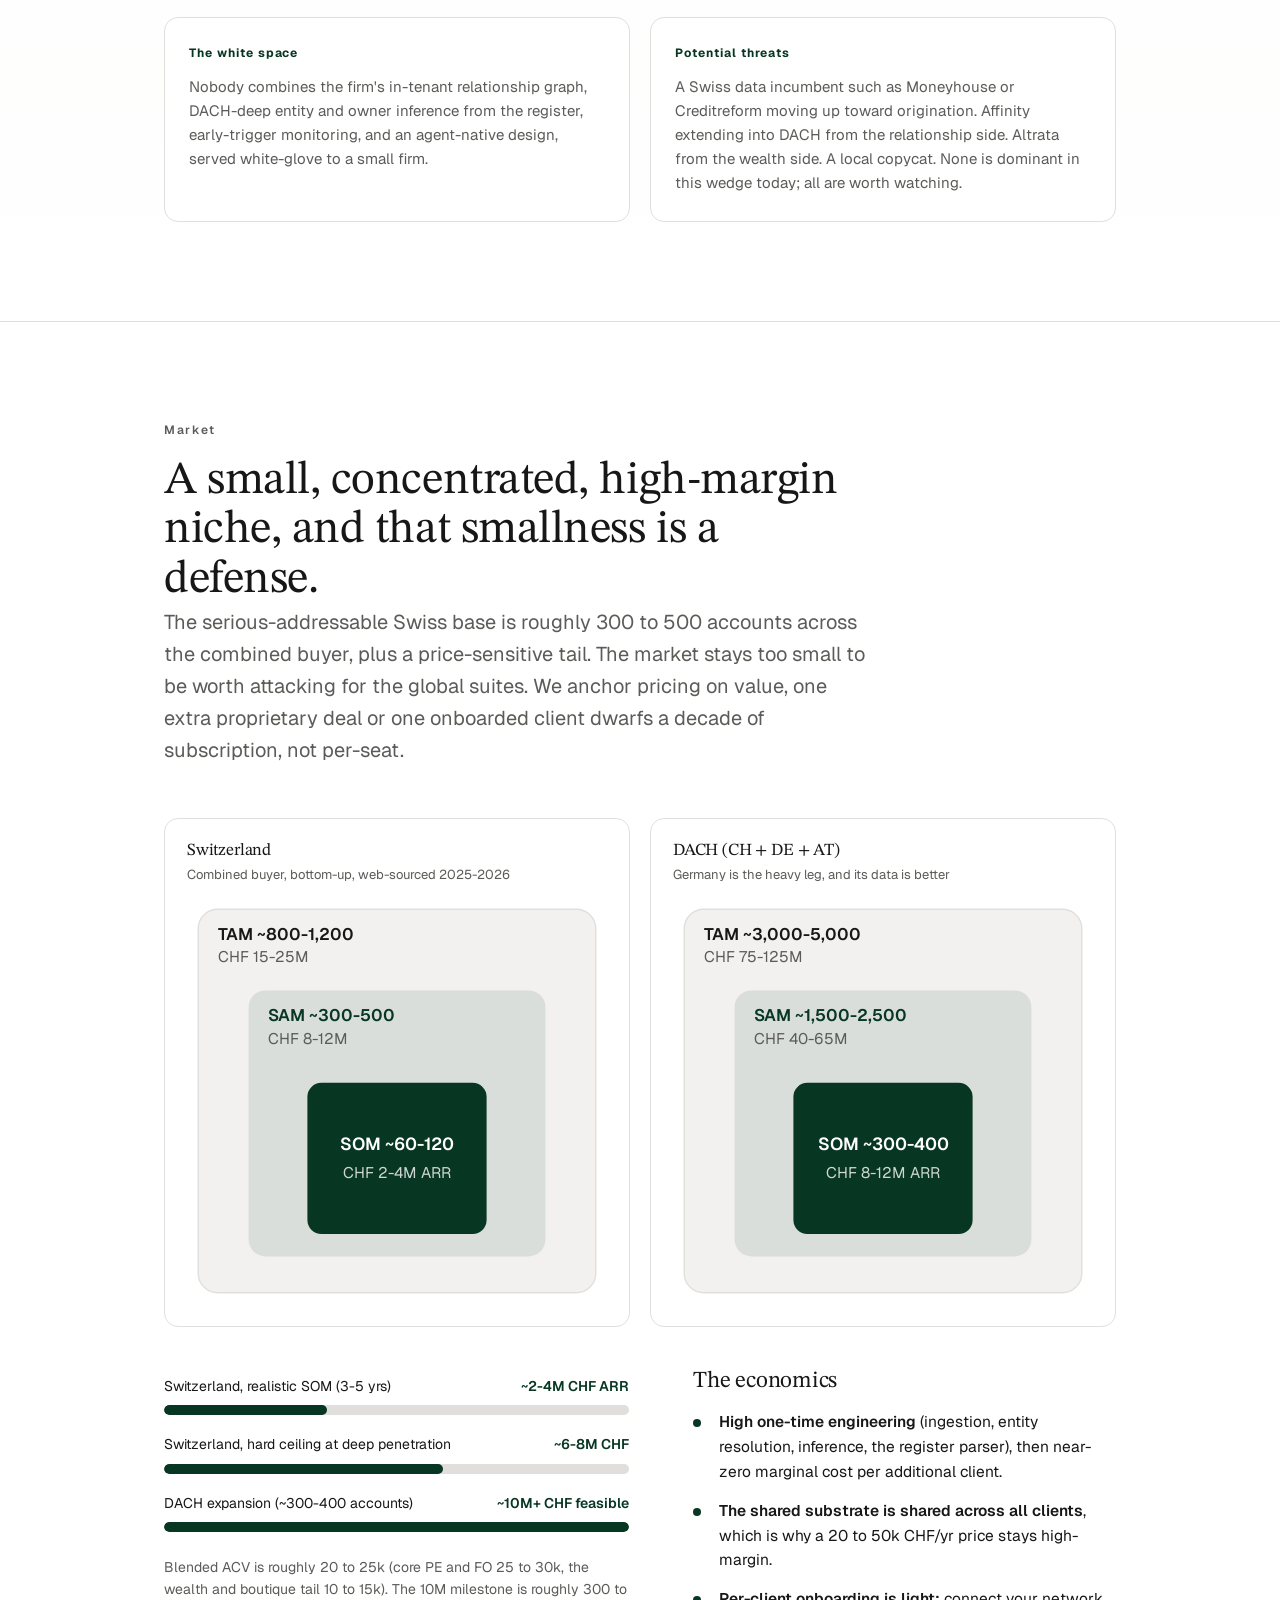
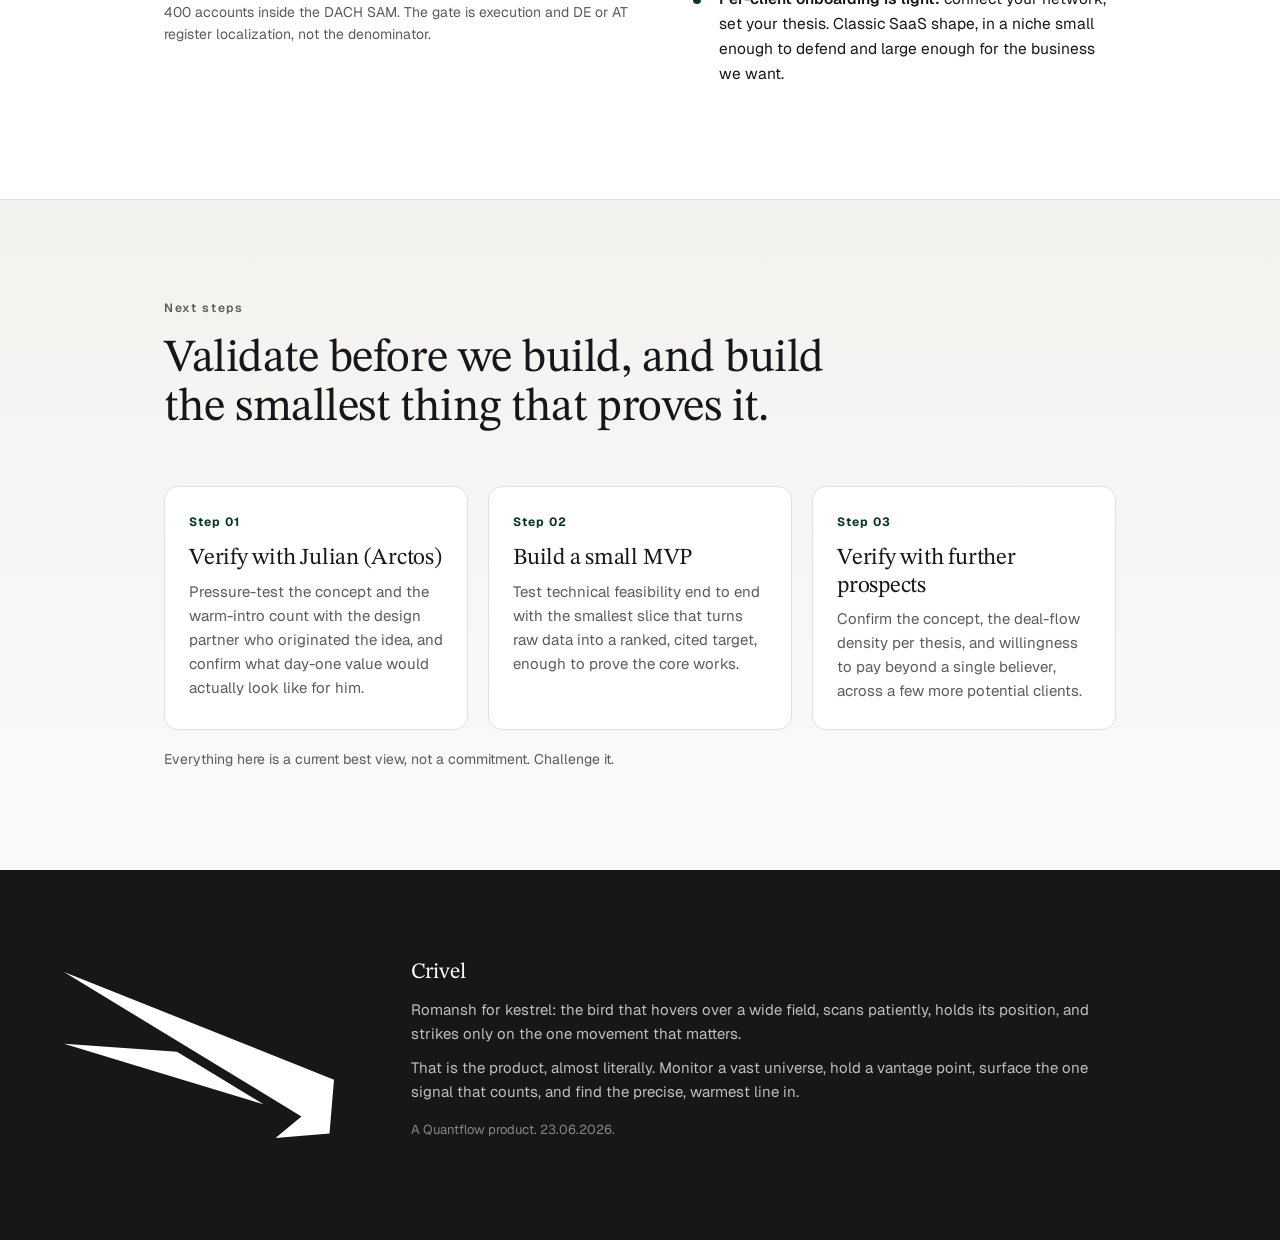
==== commit a786916b: "Add German version (de.html) with EN/DE toggle in the nav Co-Authored-By: Claude Opus 4.8 <noreply@a" ====
--- a/index.html
+++ b/index.html
@@ -23,6 +23,7 @@
       <a href="#moat">Defensibility</a>
       <a href="#market">Market</a>
       <a href="#next">Next</a>
+      <span class="lang"><a class="on" href="index.html">EN</a><a href="de.html">DE</a></span>
     </div>
   </nav>
 
--- a/styles.css
+++ b/styles.css
@@ -391,3 +391,8 @@
 .footer-story p { color: rgba(255,255,255,0.72); font-size: 15px; margin: 0 0 10px; }
 .footer-story p.fine { margin-top: 16px; font-size: 13px; color: rgba(255,255,255,0.48); }
 @media (max-width: 640px) { .footer-inner { grid-template-columns: 1fr; gap: 30px; } }
+
+/* language toggle in the floating nav */
+.flownav .lang { display: inline-flex; align-items: center; margin-left: 5px; padding-left: 7px; border-left: 1px solid var(--hairline); gap: 2px; }
+.flownav .lang a { padding: 8px 11px; font-size: 12.5px; font-weight: 600; color: var(--muted); border-radius: 999px; }
+.flownav .lang a.on { background: var(--green); color: #fff; }
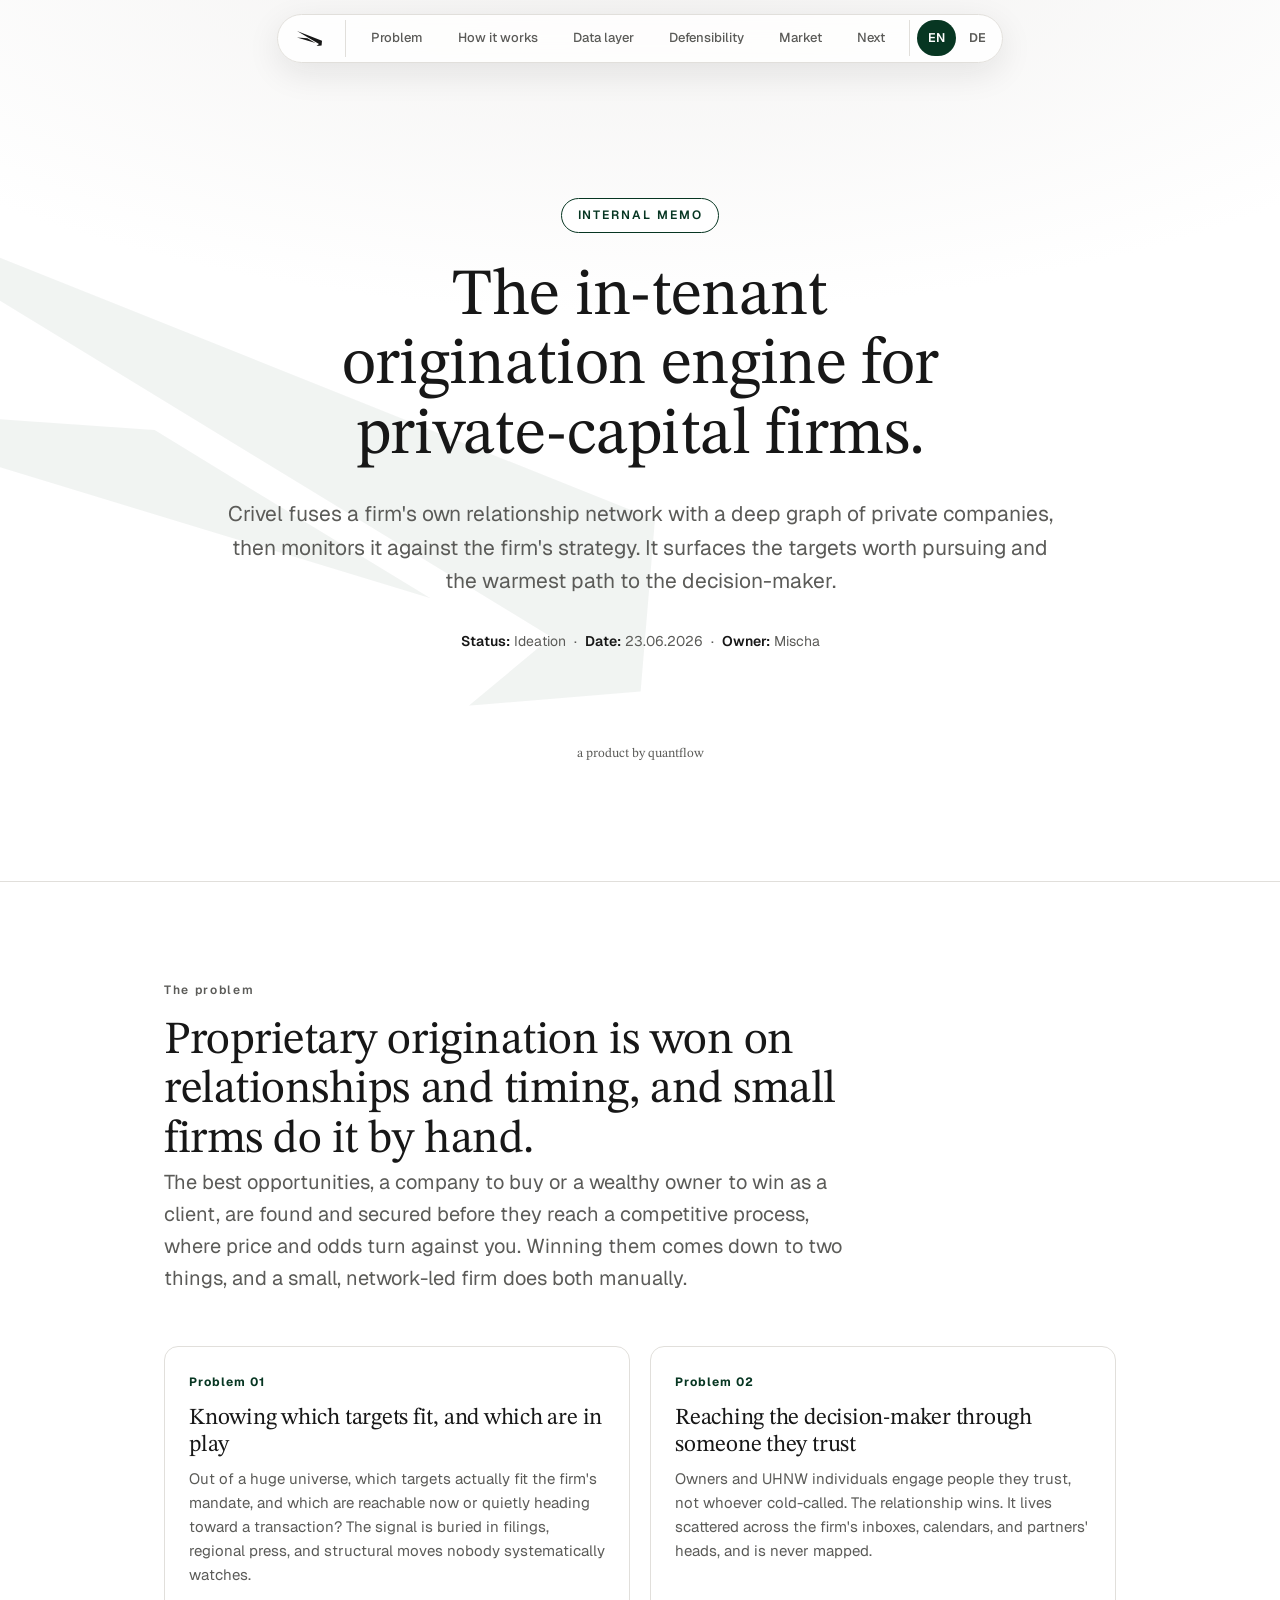
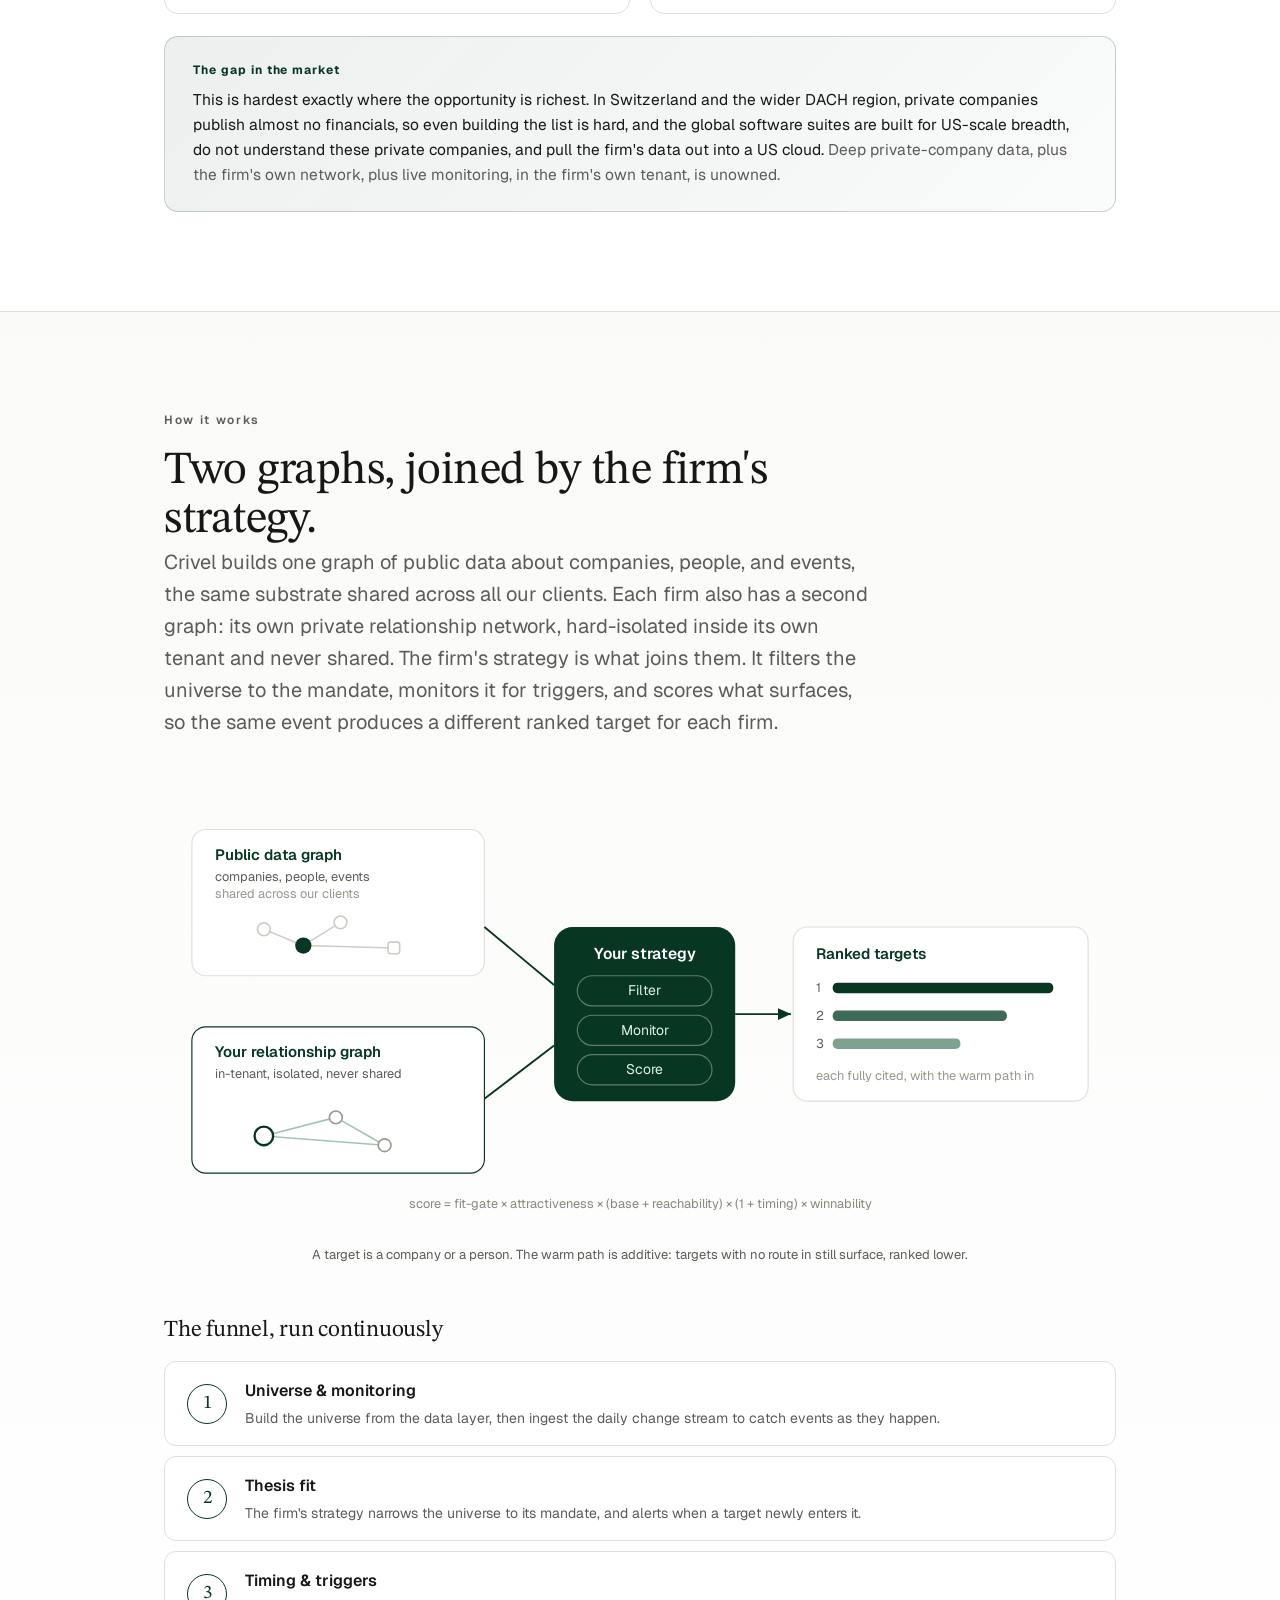
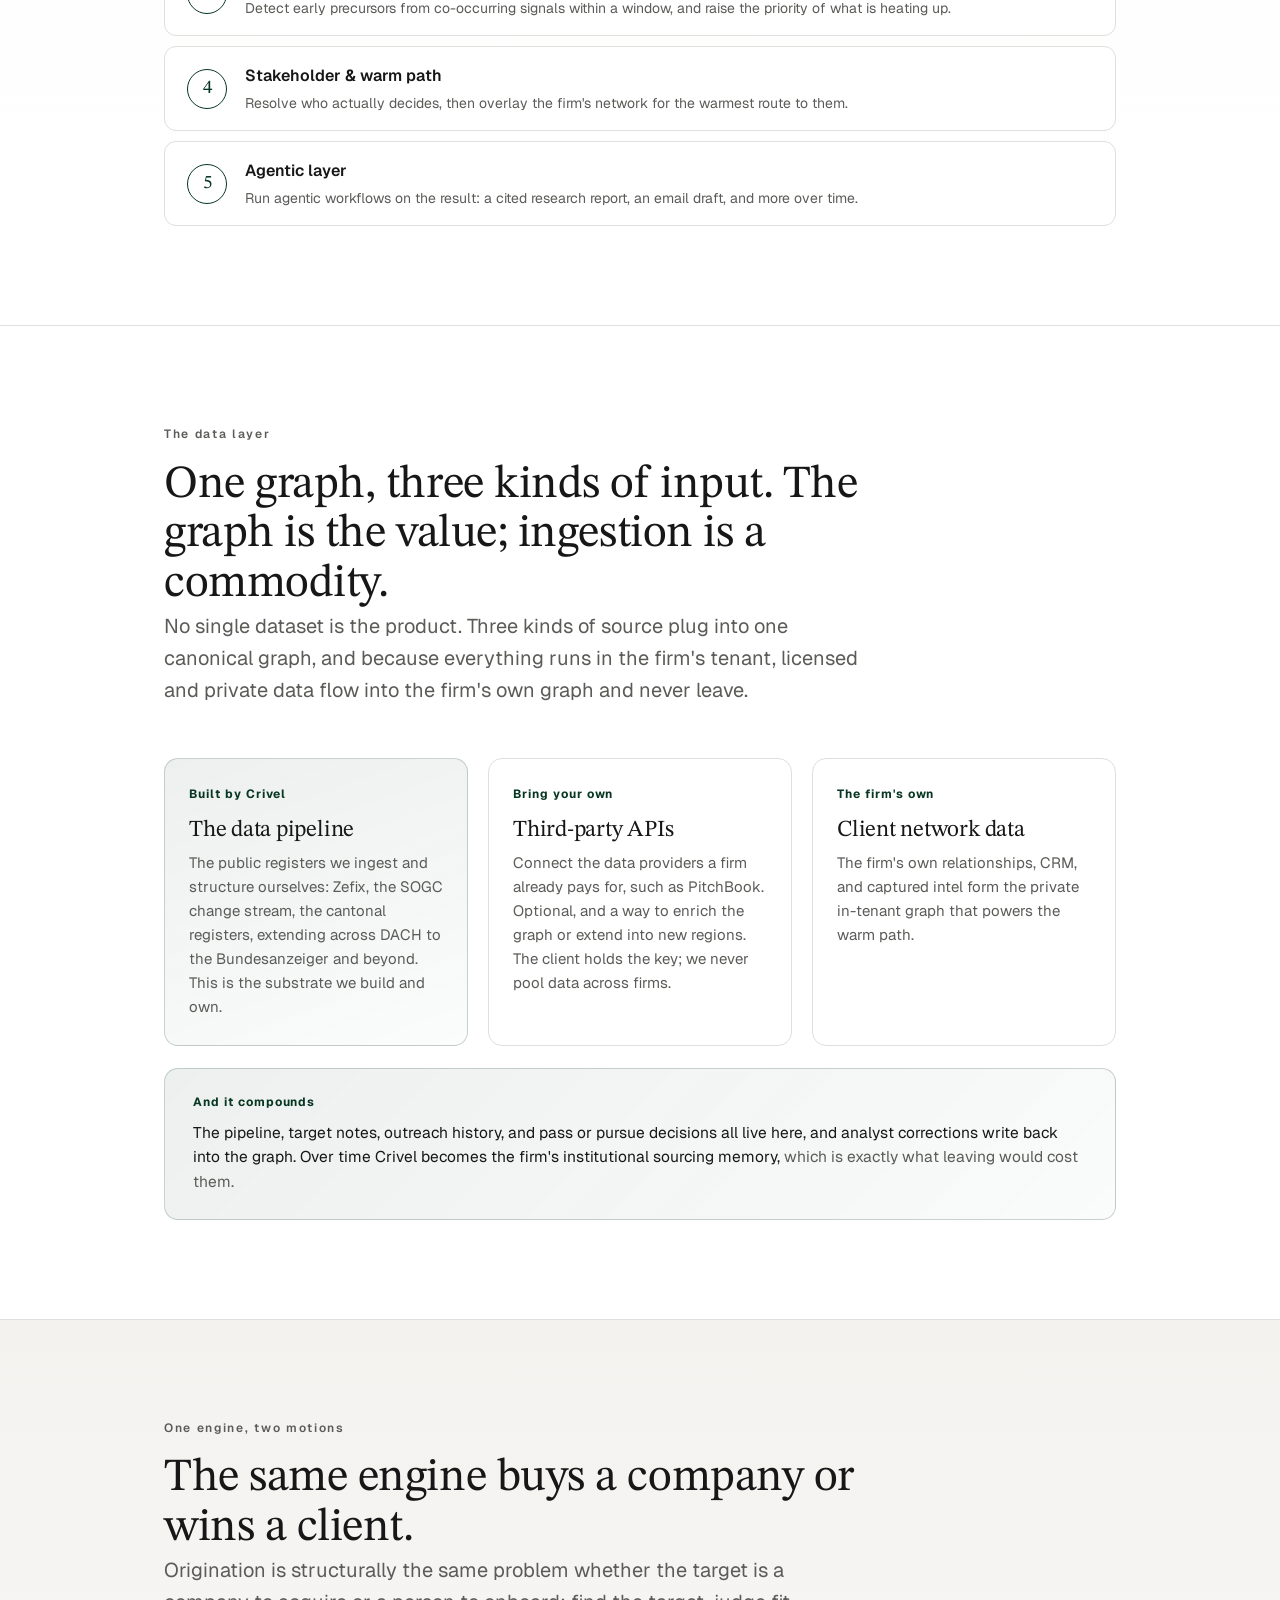
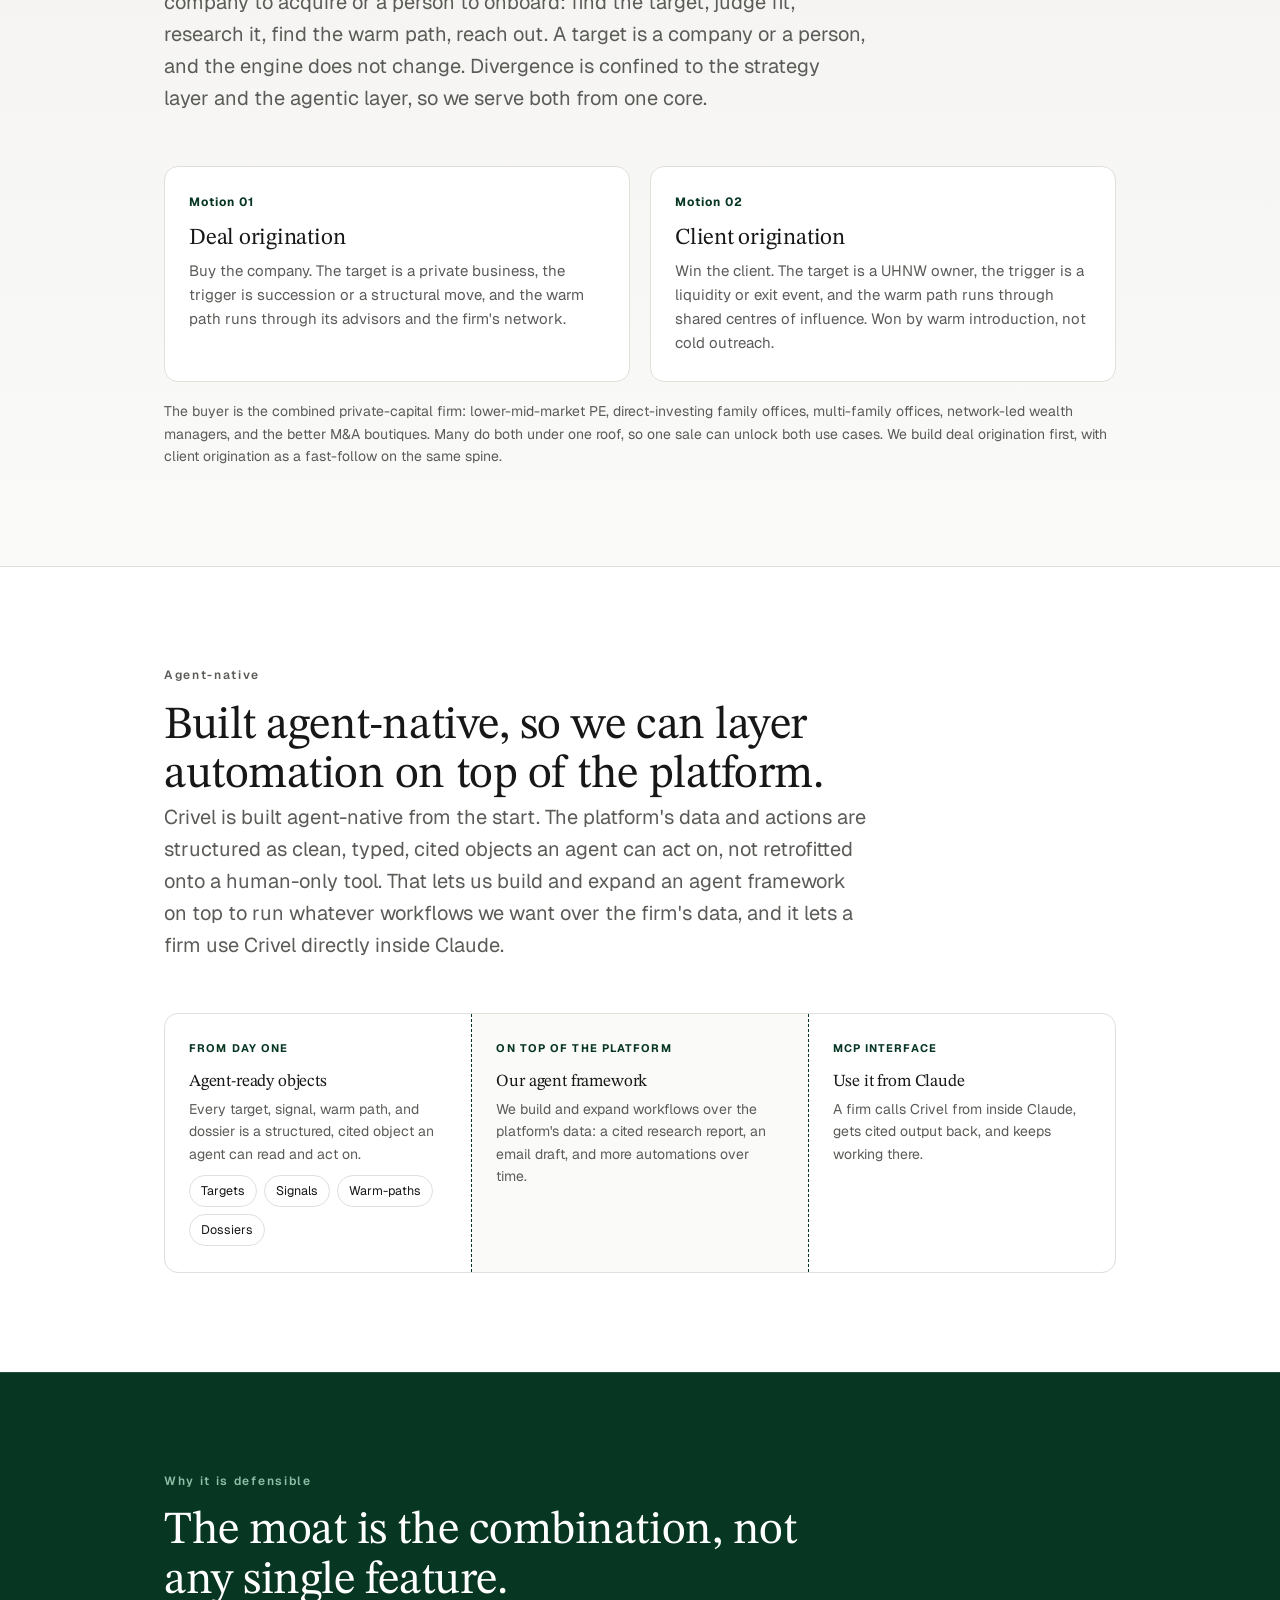
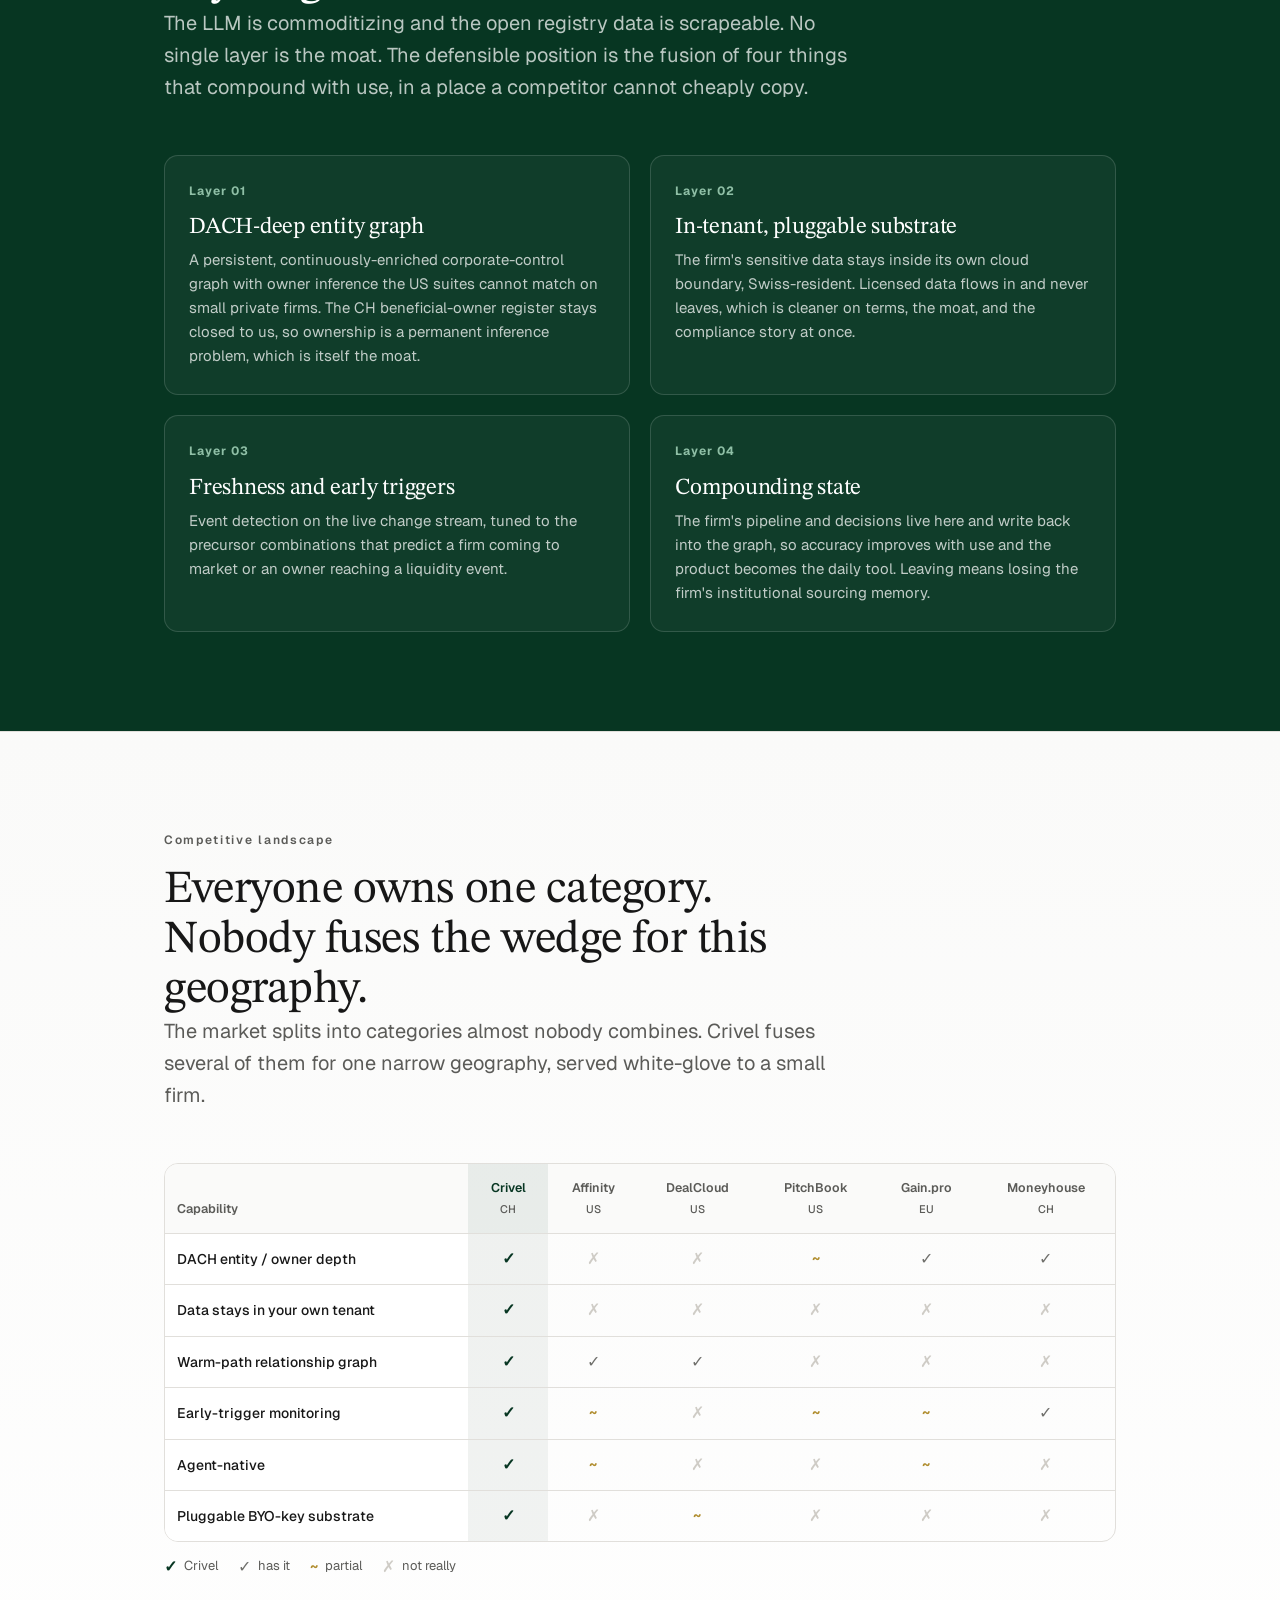
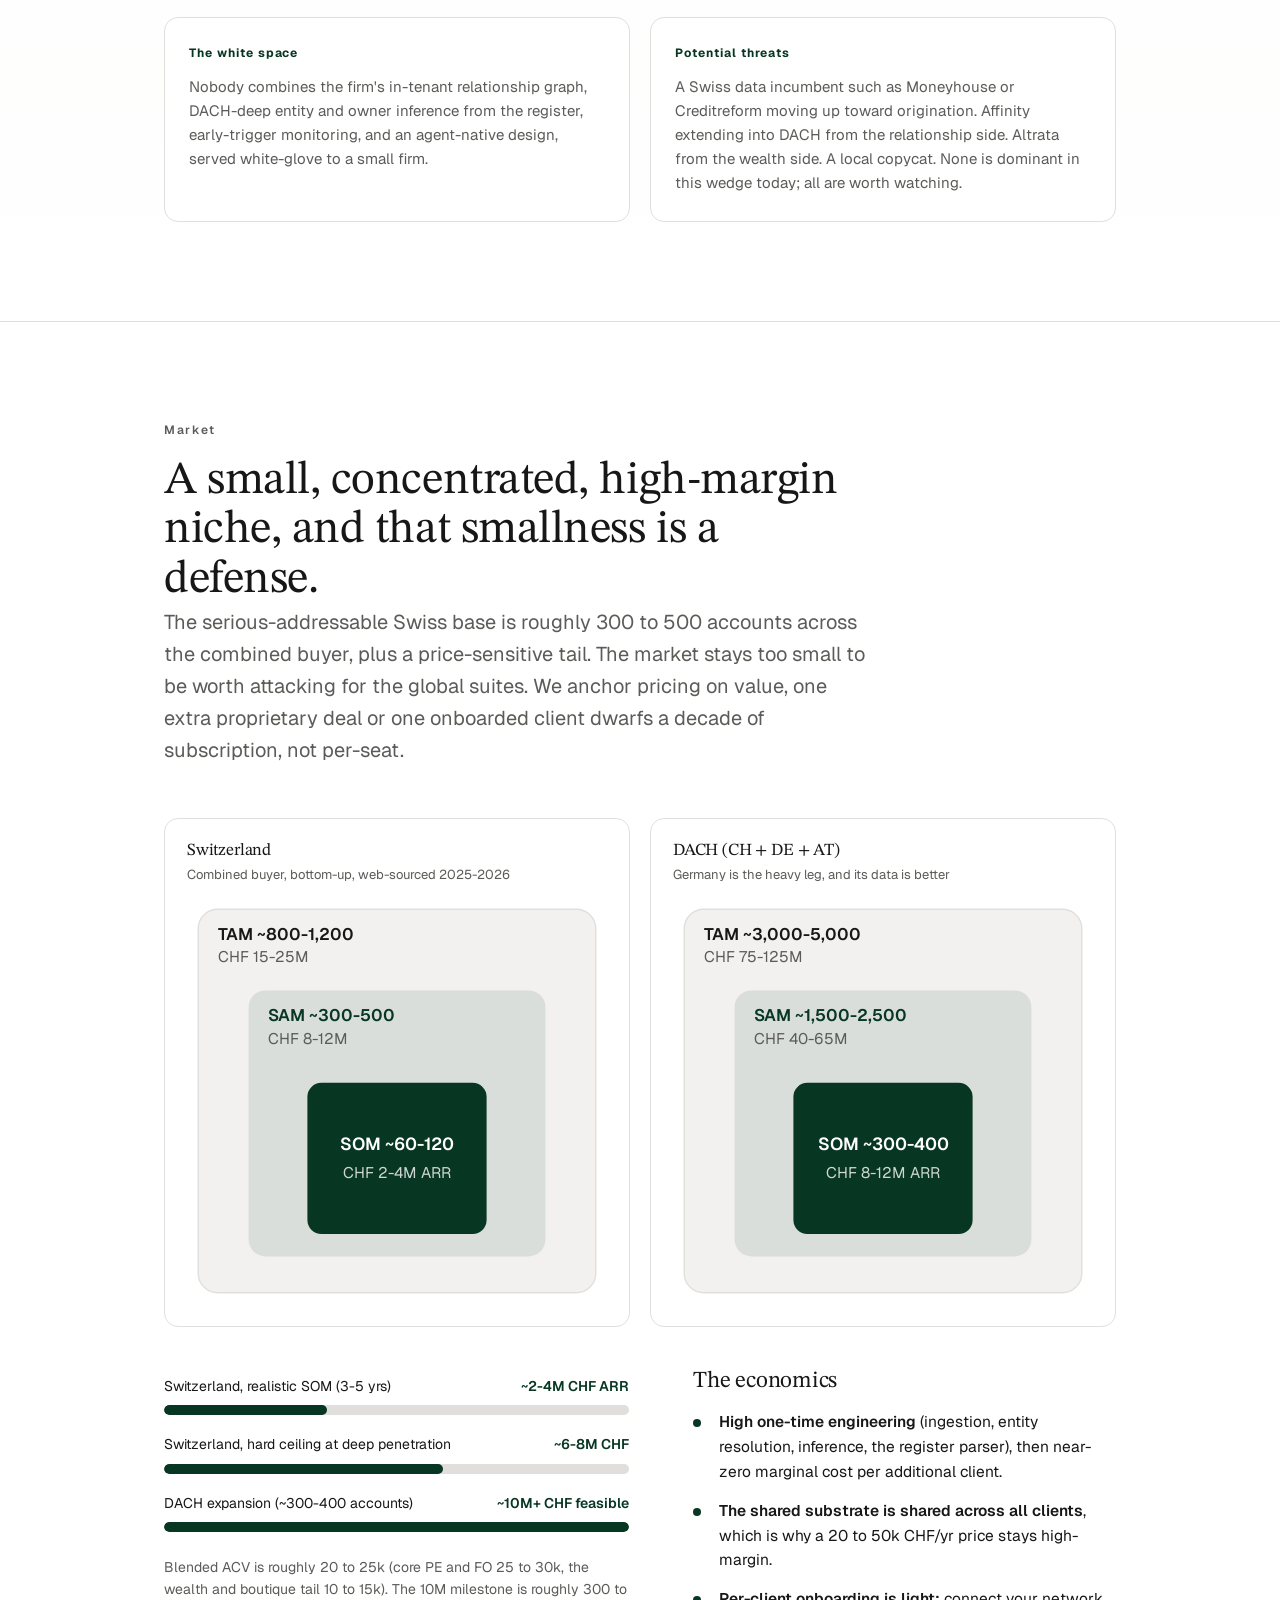
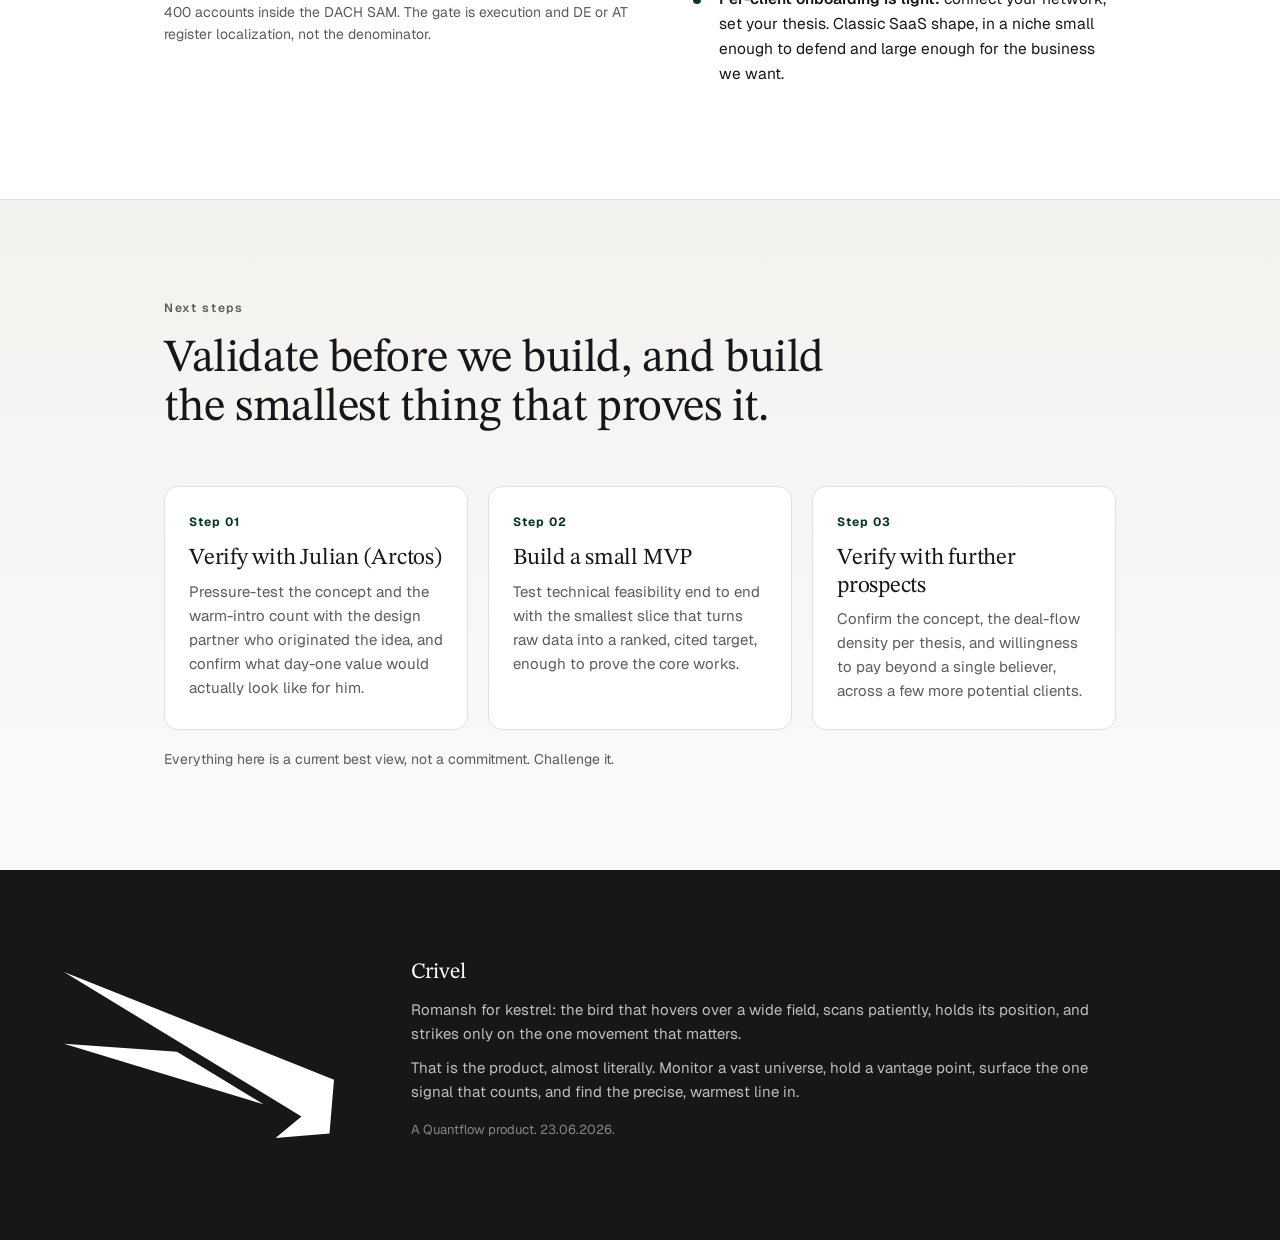
==== commit d725e028: "Make logo divider a straight 1px line, matching the language switch divider" ====
--- a/index.html
+++ b/index.html
@@ -17,6 +17,7 @@
   <nav class="flownav">
     <div class="group">
       <a class="brand-seg icon-seg" href="#top" aria-label="Crivel"><img src="assets/crivel_icon_black.svg" alt="Crivel" /></a>
+      <span class="seg-div"></span>
       <a href="#problem">Problem</a>
       <a href="#product">How it works</a>
       <a href="#sources">Data layer</a>
--- a/styles.css
+++ b/styles.css
@@ -85,6 +85,7 @@
   pointer-events: none;
 }
 .flownav .brand-seg.icon-seg { display: inline-flex; align-items: center; padding: 7px 14px; }
+.flownav .seg-div { align-self: stretch; width: 1px; background: var(--hairline); margin: 0 6px; }
 .flownav .brand-seg.icon-seg img { height: 15px; width: auto; }
 .flownav .group {
   pointer-events: auto;
